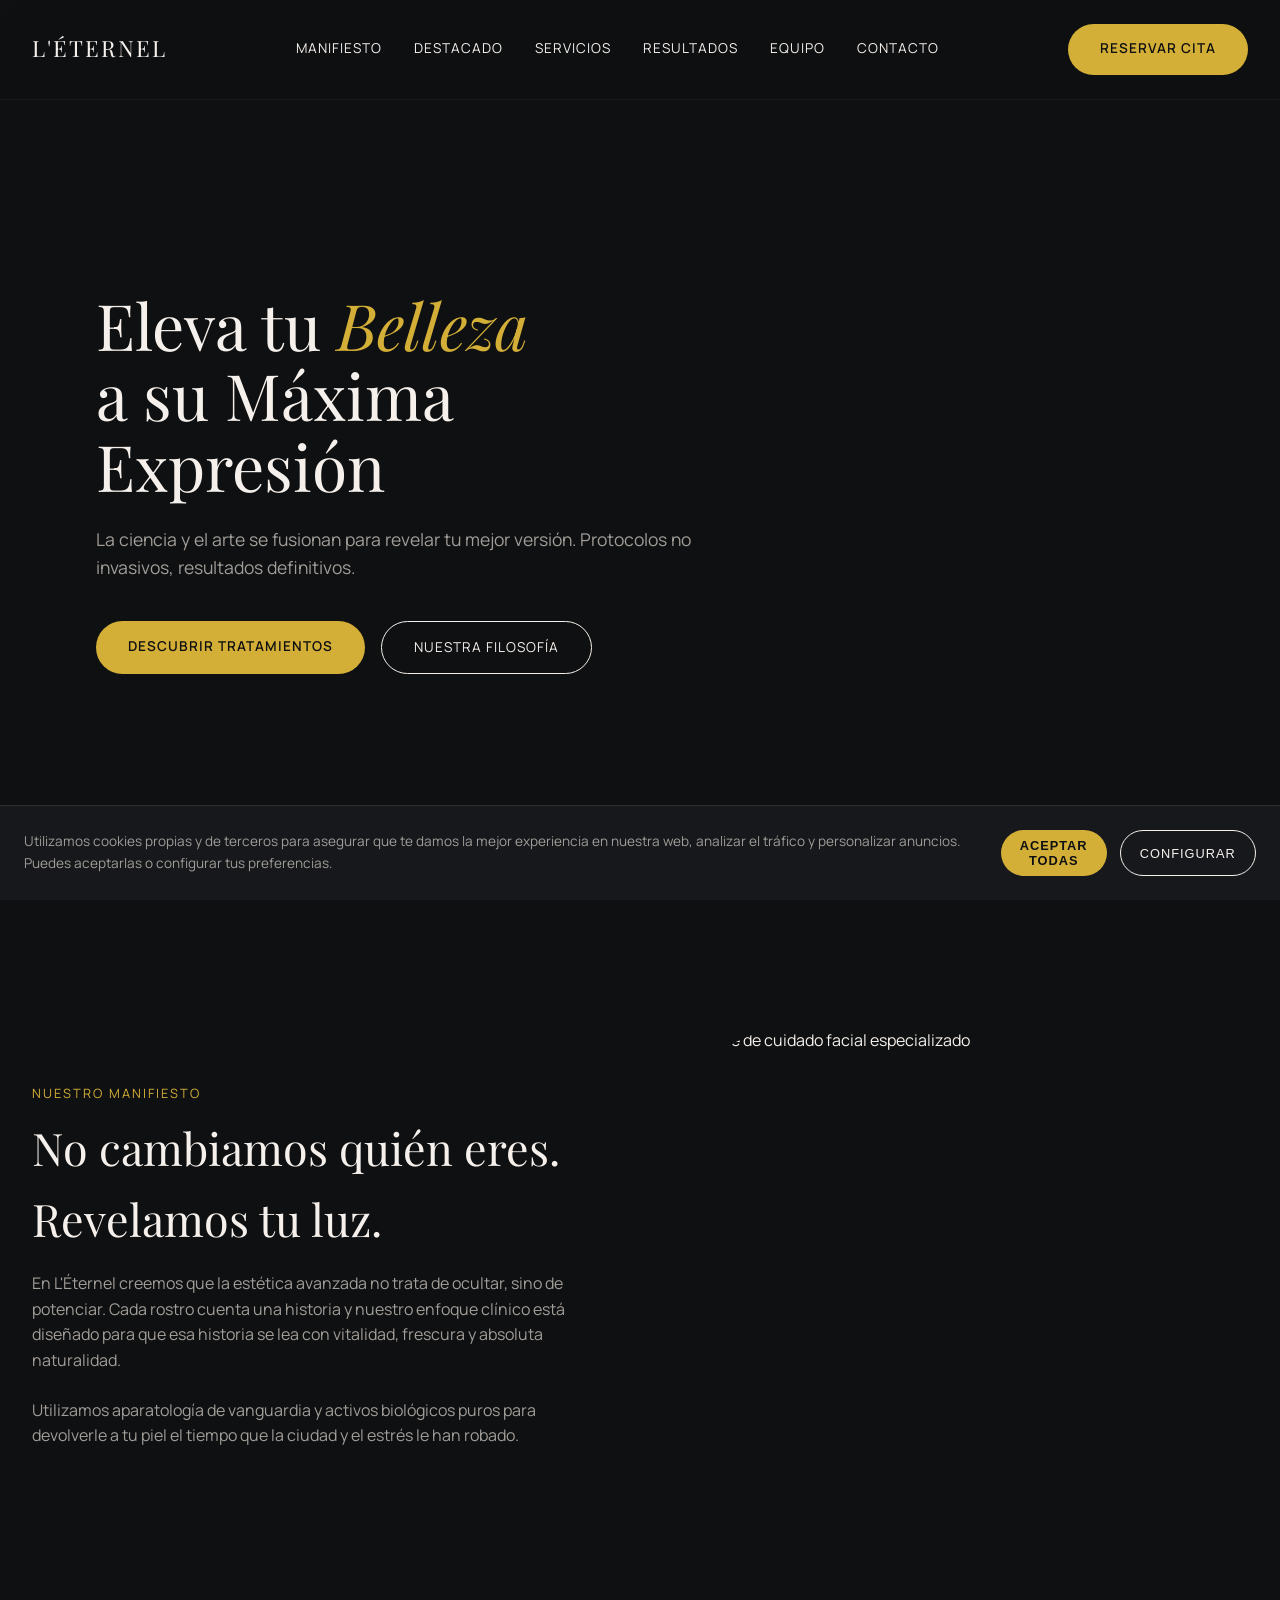
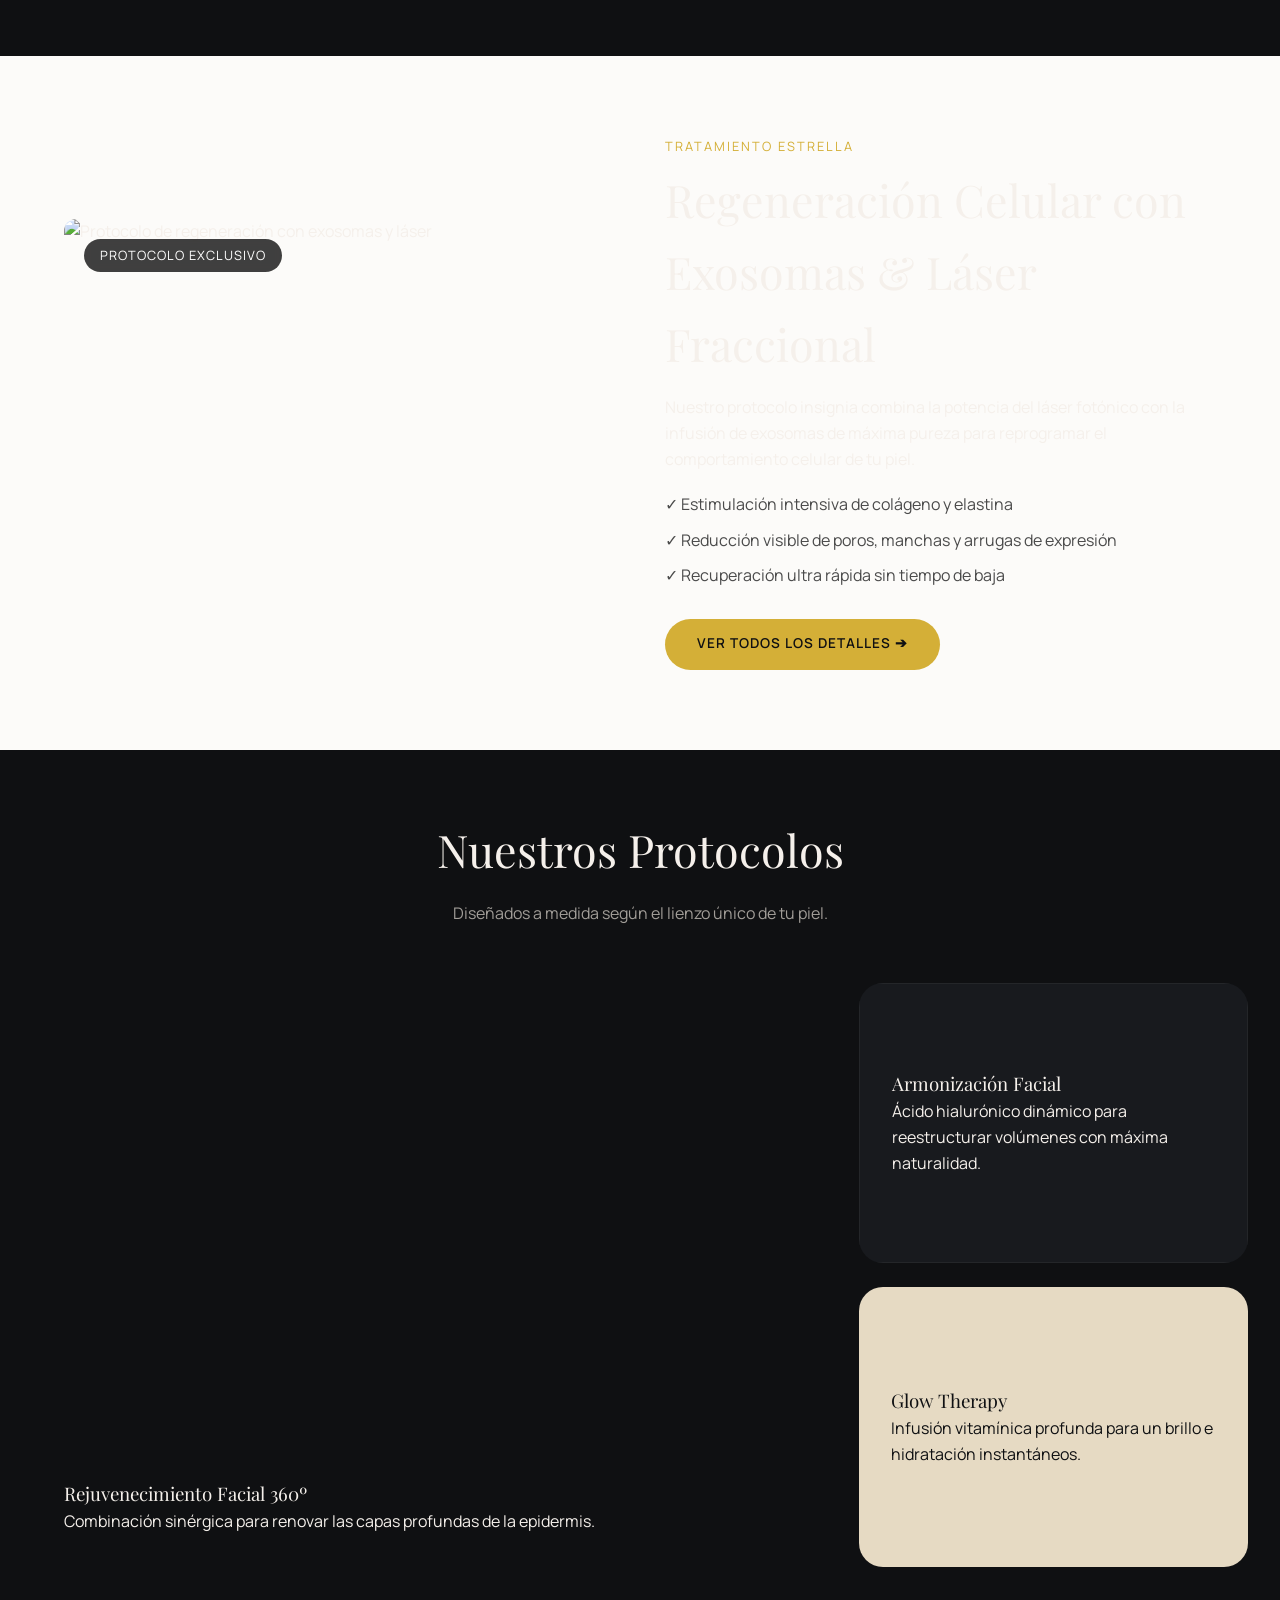
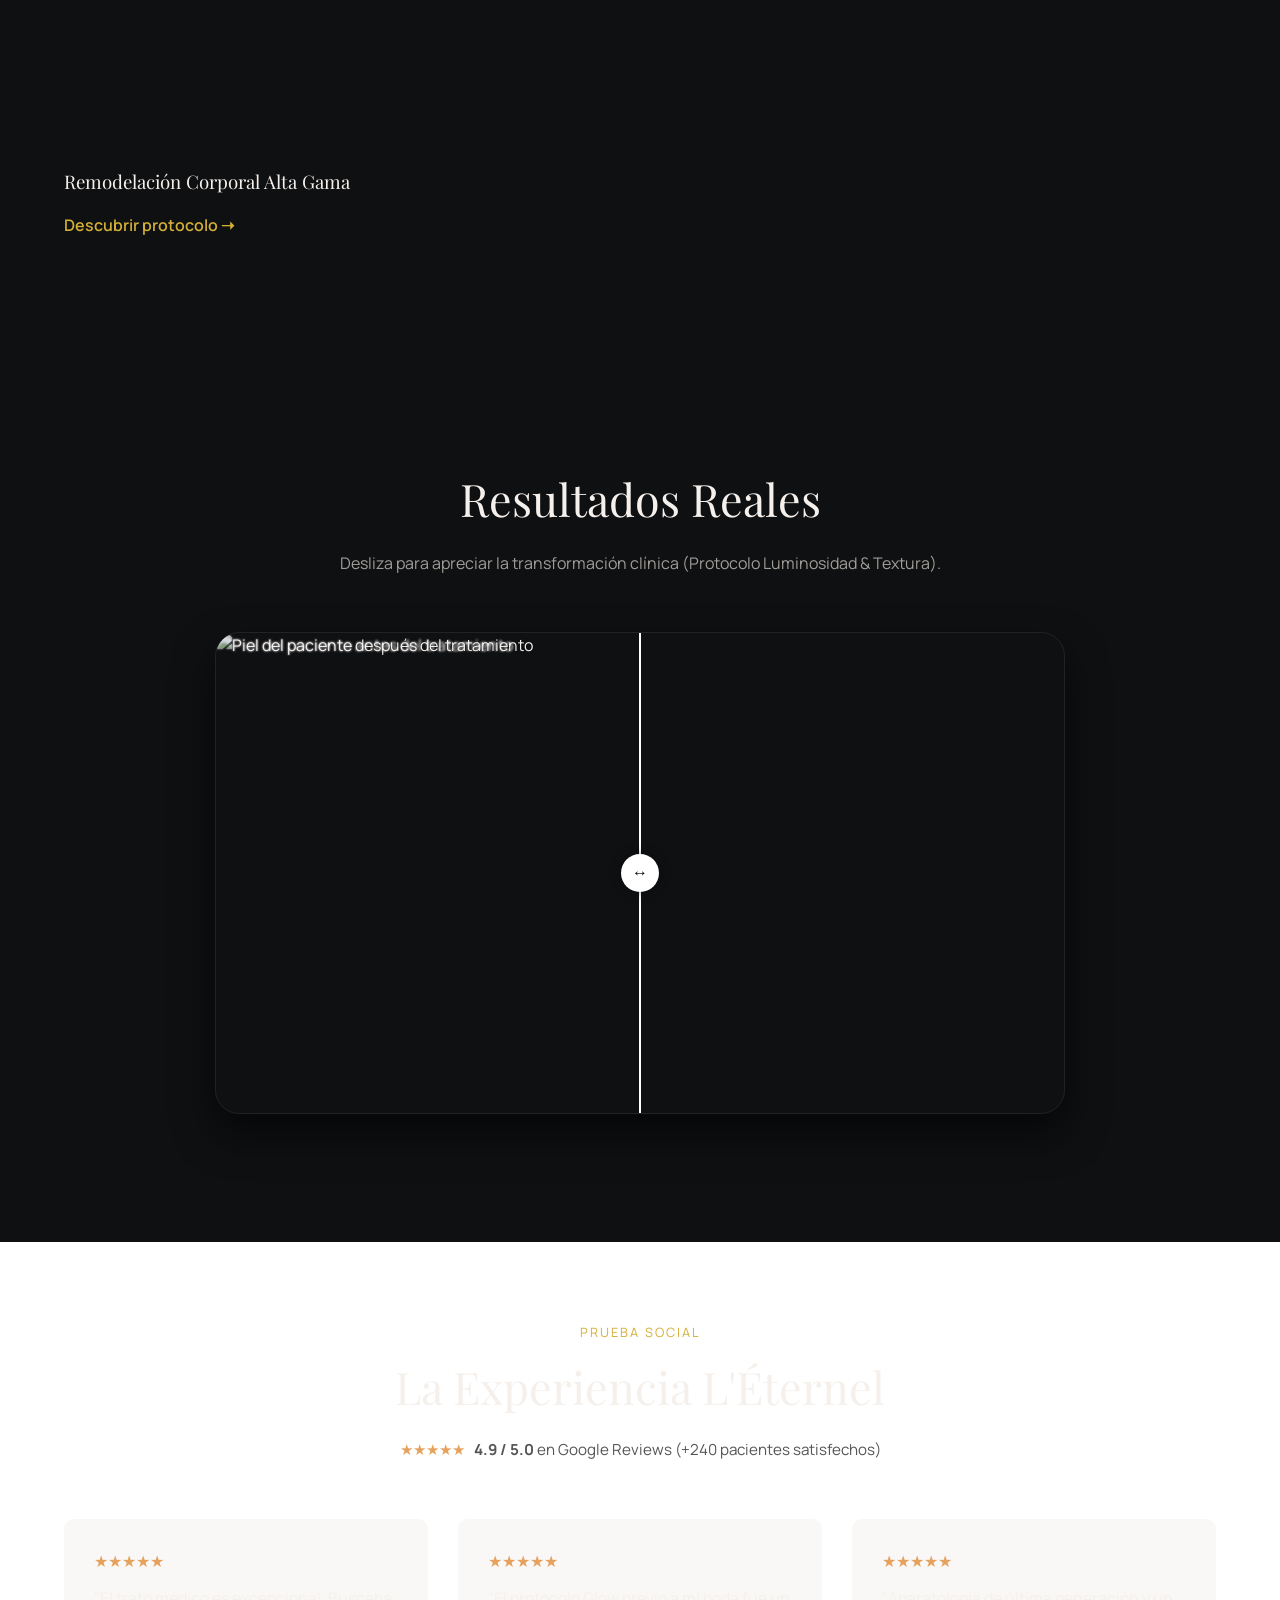
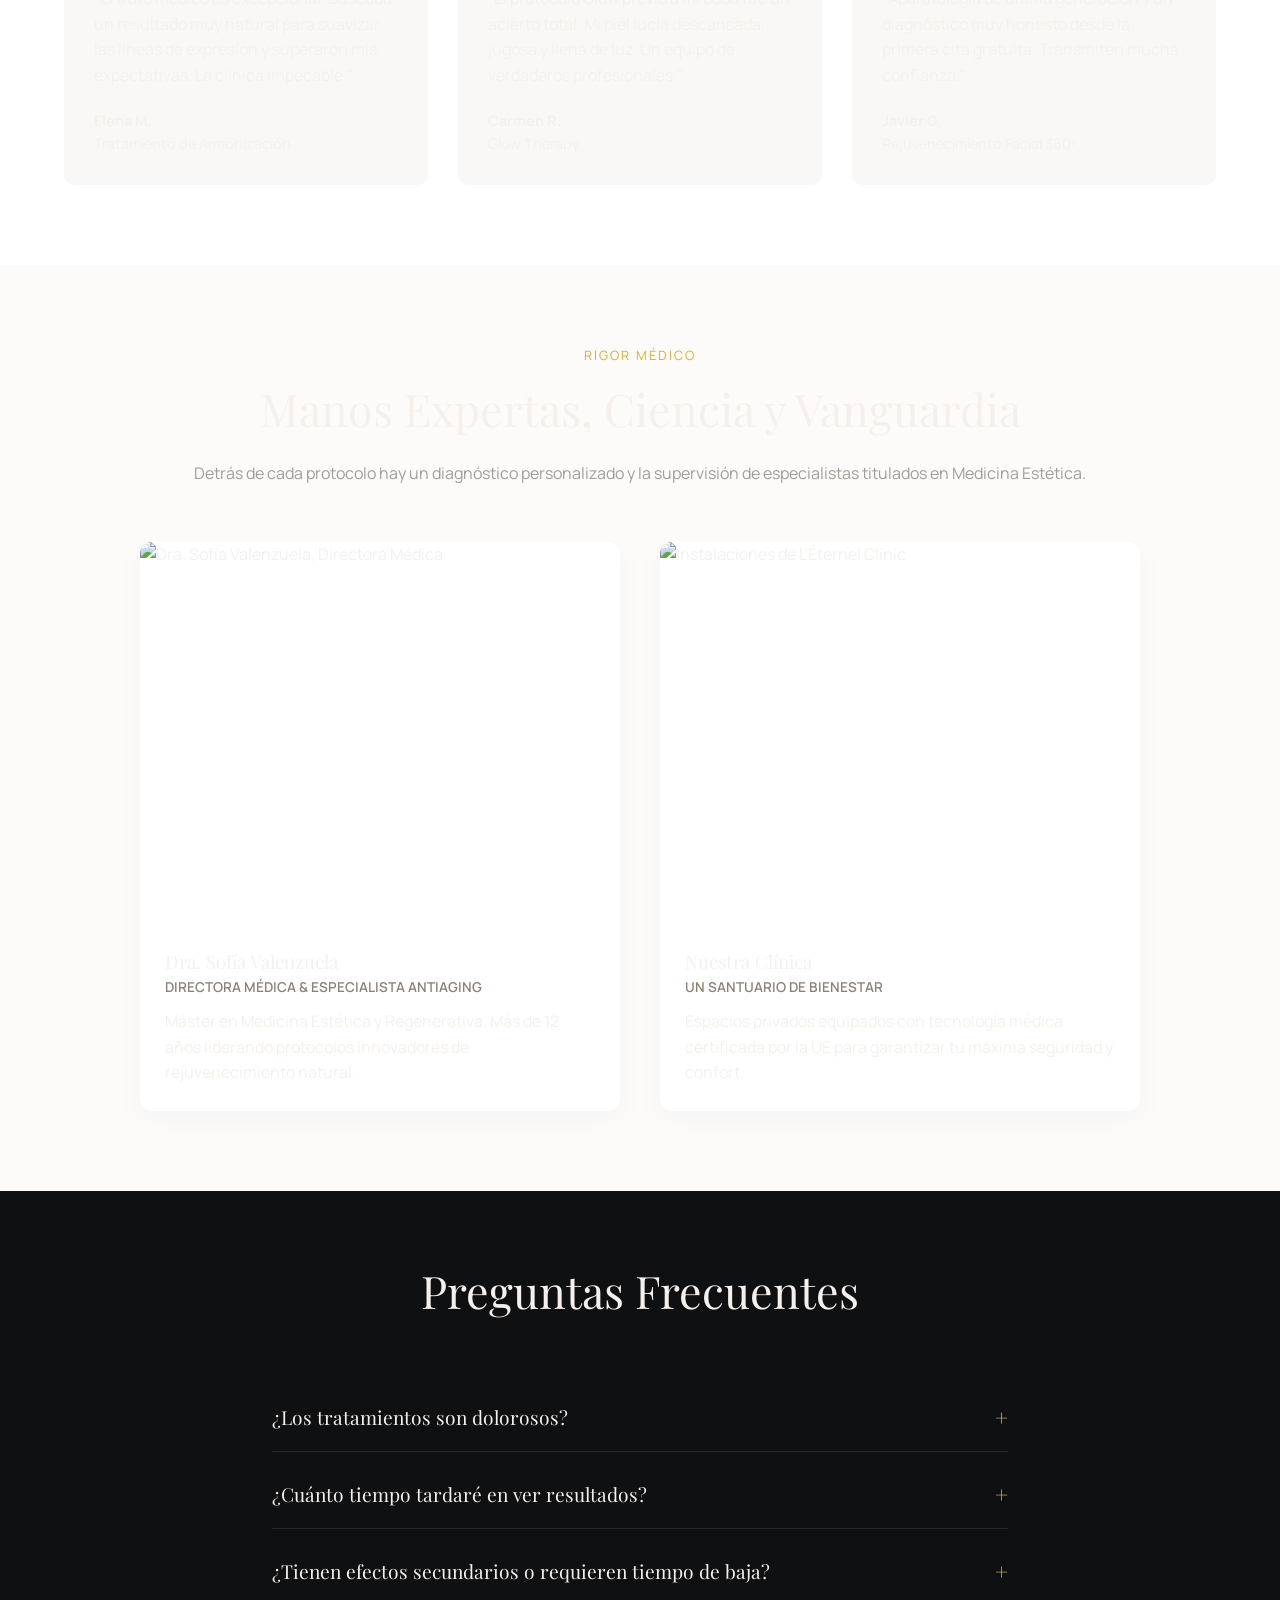
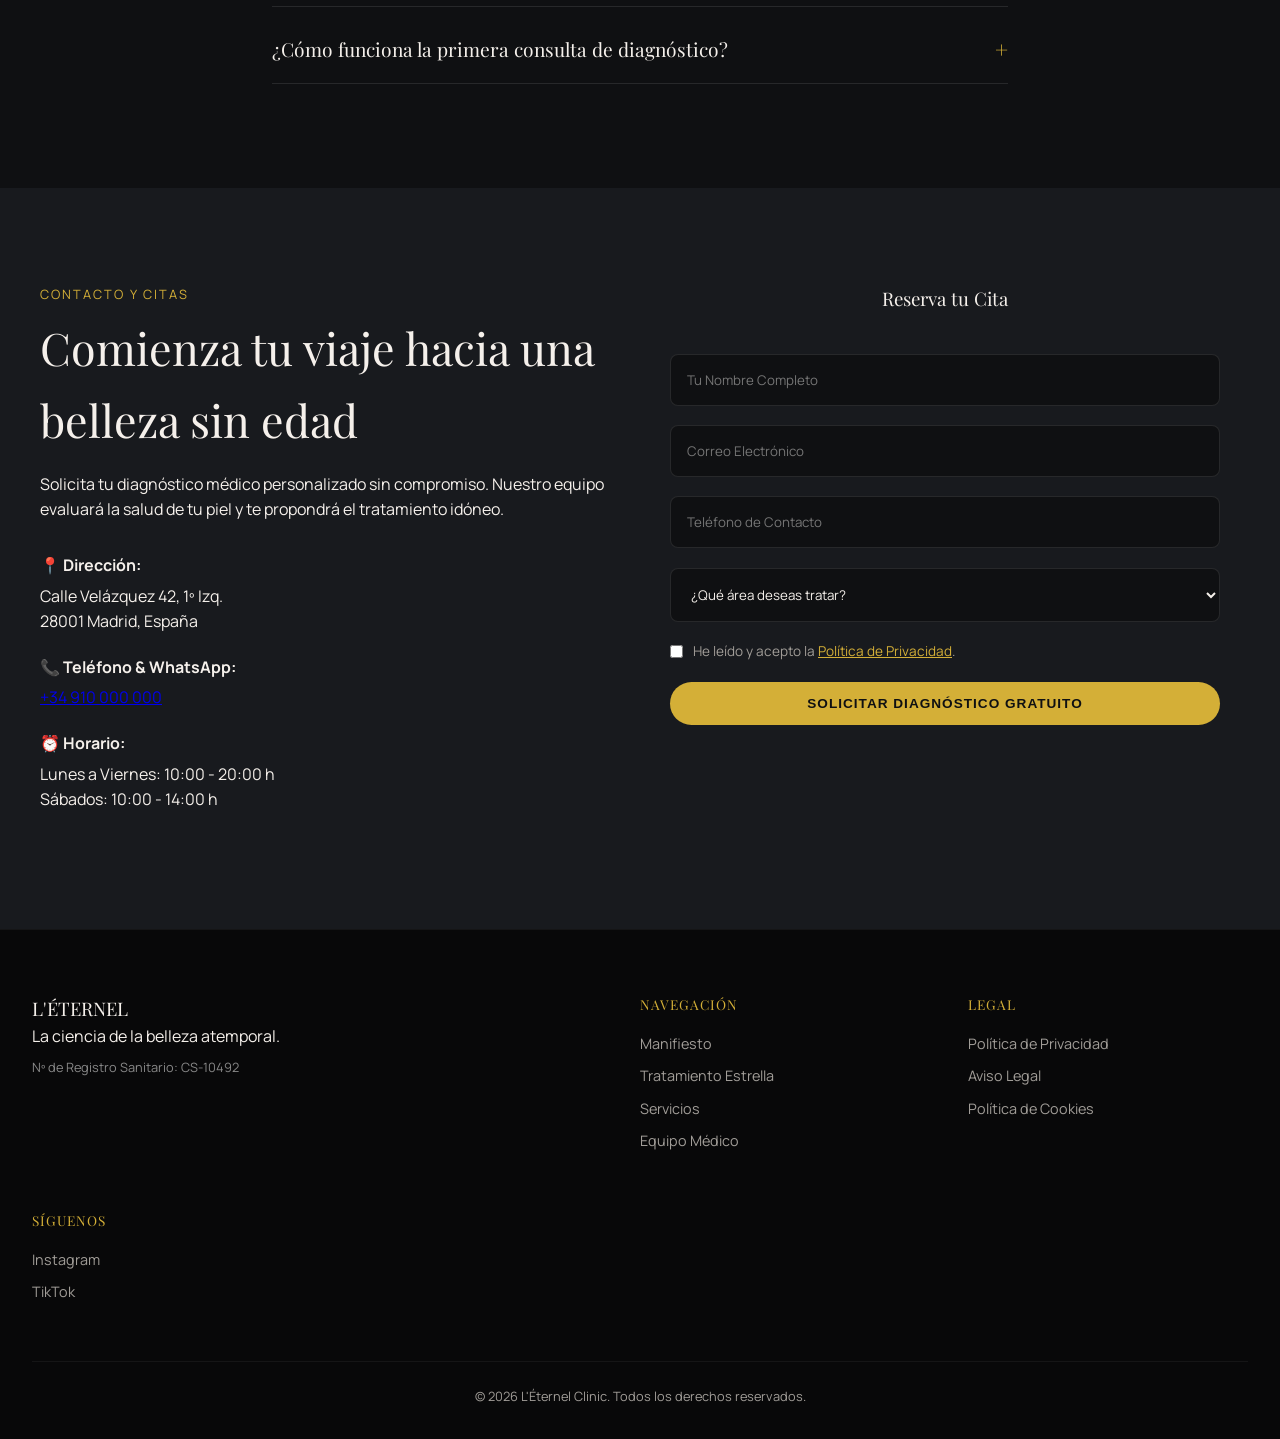
==== index.html @ 0277da75 "Add files via upload" ====
<!DOCTYPE html>
<html lang="es">
<head>
    <meta charset="UTF-8">
    <meta name="viewport" content="width=device-width, initial-scale=1.0">
    <title>L'Éternel Clinic | Estética Avanzada y Medicina Antiaging</title>
    
    <!-- SEO & Metadatos -->
    <meta name="description" content="L'Éternel Clinic es tu centro de estética avanzada y medicina antiaging. Tratamientos faciales y corporales no invasivos con tecnología de vanguardia y resultados naturales.">
    <meta name="robots" content="index, follow">
    <link rel="canonical" href="https://leternelclinic.com/">

    <!-- Open Graph / Redes Sociales -->
    <meta property="og:type" content="website">
    <meta property="og:title" content="L'Éternel Clinic | Estética Avanzada y Medicina Antiaging">
    <meta property="og:description" content="Elevamos tu belleza a su máxima expresión mediante la ciencia y el arte. Protocolos personalizados no invasivos.">
    <meta property="og:image" content="https://images.unsplash.com/photo-1616394584738-fc6e612e71b9?auto=format&fit=crop&w=1200&q=80">
    <meta property="og:url" content="https://leternelclinic.com/">

    <!-- Tipografía y Estilos -->
    <link rel="preconnect" href="https://fonts.googleapis.com">
    <link rel="preconnect" href="https://fonts.gstatic.com" crossorigin>
    <link href="https://fonts.googleapis.com/css2?family=Manrope:wght@300;400;600&family=Playfair+Display:ital,wght@0,400;0,600;1,400&display=swap" rel="stylesheet">
    <link rel="stylesheet" href="styles.css">
</head>
<body>

    <!-- Navegación Glassmorphism -->
    <nav class="navbar" id="navbar" aria-label="Navegación principal">
        <div class="nav-container">
            <a href="index.html" class="logo">L'ÉTERNEL</a>
            <div class="nav-links">
                <a href="#filosofia">Manifiesto</a>
                <a href="#tratamiento-estrella">Destacado</a>
                <a href="#servicios">Servicios</a>
                <a href="#resultados">Resultados</a>
                <a href="#equipo">Equipo</a>
                <a href="#contacto">Contacto</a>
            </div>
            <a href="#contacto" class="btn-primary nav-cta">Reservar Cita</a>
            <button class="hamburger" id="hamburger" aria-label="Abrir menú de navegación" aria-expanded="false">
                <span></span><span></span>
            </button>
        </div>
    </nav>

    <!-- Hero Section -->
    <header class="hero">
        <div class="hero-bg">
            <img src="https://images.unsplash.com/photo-1616394584738-fc6e612e71b9?auto=format&fit=crop&w=1920&q=80" 
                 alt="Tratamiento de piel radiante en L'Éternel Clinic" 
                 width="1920" height="1080"
                 loading="eager">
            <div class="hero-overlay"></div>
        </div>
        <div class="hero-content reveal slide-up">
            <h1>Eleva tu <em>Belleza</em><br>a su Máxima Expresión</h1>
            <p>La ciencia y el arte se fusionan para revelar tu mejor versión. Protocolos no invasivos, resultados definitivos.</p>
            <div class="hero-actions">
                <a href="#contacto" class="btn-primary">Descubrir Tratamientos</a>
                <a href="#filosofia" class="btn-secondary">Nuestra Filosofía</a>
            </div>
        </div>
    </header>

    <!-- Filosofía / Manifiesto Editorial -->
    <section id="filosofia" class="manifesto">
        <div class="manifesto-grid">
            <div class="manifesto-text reveal fade-in">
                <span class="eyebrow">Nuestro Manifiesto</span>
                <h2>No cambiamos quién eres.<br>Revelamos tu luz.</h2>
                <p>En L'Éternel creemos que la estética avanzada no trata de ocultar, sino de potenciar. Cada rostro cuenta una historia y nuestro enfoque clínico está diseñado para que esa historia se lea con vitalidad, frescura y absoluta naturalidad.</p>
                <p>Utilizamos aparatología de vanguardia y activos biológicos puros para devolverle a tu piel el tiempo que la ciudad y el estrés le han robado.</p>
            </div>
            <div class="manifesto-img reveal slide-up">
                <img src="https://images.unsplash.com/photo-1515377905703-c4788e51af15?auto=format&fit=crop&w=800&q=80" 
                     alt="Detalle de cuidado facial especializado" 
                     width="800" height="1000"
                     loading="lazy">
            </div>
        </div>
    </section>

    <!-- NUEVA SECCIÓN: Tratamiento Estrella Destacado -->
    <section id="tratamiento-estrella" class="featured-treatment">
        <div class="featured-container reveal fade-in">
            <div class="featured-image">
                <img src="https://images.unsplash.com/photo-1570172619644-dfd03ed5d881?auto=format&fit=crop&w=1000&q=80" 
                     alt="Protocolo de regeneración con exosomas y láser" 
                     width="1000" height="667" 
                     loading="lazy">
                <span class="badge-featured">Protocolo Exclusivo</span>
            </div>
            <div class="featured-details">
                <span class="eyebrow">Tratamiento Estrella</span>
                <h2>Regeneración Celular con Exosomas & Láser Fraccional</h2>
                <p>Nuestro protocolo insignia combina la potencia del láser fotónico con la infusión de exosomas de máxima pureza para reprogramar el comportamiento celular de tu piel.</p>
                <ul class="featured-benefits">
                    <li>✓ Estimulación intensiva de colágeno y elastina</li>
                    <li>✓ Reducción visible de poros, manchas y arrugas de expresión</li>
                    <li>✓ Recuperación ultra rápida sin tiempo de baja</li>
                </ul>
                <a href="service.html" class="btn-primary">Ver todos los detalles ➔</a>
            </div>
        </div>
    </section>

    <!-- Servicios: Bento Grid -->
    <section id="servicios" class="services">
        <div class="section-header reveal fade-in">
            <h2>Nuestros Protocolos</h2>
            <p>Diseñados a medida según el lienzo único de tu piel.</p>
        </div>
        <div class="bento-grid">
            <div class="bento-item large reveal fade-in" style="background-image: url('https://images.unsplash.com/photo-1512290900673-70020f918f1a?auto=format&fit=crop&w=800&q=80');">
                <div class="bento-content">
                    <h3>Rejuvenecimiento Facial 360º</h3>
                    <p>Combinación sinérgica para renovar las capas profundas de la epidermis.</p>
                </div>
            </div>
            <div class="bento-item reveal fade-in delay-1">
                <div class="bento-content dark-card">
                    <h3>Armonización Facial</h3>
                    <p>Ácido hialurónico dinámico para reestructurar volúmenes con máxima naturalidad.</p>
                </div>
            </div>
            <div class="bento-item reveal fade-in delay-2">
                <div class="bento-content nude-card">
                    <h3>Glow Therapy</h3>
                    <p>Infusión vitamínica profunda para un brillo e hidratación instantáneos.</p>
                </div>
            </div>
            <div class="bento-item wide reveal fade-in">
                <div class="bento-content image-card" style="background-image: url('https://images.unsplash.com/photo-1629909613654-28e377c37b09?auto=format&fit=crop&w=1200&q=80');">
                    <h3>Remodelación Corporal Alta Gama</h3>
                    <a href="service.html" class="link-arrow">Descubrir protocolo ➝</a>
                </div>
            </div>
        </div>
    </section>

    <!-- Galería Antes y Después (Interactive JS) -->
    <section id="resultados" class="results">
        <div class="section-header reveal fade-in">
            <h2>Resultados Reales</h2>
            <p>Desliza para apreciar la transformación clínica (Protocolo Luminosidad & Textura).</p>
        </div>
        <div class="compare-wrapper reveal slide-up">
            <div class="compare-container" id="compare-container">
                <!-- Imagen Después (Fondo) -->
                <img src="https://images.unsplash.com/photo-1522337660859-02fbefca4702?auto=format&fit=crop&w=1000&q=80" 
                     alt="Piel del paciente después del tratamiento" 
                     class="img-after" 
                     width="1000" height="667" 
                     loading="lazy">
                <!-- Imagen Antes (Superpuesta con clip-path) -->
                <img src="https://images.unsplash.com/photo-1522337360788-8b13dee7a37e?auto=format&fit=crop&w=1000&q=80" 
                     alt="Piel del paciente antes del tratamiento" 
                     class="img-before" 
                     style="filter: grayscale(80%) blur(1px);" 
                     width="1000" height="667" 
                     loading="lazy">
                <!-- Control deslizante accesible -->
                <input type="range" min="0" max="100" value="50" class="slider" id="compare-slider" aria-label="Deslizador para comparar el estado antes y después del tratamiento">
                <div class="slider-line" aria-hidden="true">
                    <div class="slider-button">↔</div>
                </div>
            </div>
        </div>
    </section>

    <!-- NUEVA SECCIÓN: Testimonios y Prueba Social -->
    <section id="testimonios" class="testimonials">
        <div class="section-header reveal fade-in">
            <span class="eyebrow">Prueba Social</span>
            <h2>La Experiencia L'Éternel</h2>
            <div class="google-rating">
                <span class="stars">★★★★★</span>
                <span><strong>4.9 / 5.0</strong> en Google Reviews (+240 pacientes satisfechos)</span>
            </div>
        </div>
        <div class="testimonials-grid reveal slide-up">
            <div class="testimonial-card">
                <div class="quote-stars">★★★★★</div>
                <p>"El trato médico es excepcional. Buscaba un resultado muy natural para suavizar las líneas de expresión y superaron mis expectativas. La clínica impecable."</p>
                <div class="author-info">
                    <strong>Elena M.</strong>
                    <span>Tratamiento de Armonización</span>
                </div>
            </div>
            <div class="testimonial-card">
                <div class="quote-stars">★★★★★</div>
                <p>"El protocolo Glow previo a mi boda fue un acierto total. Mi piel lucía descansada, jugosa y llena de luz. Un equipo de verdaderos profesionales."</p>
                <div class="author-info">
                    <strong>Carmen R.</strong>
                    <span>Glow Therapy</span>
                </div>
            </div>
            <div class="testimonial-card">
                <div class="quote-stars">★★★★★</div>
                <p>"Aparatología de última generación y un diagnóstico muy honesto desde la primera cita gratuita. Transmiten mucha confianza."</p>
                <div class="author-info">
                    <strong>Javier G.</strong>
                    <span>Rejuvenecimiento Facial 360º</span>
                </div>
            </div>
        </div>
    </section>

    <!-- NUEVA SECCIÓN: Equipo Médico e Instalaciones -->
    <section id="equipo" class="team-section">
        <div class="section-header reveal fade-in">
            <span class="eyebrow">Rigor Médico</span>
            <h2>Manos Expertas, Ciencia y Vanguardia</h2>
            <p>Detrás de cada protocolo hay un diagnóstico personalizado y la supervisión de especialistas titulados en Medicina Estética.</p>
        </div>
        <div class="team-grid reveal slide-up">
            <div class="team-card">
                <div class="team-img">
                    <img src="https://images.unsplash.com/photo-1559839734-2b71ea197ec2?auto=format&fit=crop&w=600&q=80" 
                         alt="Dra. Sofía Valenzuela, Directora Médica" 
                         width="600" height="750" 
                         loading="lazy">
                </div>
                <div class="team-info">
                    <h3>Dra. Sofía Valenzuela</h3>
                    <span class="role">Directora Médica & Especialista Antiaging</span>
                    <p>Máster en Medicina Estética y Regenerativa. Más de 12 años liderando protocolos innovadores de rejuvenecimiento natural.</p>
                </div>
            </div>
            <div class="team-card">
                <div class="team-img">
                    <img src="https://images.unsplash.com/photo-1629909615184-74f495363b67?auto=format&fit=crop&w=600&q=80" 
                         alt="Instalaciones de L'Éternel Clinic" 
                         width="600" height="750" 
                         loading="lazy">
                </div>
                <div class="team-info">
                    <h3>Nuestra Clínica</h3>
                    <span class="role">Un Santuario de Bienestar</span>
                    <p>Espacios privados equipados con tecnología médica certificada por la UE para garantizar tu máxima seguridad y confort.</p>
                </div>
            </div>
        </div>
    </section>

    <!-- FAQ Acordeón -->
    <section id="faq" class="faq-section">
        <div class="section-header reveal fade-in">
            <h2>Preguntas Frecuentes</h2>
        </div>
        <div class="faq-container reveal slide-up">
            <div class="faq-item">
                <button class="faq-question" aria-expanded="false">¿Los tratamientos son dolorosos?</button>
                <div class="faq-answer"><p>No. Utilizamos anestesia tópica de alta penetración y tecnología de enfriamiento epidérmico para asegurar una experiencia completamente confortable.</p></div>
            </div>
            <div class="faq-item">
                <button class="faq-question" aria-expanded="false">¿Cuánto tiempo tardaré en ver resultados?</button>
                <div class="faq-answer"><p>Depende del protocolo. Las terapias de hidratación ("Glow") muestran resultados inmediatos. Los tratamientos estimuladores de colágeno alcanzan su pico entre la semana 3 y 4.</p></div>
            </div>
            <div class="faq-item">
                <button class="faq-question" aria-expanded="false">¿Tienen efectos secundarios o requieren tiempo de baja?</button>
                <div class="faq-answer"><p>Nuestros procedimientos son mínimamente invasivos. Puedes experimentar un leve enrojecimiento pasajero que desaparece en pocas horas, permitiéndote retomar tu rutina diaria inmediatamente.</p></div>
            </div>
            <div class="faq-item">
                <button class="faq-question" aria-expanded="false">¿Cómo funciona la primera consulta de diagnóstico?</button>
                <div class="faq-answer"><p>Realizamos un diagnóstico dermoestético digital completo sin coste para evaluar el estado profundo de tu piel y diseñar un plan personalizado ajustado a tus necesidades.</p></div>
            </div>
        </div>
    </section>

    <!-- Formulario de Contacto y Ubicación -->
    <section id="contacto" class="contact">
        <div class="contact-grid reveal fade-in">
            <div class="contact-info">
                <span class="eyebrow">Contacto y Citas</span>
                <h2>Comienza tu viaje hacia una belleza sin edad</h2>
                <p>Solicita tu diagnóstico médico personalizado sin compromiso. Nuestro equipo evaluará la salud de tu piel y te propondrá el tratamiento idóneo.</p>
                
                <div class="info-details">
                    <div class="info-item">
                        <strong>📍 Dirección:</strong>
                        <p>Calle Velázquez 42, 1º Izq.<br>28001 Madrid, España</p>
                    </div>
                    <div class="info-item">
                        <strong>📞 Teléfono & WhatsApp:</strong>
                        <p><a href="tel:+34910000000">+34 910 000 000</a></p>
                    </div>
                    <div class="info-item">
                        <strong>⏰ Horario:</strong>
                        <p>Lunes a Viernes: 10:00 - 20:00 h<br>Sábados: 10:00 - 14:00 h</p>
                    </div>
                </div>
            </div>

            <div class="contact-box">
                <h3>Reserva tu Cita</h3>
                <form action="#" method="POST" class="contact-form">
                    <div class="form-group">
                        <label for="name" class="visually-hidden">Nombre completo</label>
                        <input type="text" id="name" name="name" placeholder="Tu Nombre Completo" required autocomplete="name">
                    </div>
                    <div class="form-group">
                        <label for="email" class="visually-hidden">Correo electrónico</label>
                        <input type="email" id="email" name="email" placeholder="Correo Electrónico" required autocomplete="email">
                    </div>
                    <div class="form-group">
                        <label for="phone" class="visually-hidden">Teléfono</label>
                        <input type="tel" id="phone" name="phone" placeholder="Teléfono de Contacto" autocomplete="tel">
                    </div>
                    <div class="form-group">
                        <label for="service" class="visually-hidden">Tratamiento de interés</label>
                        <select id="service" name="service" required>
                            <option value="" disabled selected>¿Qué área deseas tratar?</option>
                            <option value="estrella">Tratamiento Estrella (Exosomas + Láser)</option>
                            <option value="facial">Rejuvenecimiento Facial 360º</option>
                            <option value="armonizacion">Armonización Facial</option>
                            <option value="glow">Glow Therapy</option>
                            <option value="corporal">Remodelación Corporal</option>
                        </select>
                    </div>
                    <div class="form-group checkbox-group">
                        <input type="checkbox" id="rgpd" name="rgpd" required>
                        <label for="rgpd">He leído y acepto la <a href="privacy.html" target="_blank" rel="noopener">Política de Privacidad</a>.</label>
                    </div>
                    <button type="submit" class="btn-primary full-width">Solicitar Diagnóstico Gratuito</button>
                </form>
            </div>
        </div>
    </section>

    <!-- Footer Legal -->
    <footer class="footer">
        <div class="footer-grid">
            <div class="footer-brand">
                <h3>L'ÉTERNEL</h3>
                <p>La ciencia de la belleza atemporal.</p>
                <p class="sanitary-code">Nº de Registro Sanitario: CS-10492</p>
            </div>
            <div class="footer-links">
                <h4>Navegación</h4>
                <a href="#filosofia">Manifiesto</a>
                <a href="#tratamiento-estrella">Tratamiento Estrella</a>
                <a href="#servicios">Servicios</a>
                <a href="#equipo">Equipo Médico</a>
            </div>
            <div class="footer-links">
                <h4>Legal</h4>
                <a href="privacy.html">Política de Privacidad</a>
                <a href="privacy.html">Aviso Legal</a>
                <a href="privacy.html">Política de Cookies</a>
            </div>
            <div class="footer-social">
                <h4>Síguenos</h4>
                <a href="https://instagram.com" target="_blank" rel="noopener" aria-label="Síguenos en Instagram">Instagram</a>
                <a href="https://tiktok.com" target="_blank" rel="noopener" aria-label="Síguenos en TikTok">TikTok</a>
            </div>
        </div>
        <div class="footer-bottom">
            <p>&copy; 2026 L'Éternel Clinic. Todos los derechos reservados.</p>
        </div>
    </footer>

    <!-- Banner de Cookies Accesible -->
    <div class="cookie-banner" id="cookie-banner" role="dialog" aria-live="polite" aria-label="Aviso de cookies">
        <div class="cookie-content">
            <p>Utilizamos cookies propias y de terceros para asegurar que te damos la mejor experiencia en nuestra web, analizar el tráfico y personalizar anuncios. Puedes aceptarlas o configurar tus preferencias.</p>
            <div class="cookie-buttons">
                <button id="accept-cookies" class="btn-primary small">Aceptar Todas</button>
                <button id="config-cookies" class="btn-secondary small">Configurar</button>
            </div>
        </div>
    </div>

    <script src="script.js"></script>
</body>
</html>
---- styles.css ----
/* =========================================
   1. RESET GLOBAL Y BLINDAJE DE IMÁGENES
========================================= */
:root {
    --bg-dark: #0f1012;
    --bg-card: #181a1e;
    --text-main: #f5f0eb;
    --text-muted: #a19d98;
    --accent-gold: #d4af37;
    --accent-gold-hover: #e8c351;
    --nude: #e6dac3;
    
    --font-heading: 'Playfair Display', Georgia, serif;
    --font-body: 'Manrope', sans-serif;
    
    --transition: all 0.4s cubic-bezier(0.25, 1, 0.5, 1);
    --radius-lg: 24px;
    --radius-sm: 8px;
}

*, *::before, *::after {
    margin: 0;
    padding: 0;
    box-sizing: border-box;
}

/* Evita que cualquier imagen desborde su contenedor */
img {
    max-width: 100%;
    height: auto;
    display: block;
    object-fit: cover;
}

html {
    scroll-behavior: smooth;
    background-color: var(--bg-dark);
}

body {
    background-color: var(--bg-dark);
    color: var(--text-main);
    font-family: var(--font-body);
    line-height: 1.6;
    overflow-x: hidden;
    width: 100%;
}

/* =========================================
   2. TIPOGRAFÍA Y BOTONES
========================================= */
h1, h2, h3, h4 {
    font-family: var(--font-heading);
    font-weight: 400;
}

h1 { font-size: clamp(2.5rem, 5vw, 5rem); line-height: 1.1; }
h2 { font-size: clamp(2rem, 3.5vw, 3rem); margin-bottom: 1rem; }
em { font-style: italic; color: var(--accent-gold); }

/* Animaciones Reveal */
.reveal {
    opacity: 0;
    transition: var(--transition);
    transition-duration: 0.8s;
}
.reveal.active {
    opacity: 1;
    transform: translateY(0) !important;
}
.slide-up { transform: translateY(40px); }
.fade-in { transform: translateY(0); }
.delay-1 { transition-delay: 0.2s; }
.delay-2 { transition-delay: 0.4s; }

/* Botones */
.btn-primary, .btn-secondary {
    display: inline-block;
    padding: 0.9rem 2rem;
    border-radius: 50px;
    font-size: 0.85rem;
    text-transform: uppercase;
    letter-spacing: 1px;
    text-decoration: none;
    transition: var(--transition);
    cursor: pointer;
    border: none;
    text-align: center;
}
.btn-primary {
    background-color: var(--accent-gold);
    color: var(--bg-dark);
    font-weight: 600;
}
.btn-primary:hover {
    background-color: var(--accent-gold-hover);
    transform: translateY(-3px);
    box-shadow: 0 10px 20px rgba(212, 175, 55, 0.25);
}
.btn-secondary {
    background-color: transparent;
    color: var(--text-main);
    border: 1px solid var(--text-main);
}
.btn-secondary:hover {
    background-color: var(--text-main);
    color: var(--bg-dark);
}

/* =========================================
   3. NAVEGACIÓN
========================================= */
.navbar {
    position: fixed;
    top: 0; 
    left: 0;
    width: 100%;
    z-index: 1000;
    padding: 1.5rem 0;
    transition: var(--transition);
    background: rgba(15, 16, 18, 0.85);
    backdrop-filter: blur(12px);
    -webkit-backdrop-filter: blur(12px);
    border-bottom: 1px solid rgba(255,255,255,0.05);
}
.nav-container {
    max-width: 1300px;
    margin: 0 auto;
    padding: 0 2rem;
    display: flex;
    justify-content: space-between;
    align-items: center;
}
.logo {
    font-family: var(--font-heading);
    font-size: 1.4rem;
    color: var(--text-main);
    text-decoration: none;
    letter-spacing: 2px;
}
.nav-links { display: flex; gap: 2rem; align-items: center; }
.nav-links a {
    color: var(--text-main);
    text-decoration: none;
    font-size: 0.85rem;
    text-transform: uppercase;
    letter-spacing: 1px;
    transition: var(--transition);
}
.nav-links a:hover { color: var(--accent-gold); }

.hamburger {
    display: none;
    background: none; 
    border: none;
    cursor: pointer;
    width: 30px; 
    height: 20px;
    position: relative;
    z-index: 1001;
}
.hamburger span {
    display: block; width: 100%; height: 2px;
    background: var(--text-main);
    position: absolute; left: 0;
    transition: var(--transition);
}
.hamburger span:nth-child(1) { top: 0; }
.hamburger span:nth-child(2) { bottom: 0; }

/* =========================================
   4. HERO SECTION
========================================= */
.hero {
    min-height: 100vh;
    display: flex; 
    align-items: center;
    position: relative;
    padding: 8rem 2rem 4rem;
    overflow: hidden;
}
.hero-bg {
    position: absolute;
    top: 0; left: 0; 
    width: 100%; height: 100%;
    z-index: 1;
}
.hero-bg img {
    width: 100%; height: 100%;
    object-fit: cover;
}
.hero-overlay {
    position: absolute; 
    top: 0; left: 0; 
    width: 100%; height: 100%;
    background: linear-gradient(90deg, rgba(15,16,18,0.95) 30%, rgba(15,16,18,0.4) 100%);
    z-index: 2;
}
.hero-content {
    position: relative;
    z-index: 3;
    max-width: 650px;
    margin-left: clamp(1rem, 5vw, 4rem);
}
.hero-content p {
    font-size: 1.1rem;
    color: var(--text-muted);
    margin: 1.5rem 0 2.5rem;
}
.hero-actions { display: flex; gap: 1rem; flex-wrap: wrap; }

/* =========================================
   5. MANIFIESTO
========================================= */
.manifesto { 
    padding: 8rem 2rem; 
    max-width: 1300px; 
    margin: 0 auto; 
}
.manifesto-grid {
    display: grid; 
    grid-template-columns: 1fr 1fr; 
    gap: 4rem; 
    align-items: center;
}
.eyebrow {
    color: var(--accent-gold);
    text-transform: uppercase; 
    letter-spacing: 2px; 
    font-size: 0.8rem;
    display: block;
    margin-bottom: 0.5rem;
}
.manifesto-text p {
    color: var(--text-muted); 
    margin-bottom: 1.5rem; 
    font-size: 1rem;
}
.manifesto-img {
    width: 100%;
    height: 100%;
    max-height: 500px;
    border-radius: var(--radius-lg);
    border-top-left-radius: 120px;
    overflow: hidden;
}
.manifesto-img img {
    width: 100%;
    height: 100%;
    object-fit: cover;
}

/* =========================================
   6. BENTO GRID (SERVICIOS)
========================================= */
.services { 
    padding: 4rem 2rem 8rem; 
    max-width: 1300px; 
    margin: 0 auto; 
}
.section-header { text-align: center; margin-bottom: 3.5rem; }
.section-header p { color: var(--text-muted); }

.bento-grid {
    display: grid;
    grid-template-columns: repeat(3, 1fr);
    grid-auto-rows: 280px;
    gap: 1.5rem;
}
.bento-item {
    border-radius: var(--radius-lg);
    overflow: hidden;
    position: relative;
    background-size: cover;
    background-position: center;
    background-repeat: no-repeat;
    transition: var(--transition);
}
.bento-item:hover { transform: translateY(-4px); }
.bento-item.large { grid-column: span 2; grid-row: span 2; }
.bento-item.wide { grid-column: span 2; }

.bento-content {
    width: 100%;
    height: 100%; 
    padding: 2rem;
    display: flex; 
    flex-direction: column; 
    justify-content: flex-end;
    background: linear-gradient(to top, rgba(15,16,18,0.95) 10%, rgba(15,16,18,0.2) 100%);
}
.dark-card { 
    background: var(--bg-card); 
    justify-content: center; 
    border: 1px solid rgba(255,255,255,0.05);
}
.nude-card { 
    background: var(--nude); 
    color: var(--bg-dark); 
    justify-content: center; 
}
.nude-card h3, .nude-card p { color: var(--bg-dark); }
.link-arrow {
    color: var(--accent-gold);
    text-decoration: none;
    margin-top: 1rem;
    font-weight: 600;
}

/* =========================================
   7. RESULTADOS (SLIDER ANTES / DESPUÉS)
========================================= */
.results { padding: 4rem 2rem 8rem; }
.compare-wrapper {
    max-width: 850px; 
    margin: 0 auto;
    border-radius: var(--radius-lg); 
    overflow: hidden;
    box-shadow: 0 20px 40px rgba(0,0,0,0.6);
    border: 1px solid rgba(255,255,255,0.08);
}
.compare-container {
    position: relative; 
    width: 100%;
    height: 480px; /* Altura fija para estabilizar el contenedor */
    --pos: 50%;
}
.compare-container img {
    position: absolute; 
    top: 0; left: 0;
    width: 100%; 
    height: 100%; 
    object-fit: cover;
    pointer-events: none;
}
.img-before {
    clip-path: polygon(0 0, var(--pos) 0, var(--pos) 100%, 0 100%);
    z-index: 2;
}
.img-after {
    z-index: 1;
}
.slider {
    position: absolute; 
    top: 0; left: 0; 
    width: 100%; height: 100%;
    opacity: 0; 
    cursor: ew-resize; 
    z-index: 10;
}
.slider-line {
    position: absolute; 
    top: 0; bottom: 0;
    left: var(--pos); 
    transform: translateX(-50%);
    width: 2px; 
    background: #ffffff; 
    pointer-events: none; 
    z-index: 5;
}
.slider-button {
    position: absolute; 
    top: 50%; left: 50%; 
    transform: translate(-50%, -50%);
    width: 38px; height: 38px; 
    border-radius: 50%; 
    background: #ffffff;
    color: var(--bg-dark); 
    display: flex; 
    align-items: center; 
    justify-content: center;
    font-size: 1rem; 
    font-weight: bold;
    box-shadow: 0 0 12px rgba(0,0,0,0.4);
}

/* =========================================
   8. FAQ & CONTACTO
========================================= */
.faq-section { padding: 4rem 2rem 6rem; max-width: 800px; margin: 0 auto; }
.faq-item {
    border-bottom: 1px solid rgba(255,255,255,0.1);
    margin-bottom: 0.5rem;
}
.faq-question {
    width: 100%; background: none; border: none; color: var(--text-main);
    font-family: var(--font-heading); font-size: 1.2rem; text-align: left;
    padding: 1.2rem 0; cursor: pointer; display: flex; justify-content: space-between;
    align-items: center;
}
.faq-question::after {
    content: '+'; color: var(--accent-gold); font-size: 1.4rem; transition: var(--transition);
}
.faq-question.active::after { transform: rotate(45deg); }
.faq-answer {
    max-height: 0; overflow: hidden; transition: max-height 0.4s ease;
}
.faq-answer p { padding-bottom: 1.2rem; color: var(--text-muted); font-size: 0.95rem; }

.contact { padding: 6rem 2rem; background: var(--bg-card); display: flex; justify-content: center; }
.contact-box { max-width: 550px; width: 100%; text-align: center; }
.contact-form { margin-top: 2.5rem; text-align: left; }
.form-group { margin-bottom: 1.2rem; }
.form-group input, .form-group select {
    width: 100%; padding: 1rem; background: var(--bg-dark);
    border: 1px solid rgba(255,255,255,0.1); border-radius: var(--radius-sm);
    color: var(--text-main); font-family: var(--font-body); outline: none;
}
.form-group input:focus, .form-group select:focus { border-color: var(--accent-gold); }
.checkbox-group { display: flex; gap: 10px; align-items: center; }
.checkbox-group input { width: auto; }
.checkbox-group label, .checkbox-group a { color: var(--text-muted); font-size: 0.85rem; }
.checkbox-group a { color: var(--accent-gold); }
.full-width { width: 100%; }

/* =========================================
   9. FOOTER & COOKIES
========================================= */
.footer { padding: 4rem 2rem 2rem; background: #080809; border-top: 1px solid rgba(255,255,255,0.05); }
.footer-grid { max-width: 1300px; margin: 0 auto; display: grid; grid-template-columns: 2fr 1fr 1fr; gap: 3rem; }
.footer h4 { color: var(--accent-gold); margin-bottom: 1rem; font-size: 0.85rem; text-transform: uppercase; letter-spacing: 1px; }
.footer a { display: block; color: var(--text-muted); text-decoration: none; margin-bottom: 0.6rem; font-size: 0.9rem; }
.footer a:hover { color: var(--text-main); }
.footer-bottom { text-align: center; margin-top: 3rem; padding-top: 1.5rem; border-top: 1px solid rgba(255,255,255,0.05); color: var(--text-muted); font-size: 0.8rem; }

.cookie-banner {
    position: fixed; bottom: -100%; left: 0; width: 100%;
    background: rgba(24, 26, 30, 0.95); backdrop-filter: blur(10px);
    border-top: 1px solid rgba(255,255,255,0.1);
    z-index: 2000; padding: 1.5rem; transition: bottom 0.5s ease;
}
.cookie-banner.show { bottom: 0; }
.cookie-content { max-width: 1300px; margin: 0 auto; display: flex; justify-content: space-between; align-items: center; gap: 1.5rem; }
.cookie-content p { font-size: 0.85rem; color: var(--text-muted); }
.cookie-buttons { display: flex; gap: 0.8rem; }
.small { padding: 0.5rem 1.2rem; font-size: 0.8rem; }

/* =========================================
   10. RESPONSIVE
========================================= */
@media (max-width: 900px) {
    .manifesto-grid { grid-template-columns: 1fr; gap: 2rem; }
    .bento-grid { grid-template-columns: 1fr; grid-auto-rows: 250px; }
    .bento-item.large, .bento-item.wide { grid-column: span 1; grid-row: span 1; }
    .compare-container { height: 320px; }
    .footer-grid { grid-template-columns: 1fr; gap: 2rem; }
    .cookie-content { flex-direction: column; text-align: center; }
    
    .nav-links {
        position: fixed; top: 0; right: -100%; width: 100%; height: 100vh;
        background: var(--bg-dark); flex-direction: column; justify-content: center;
        transition: var(--transition);
    }
    .nav-links.active { right: 0; }
    .hamburger { display: block; }
}

/* Utilidad de accesibilidad para labels ocultos visualmente */
.visually-hidden {
    position: absolute;
    width: 1px;
    height: 1px;
    padding: 0;
    margin: -1px;
    overflow: hidden;
    clip: rect(0, 0, 0, 0);
    border: 0;
}

/* Tratamiento Estrella */
.featured-treatment {
    padding: 80px 5%;
    background-color: #fcfbf9;
}
.featured-container {
    max-width: 1200px;
    margin: 0 auto;
    display: grid;
    grid-template-columns: 1fr 1fr;
    gap: 50px;
    align-items: center;
}
.featured-image {
    position: relative;
    border-radius: 12px;
    overflow: hidden;
}
.featured-image img {
    width: 100%;
    height: auto;
    display: block;
    object-fit: cover;
}
.badge-featured {
    position: absolute;
    top: 20px;
    left: 20px;
    background: rgba(0, 0, 0, 0.75);
    color: #fff;
    padding: 6px 16px;
    font-size: 0.8rem;
    letter-spacing: 1px;
    text-transform: uppercase;
    border-radius: 20px;
    backdrop-filter: blur(5px);
}
.featured-benefits {
    list-style: none;
    padding: 0;
    margin: 20px 0 30px;
}
.featured-benefits li {
    margin-bottom: 10px;
    color: #4a4a4a;
}

/* Testimonios */
.testimonials {
    padding: 80px 5%;
    background: #fff;
}
.google-rating {
    margin-top: 10px;
    font-size: 0.95rem;
    color: #555;
}
.google-rating .stars {
    color: #e6a15c;
    margin-right: 6px;
}
.testimonials-grid {
    max-width: 1200px;
    margin: 40px auto 0;
    display: grid;
    grid-template-columns: repeat(auto-fit, minmax(300px, 1fr));
    gap: 30px;
}
.testimonial-card {
    background: #f9f8f6;
    padding: 30px;
    border-radius: 10px;
    display: flex;
    flex-direction: column;
    justify-content: space-between;
}
.quote-stars {
    color: #e6a15c;
    margin-bottom: 12px;
}
.author-info {
    margin-top: 20px;
    display: flex;
    flex-direction: column;
    font-size: 0.9rem;
}

/* Equipo Médico */
.team-section {
    padding: 80px 5%;
    background-color: #fcfbf9;
}
.team-grid {
    max-width: 1000px;
    margin: 40px auto 0;
    display: grid;
    grid-template-columns: repeat(auto-fit, minmax(320px, 1fr));
    gap: 40px;
}
.team-card {
    background: #fff;
    border-radius: 12px;
    overflow: hidden;
    box-shadow: 0 10px 30px rgba(0,0,0,0.03);
}
.team-img img {
    width: 100%;
    height: 380px;
    object-fit: cover;
}
.team-info {
    padding: 25px;
}
.team-info .role {
    display: block;
    color: #8c8275;
    font-size: 0.85rem;
    font-weight: 600;
    margin-bottom: 10px;
    text-transform: uppercase;
}

/* Rediseño Contacto & Layout */
.contact-grid {
    max-width: 1200px;
    margin: 0 auto;
    display: grid;
    grid-template-columns: 1fr 1fr;
    gap: 60px;
    align-items: start;
}
.info-details {
    margin-top: 30px;
}
.info-item {
    margin-bottom: 20px;
}
.info-item strong {
    display: block;
    margin-bottom: 5px;
}
.sanitary-code {
    font-size: 0.8rem;
    color: #888;
    margin-top: 8px;
}

/* Responsivo */
@media (max-width: 768px) {
    .featured-container,
    .contact-grid {
        grid-template-columns: 1fr;
        gap: 30px;
    }
}
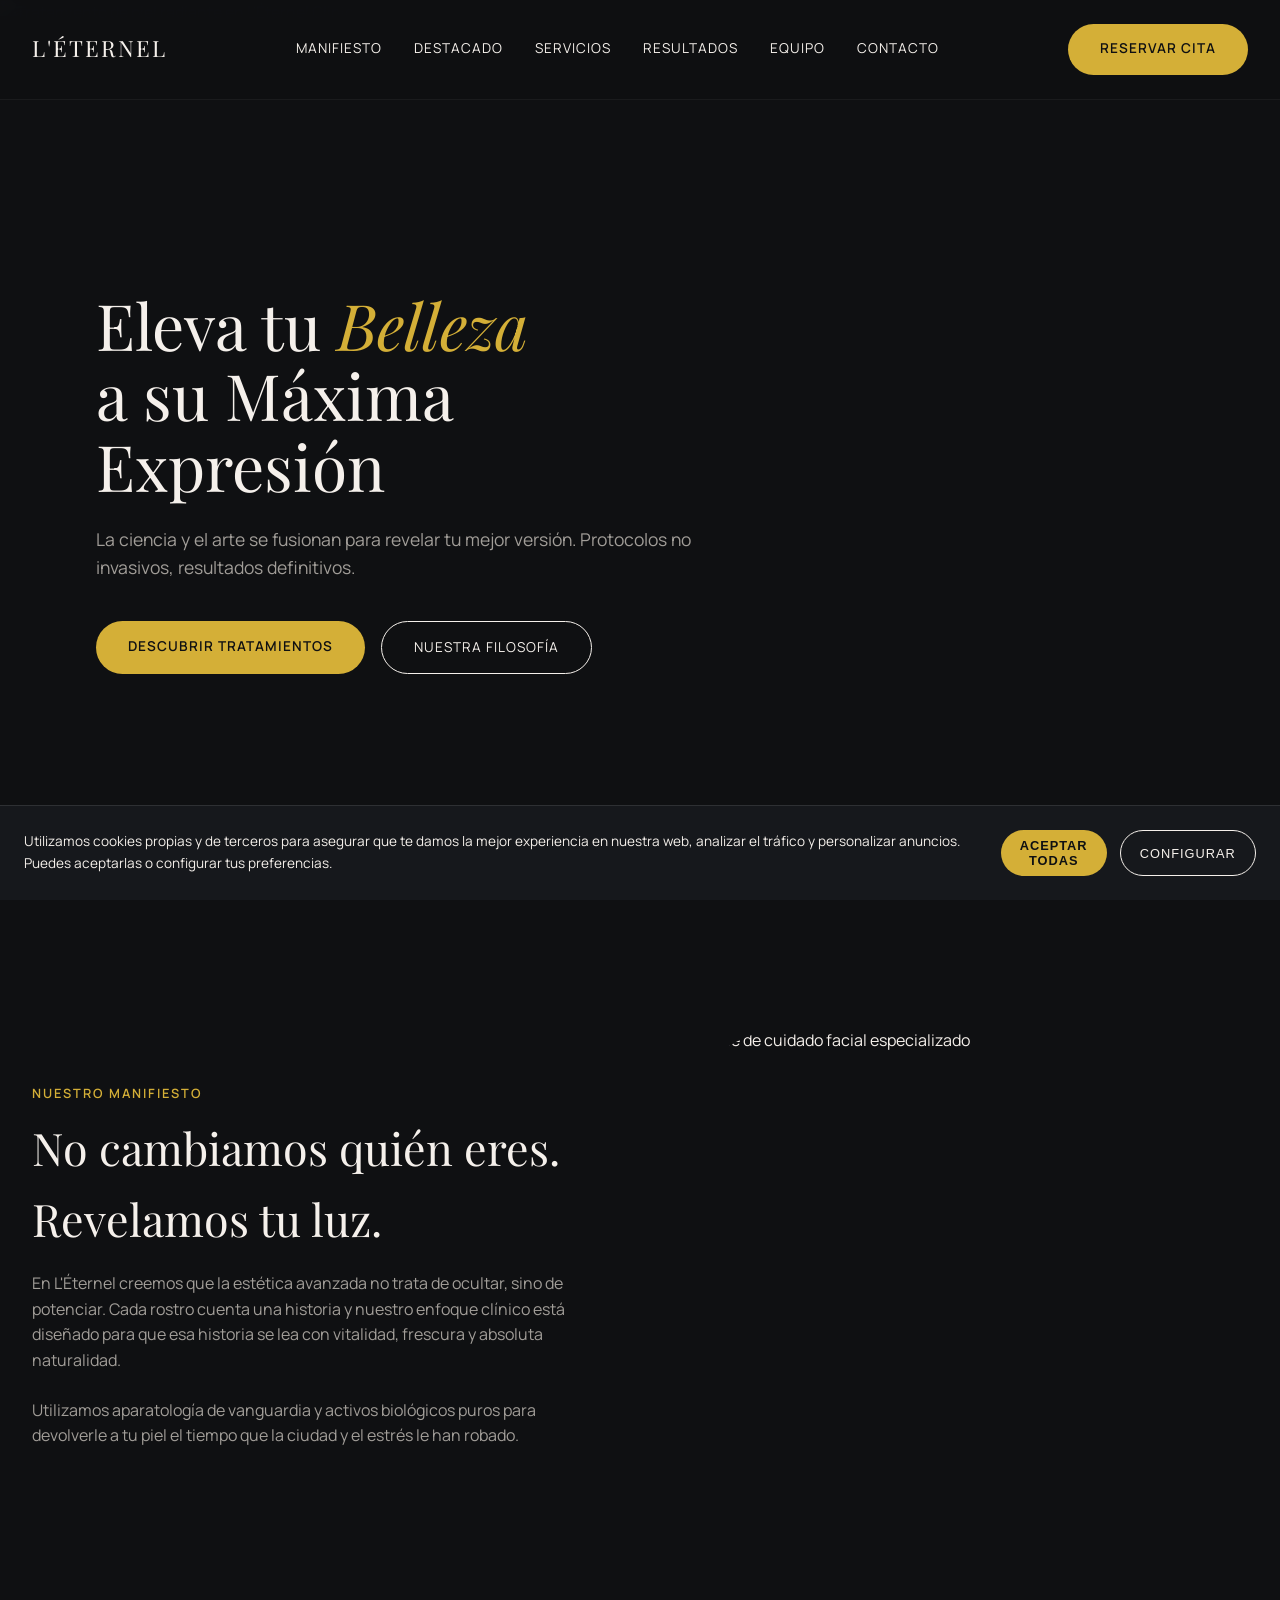
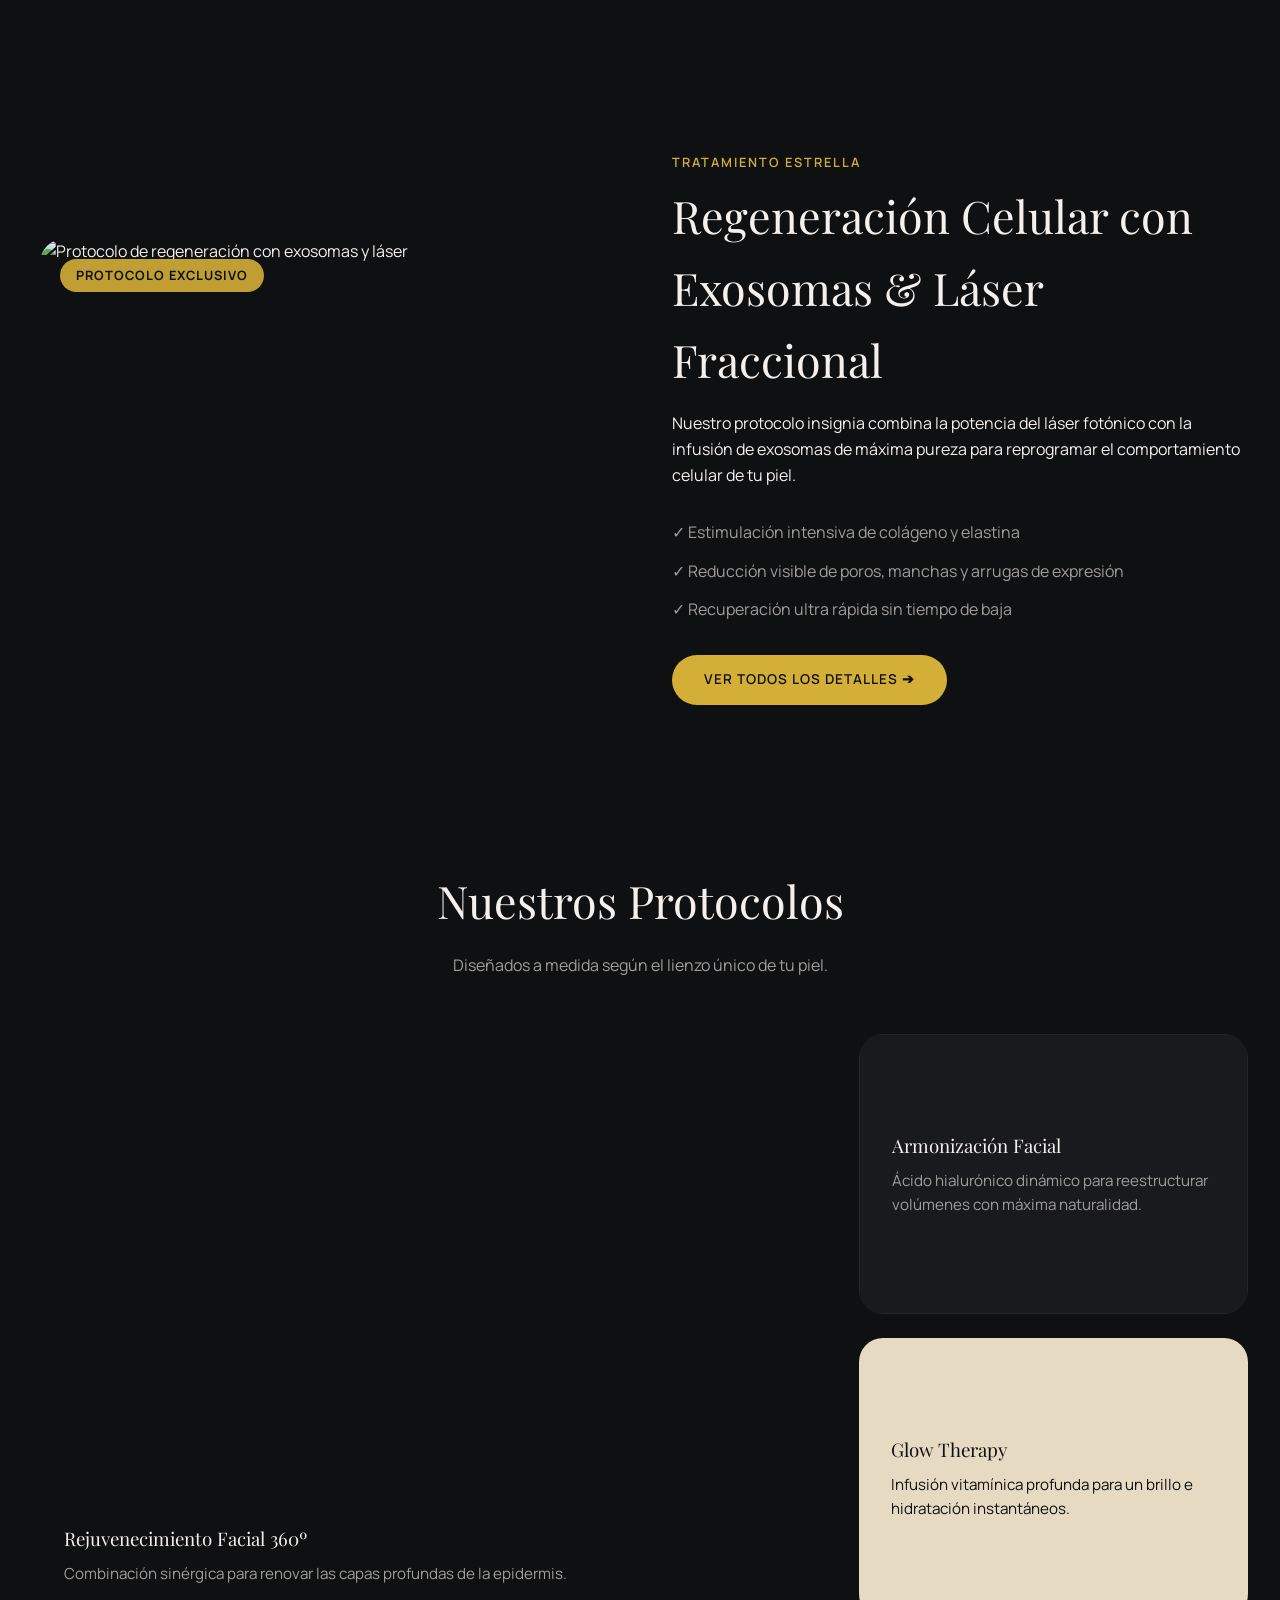
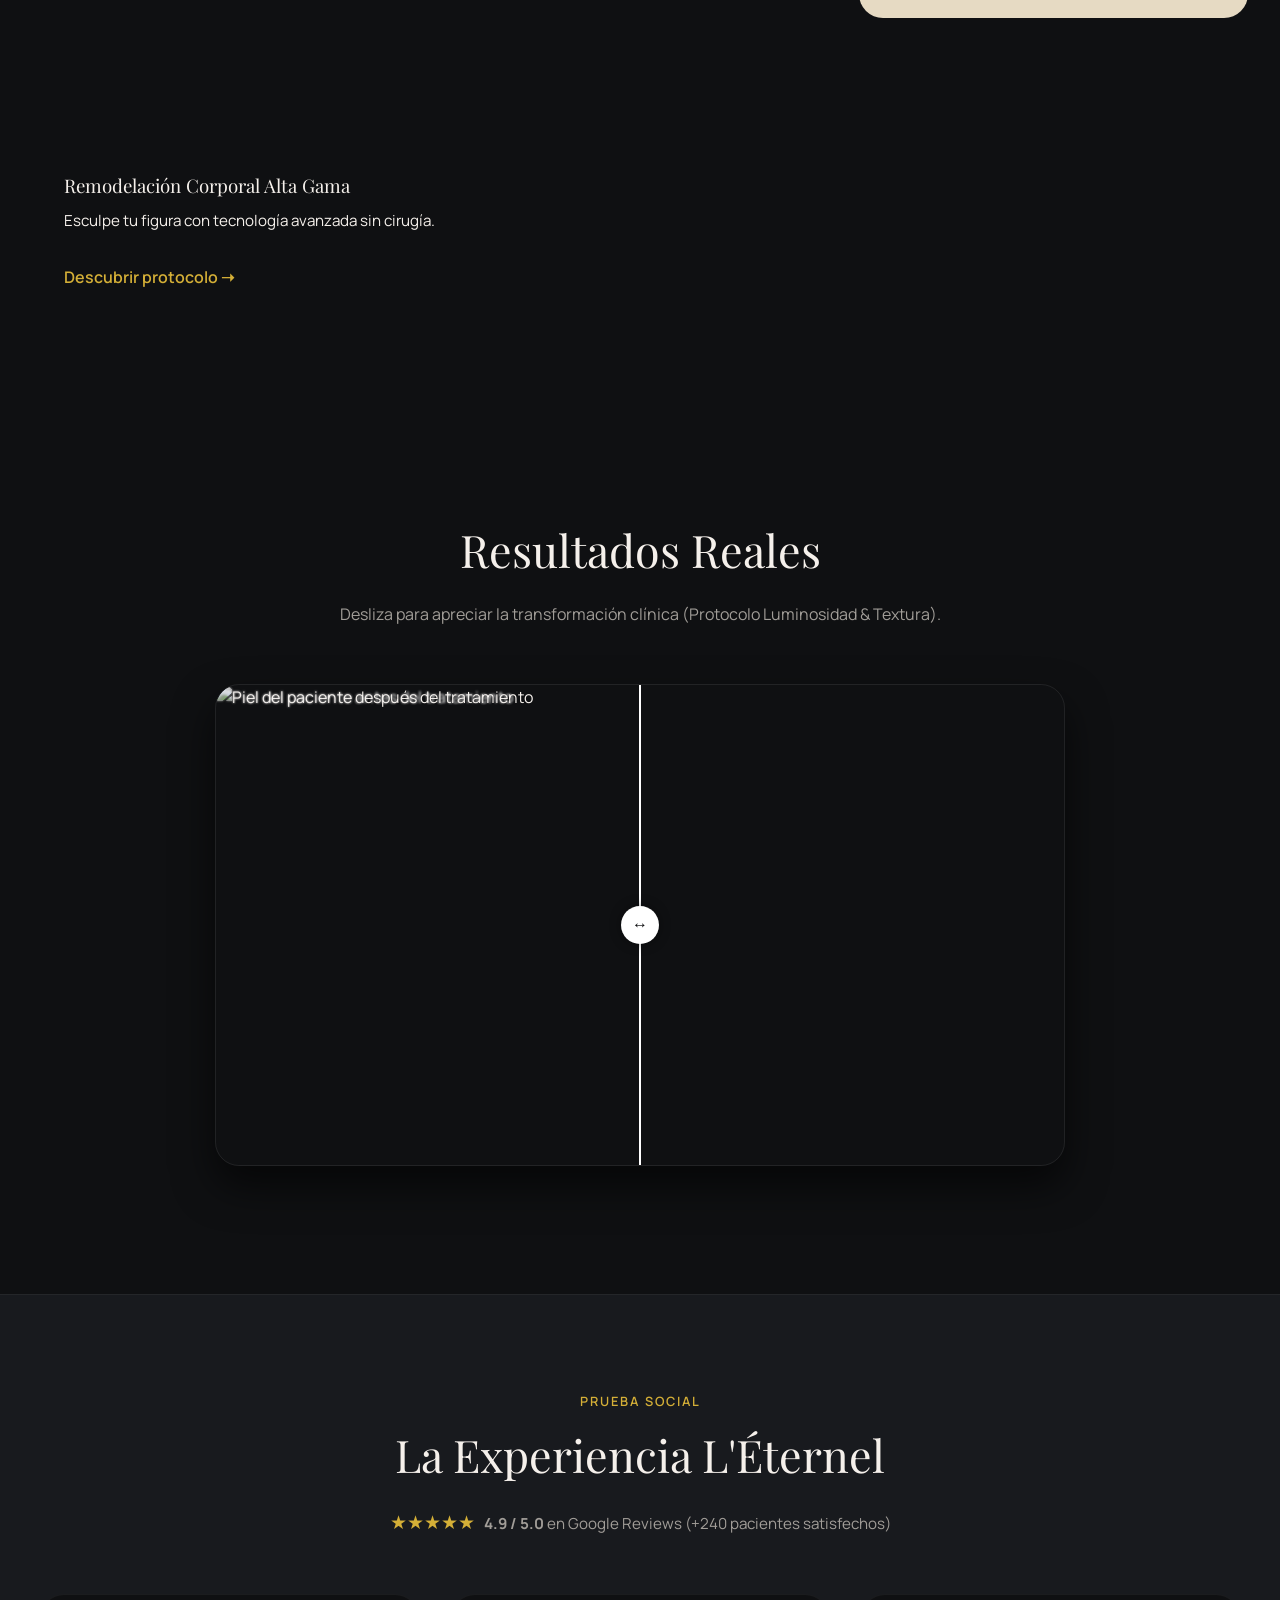
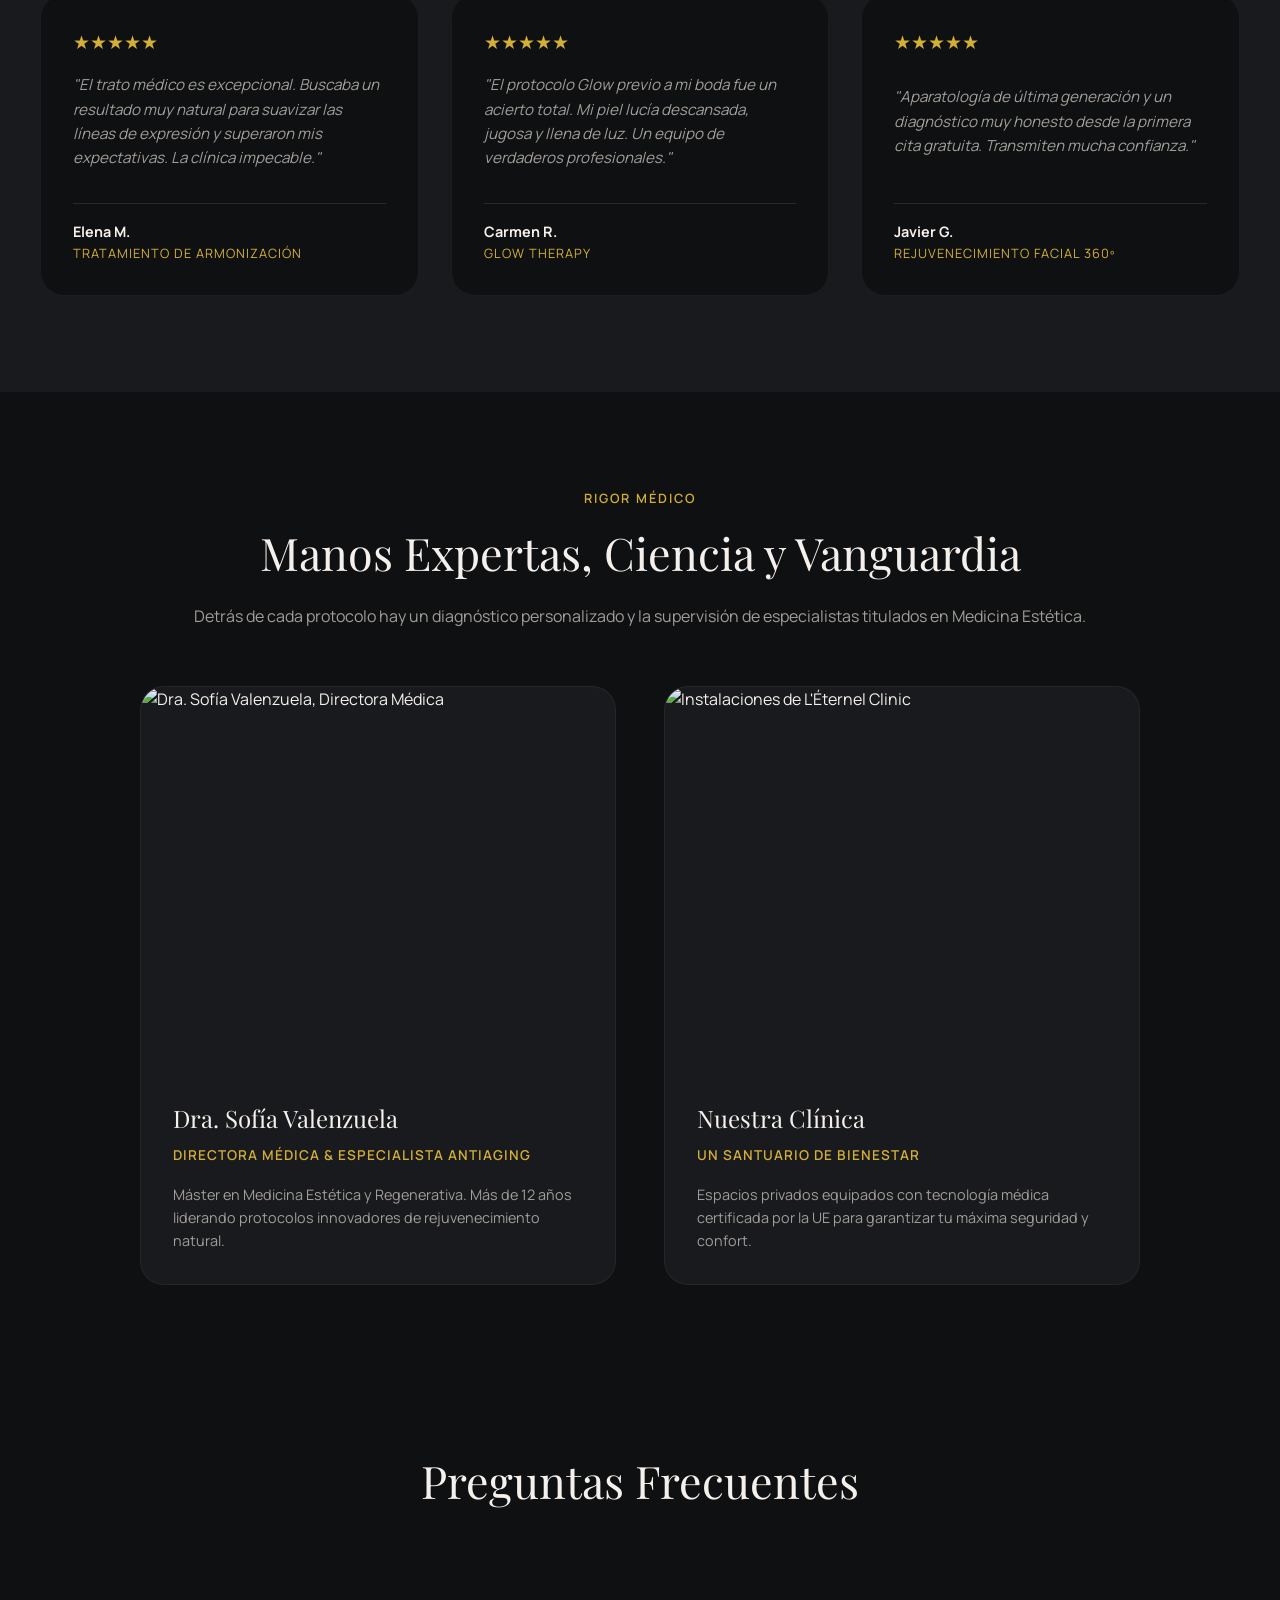
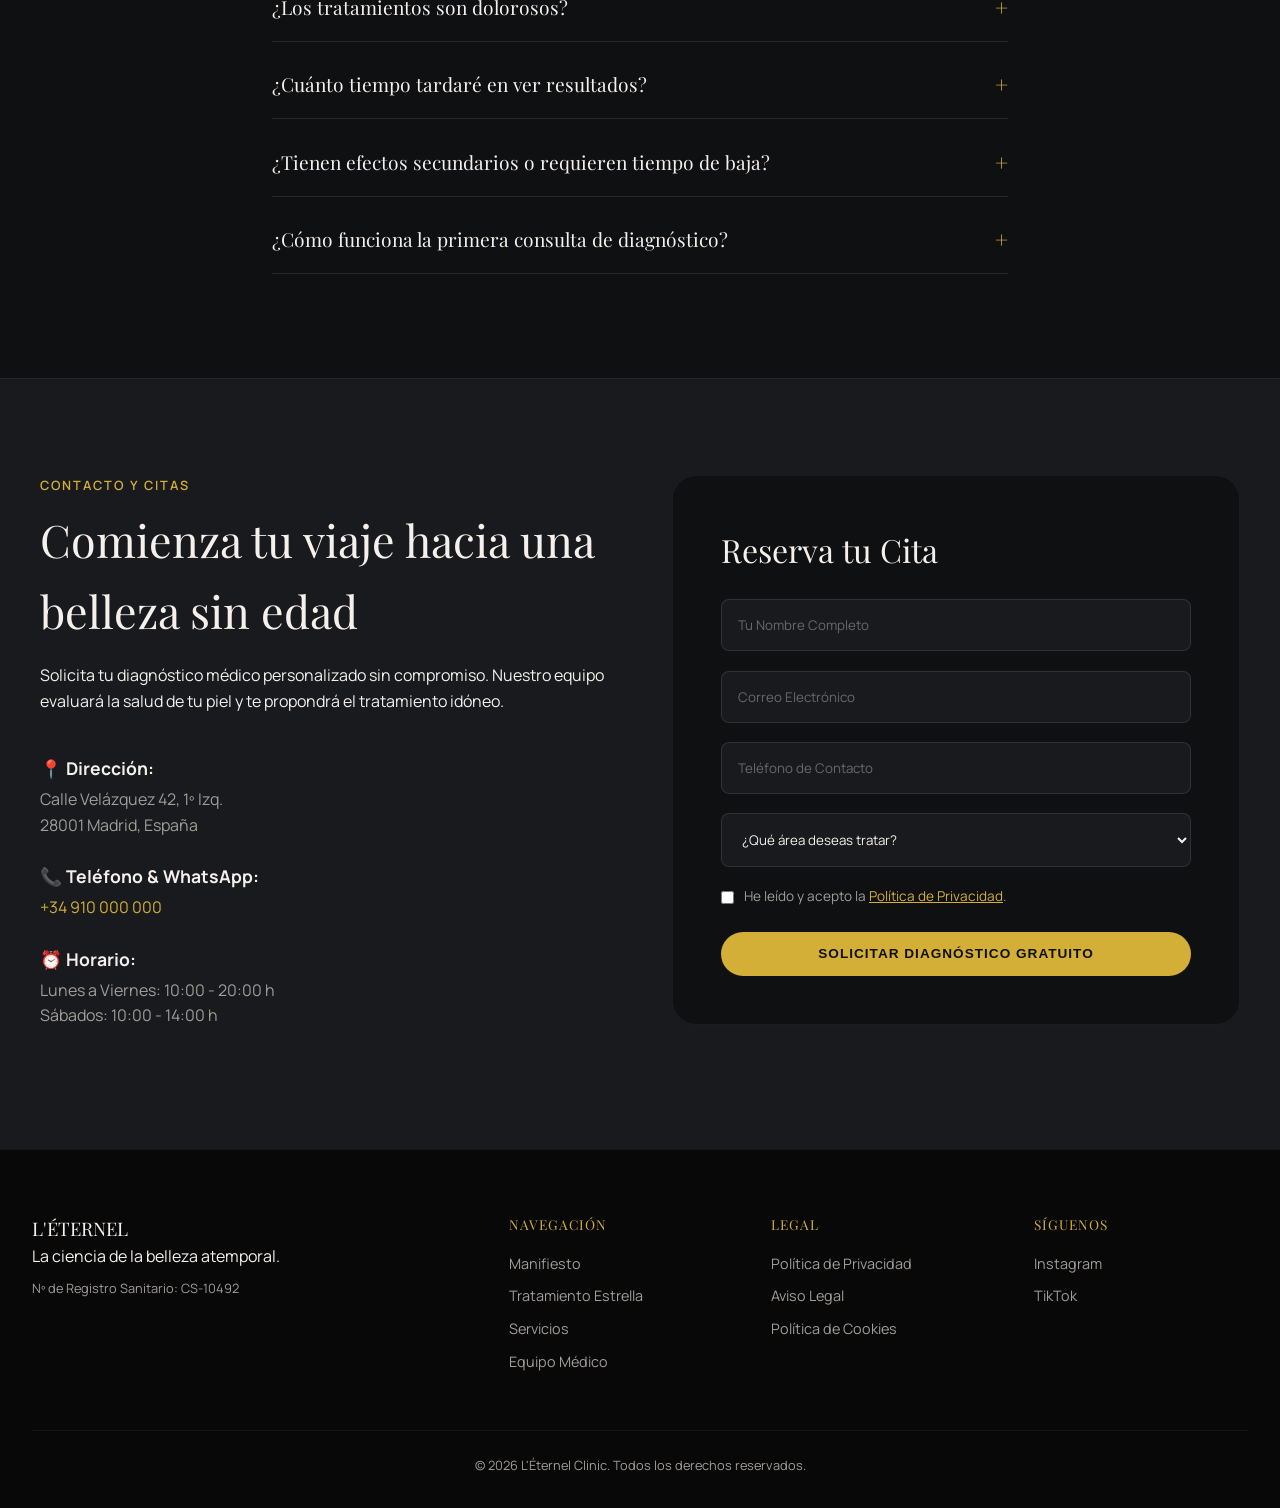
==== commit 31d905e5: "Add files via upload" ====
--- a/index.html
+++ b/index.html
@@ -81,7 +81,7 @@
         </div>
     </section>
 
-    <!-- NUEVA SECCIÓN: Tratamiento Estrella Destacado -->
+    <!-- Tratamiento Estrella Destacado -->
     <section id="tratamiento-estrella" class="featured-treatment">
         <div class="featured-container reveal fade-in">
             <div class="featured-image">
@@ -130,9 +130,10 @@
                     <p>Infusión vitamínica profunda para un brillo e hidratación instantáneos.</p>
                 </div>
             </div>
-            <div class="bento-item wide reveal fade-in">
-                <div class="bento-content image-card" style="background-image: url('https://images.unsplash.com/photo-1629909613654-28e377c37b09?auto=format&fit=crop&w=1200&q=80');">
+            <div class="bento-item wide reveal fade-in" style="background-image: url('https://images.unsplash.com/photo-1629909613654-28e377c37b09?auto=format&fit=crop&w=1200&q=80');">
+                <div class="bento-content image-card">
                     <h3>Remodelación Corporal Alta Gama</h3>
+                    <p style="color: var(--text-main); margin-bottom: 1rem;">Esculpe tu figura con tecnología avanzada sin cirugía.</p>
                     <a href="service.html" class="link-arrow">Descubrir protocolo ➝</a>
                 </div>
             </div>
@@ -169,7 +170,7 @@
         </div>
     </section>
 
-    <!-- NUEVA SECCIÓN: Testimonios y Prueba Social -->
+    <!-- Testimonios y Prueba Social -->
     <section id="testimonios" class="testimonials">
         <div class="section-header reveal fade-in">
             <span class="eyebrow">Prueba Social</span>
@@ -207,7 +208,7 @@
         </div>
     </section>
 
-    <!-- NUEVA SECCIÓN: Equipo Médico e Instalaciones -->
+    <!-- Equipo Médico e Instalaciones -->
     <section id="equipo" class="team-section">
         <div class="section-header reveal fade-in">
             <span class="eyebrow">Rigor Médico</span>
--- a/styles.css
+++ b/styles.css
@@ -46,12 +46,19 @@
     width: 100%;
 }
 
+/* Accesibilidad: Oculta visualmente los labels de formularios sin perderlos para lectores de pantalla */
+.visually-hidden {
+    position: absolute; width: 1px; height: 1px; padding: 0; margin: -1px;
+    overflow: hidden; clip: rect(0, 0, 0, 0); border: 0;
+}
+
 /* =========================================
    2. TIPOGRAFÍA Y BOTONES
 ========================================= */
 h1, h2, h3, h4 {
     font-family: var(--font-heading);
     font-weight: 400;
+    color: var(--text-main); /* Asegura contraste en encabezados globales */
 }
 
 h1 { font-size: clamp(2.5rem, 5vw, 5rem); line-height: 1.1; }
@@ -89,7 +96,7 @@
 }
 .btn-primary {
     background-color: var(--accent-gold);
-    color: var(--bg-dark);
+    color: var(--bg-dark); /* Texto oscuro sobre oro para legibilidad */
     font-weight: 600;
 }
 .btn-primary:hover {
@@ -204,7 +211,7 @@
 }
 .hero-content p {
     font-size: 1.1rem;
-    color: var(--text-muted);
+    color: var(--text-muted); /* Gris claro sobre fondo oscuro, buen contraste */
     margin: 1.5rem 0 2.5rem;
 }
 .hero-actions { display: flex; gap: 1rem; flex-wrap: wrap; }
@@ -230,6 +237,7 @@
     font-size: 0.8rem;
     display: block;
     margin-bottom: 0.5rem;
+    font-weight: 600;
 }
 .manifesto-text p {
     color: var(--text-muted); 
@@ -251,7 +259,51 @@
 }
 
 /* =========================================
-   6. BENTO GRID (SERVICIOS)
+   6. TRATAMIENTO ESTRELLA
+========================================= */
+.featured-treatment {
+    padding: 6rem 2rem;
+    background-color: var(--bg-dark);
+}
+.featured-container {
+    max-width: 1200px;
+    margin: 0 auto;
+    display: grid;
+    grid-template-columns: 1fr 1fr;
+    gap: 4rem;
+    align-items: center;
+}
+.featured-image {
+    position: relative;
+    border-radius: var(--radius-lg);
+    overflow: hidden;
+}
+.badge-featured {
+    position: absolute;
+    top: 20px;
+    left: 20px;
+    background: rgba(212, 175, 55, 0.9);
+    color: var(--bg-dark);
+    font-weight: bold;
+    padding: 6px 16px;
+    font-size: 0.8rem;
+    letter-spacing: 1px;
+    text-transform: uppercase;
+    border-radius: 20px;
+    backdrop-filter: blur(5px);
+}
+.featured-benefits {
+    list-style: none;
+    padding: 0;
+    margin: 2rem 0;
+}
+.featured-benefits li {
+    margin-bottom: 0.8rem;
+    color: var(--text-muted);
+}
+
+/* =========================================
+   7. BENTO GRID (SERVICIOS)
 ========================================= */
 .services { 
     padding: 4rem 2rem 8rem; 
@@ -289,26 +341,46 @@
     justify-content: flex-end;
     background: linear-gradient(to top, rgba(15,16,18,0.95) 10%, rgba(15,16,18,0.2) 100%);
 }
+
+/* Asegurar que los textos sobre imágenes de los servicios sean blancos/claros */
+.bento-content h3 { color: var(--text-main); margin-bottom: 0.5rem; }
+.bento-content p { color: var(--text-muted); font-size: 0.95rem; }
+
 .dark-card { 
     background: var(--bg-card); 
     justify-content: center; 
     border: 1px solid rgba(255,255,255,0.05);
 }
+
+/* CORRECCIÓN: Contraste en Nude Card */
 .nude-card { 
     background: var(--nude); 
     color: var(--bg-dark); 
     justify-content: center; 
 }
-.nude-card h3, .nude-card p { color: var(--bg-dark); }
+.nude-card h3, 
+.nude-card p,
+.nude-card .eyebrow,
+.nude-card .link-arrow { 
+    color: var(--bg-dark); /* Fuerza el oscuro sobre el beige claro */
+}
+.nude-card .link-arrow:hover {
+    opacity: 0.7; /* Da feedback visual al hacer hover */
+}
+
 .link-arrow {
     color: var(--accent-gold);
     text-decoration: none;
     margin-top: 1rem;
     font-weight: 600;
-}
-
-/* =========================================
-   7. RESULTADOS (SLIDER ANTES / DESPUÉS)
+    transition: var(--transition);
+}
+.link-arrow:hover {
+    color: var(--accent-gold-hover);
+}
+
+/* =========================================
+   8. RESULTADOS (SLIDER ANTES / DESPUÉS)
 ========================================= */
 .results { padding: 4rem 2rem 8rem; }
 .compare-wrapper {
@@ -322,7 +394,7 @@
 .compare-container {
     position: relative; 
     width: 100%;
-    height: 480px; /* Altura fija para estabilizar el contenedor */
+    height: 480px; 
     --pos: 50%;
 }
 .compare-container img {
@@ -375,52 +447,177 @@
 }
 
 /* =========================================
-   8. FAQ & CONTACTO
+   9. TESTIMONIOS Y EQUIPO MÉDICO
+========================================= */
+/* Testimonios */
+.testimonials {
+    padding: 6rem 2rem;
+    background: var(--bg-card);
+    border-top: 1px solid rgba(255,255,255,0.05);
+}
+.google-rating {
+    margin-top: 10px;
+    font-size: 0.95rem;
+    color: var(--text-muted);
+}
+.google-rating .stars {
+    color: var(--accent-gold);
+    margin-right: 6px;
+    font-size: 1.2rem;
+}
+.testimonials-grid {
+    max-width: 1200px;
+    margin: 3rem auto 0;
+    display: grid;
+    grid-template-columns: repeat(auto-fit, minmax(300px, 1fr));
+    gap: 2rem;
+}
+.testimonial-card {
+    background: var(--bg-dark);
+    padding: 2rem;
+    border-radius: var(--radius-lg);
+    border: 1px solid rgba(255,255,255,0.05);
+    display: flex;
+    flex-direction: column;
+    justify-content: space-between;
+}
+.quote-stars {
+    color: var(--accent-gold);
+    margin-bottom: 1rem;
+    font-size: 1.2rem;
+}
+.testimonial-card p {
+    color: var(--text-muted);
+    font-size: 0.95rem;
+    font-style: italic;
+}
+.author-info {
+    margin-top: 2rem;
+    display: flex;
+    flex-direction: column;
+    font-size: 0.9rem;
+    border-top: 1px solid rgba(255,255,255,0.1);
+    padding-top: 1rem;
+}
+.author-info strong { color: var(--text-main); }
+.author-info span { color: var(--accent-gold); font-size: 0.8rem; text-transform: uppercase; letter-spacing: 1px; }
+
+/* Equipo Médico */
+.team-section {
+    padding: 6rem 2rem;
+    background-color: var(--bg-dark);
+}
+.team-grid {
+    max-width: 1000px;
+    margin: 3rem auto 0;
+    display: grid;
+    grid-template-columns: repeat(auto-fit, minmax(320px, 1fr));
+    gap: 3rem;
+}
+.team-card {
+    background: var(--bg-card);
+    border-radius: var(--radius-lg);
+    overflow: hidden;
+    border: 1px solid rgba(255,255,255,0.05);
+    transition: var(--transition);
+}
+.team-card:hover {
+    transform: translateY(-5px);
+    border-color: rgba(212, 175, 55, 0.3);
+}
+.team-img img {
+    width: 100%;
+    height: 380px;
+    object-fit: cover;
+}
+.team-info { padding: 2rem; }
+.team-info h3 { font-size: 1.5rem; margin-bottom: 0.5rem; }
+.team-info .role {
+    display: block;
+    color: var(--accent-gold);
+    font-size: 0.85rem;
+    font-weight: 600;
+    margin-bottom: 1rem;
+    text-transform: uppercase;
+    letter-spacing: 1px;
+}
+.team-info p { color: var(--text-muted); font-size: 0.9rem; }
+
+/* =========================================
+   10. FAQ & CONTACTO
 ========================================= */
 .faq-section { padding: 4rem 2rem 6rem; max-width: 800px; margin: 0 auto; }
-.faq-item {
-    border-bottom: 1px solid rgba(255,255,255,0.1);
-    margin-bottom: 0.5rem;
-}
+.faq-item { border-bottom: 1px solid rgba(255,255,255,0.1); margin-bottom: 0.5rem; }
 .faq-question {
     width: 100%; background: none; border: none; color: var(--text-main);
     font-family: var(--font-heading); font-size: 1.2rem; text-align: left;
-    padding: 1.2rem 0; cursor: pointer; display: flex; justify-content: space-between;
-    align-items: center;
-}
-.faq-question::after {
-    content: '+'; color: var(--accent-gold); font-size: 1.4rem; transition: var(--transition);
-}
+    padding: 1.2rem 0; cursor: pointer; display: flex; justify-content: space-between; align-items: center;
+}
+.faq-question::after { content: '+'; color: var(--accent-gold); font-size: 1.4rem; transition: var(--transition); }
 .faq-question.active::after { transform: rotate(45deg); }
-.faq-answer {
-    max-height: 0; overflow: hidden; transition: max-height 0.4s ease;
-}
+.faq-answer { max-height: 0; overflow: hidden; transition: max-height 0.4s ease; }
 .faq-answer p { padding-bottom: 1.2rem; color: var(--text-muted); font-size: 0.95rem; }
 
-.contact { padding: 6rem 2rem; background: var(--bg-card); display: flex; justify-content: center; }
-.contact-box { max-width: 550px; width: 100%; text-align: center; }
-.contact-form { margin-top: 2.5rem; text-align: left; }
+/* Contacto Rediseñado */
+.contact { 
+    padding: 6rem 2rem; 
+    background: var(--bg-card); 
+    border-top: 1px solid rgba(255,255,255,0.05);
+}
+.contact-grid {
+    max-width: 1200px;
+    margin: 0 auto;
+    display: grid;
+    grid-template-columns: 1fr 1fr;
+    gap: 4rem;
+    align-items: start;
+}
+.info-details { margin-top: 2.5rem; }
+.info-item { margin-bottom: 1.5rem; }
+.info-item strong { display: block; color: var(--text-main); margin-bottom: 0.3rem; font-size: 1.1rem; }
+.info-item p { color: var(--text-muted); }
+.info-item a { color: var(--accent-gold); text-decoration: none; transition: var(--transition); }
+.info-item a:hover { color: var(--text-main); }
+
+.contact-box { 
+    width: 100%; 
+    text-align: left; 
+    background: var(--bg-dark); 
+    padding: 3rem; 
+    border-radius: var(--radius-lg); 
+    border: 1px solid rgba(255,255,255,0.05); 
+}
+.contact-box h3 { font-size: 2rem; margin-bottom: 1.5rem; color: var(--text-main); }
+.contact-form { margin-top: 1.5rem; }
 .form-group { margin-bottom: 1.2rem; }
+
 .form-group input, .form-group select {
-    width: 100%; padding: 1rem; background: var(--bg-dark);
+    width: 100%; padding: 1rem; background: var(--bg-card);
     border: 1px solid rgba(255,255,255,0.1); border-radius: var(--radius-sm);
-    color: var(--text-main); font-family: var(--font-body); outline: none;
-}
+    color: var(--text-main); font-family: var(--font-body); outline: none; transition: var(--transition);
+}
+
+/* Color para el texto predictivo/placeholder de los inputs */
+.form-group input::placeholder, .form-group select::placeholder {
+    color: rgba(161, 157, 152, 0.6); /* --text-muted con opacidad */
+}
+
 .form-group input:focus, .form-group select:focus { border-color: var(--accent-gold); }
-.checkbox-group { display: flex; gap: 10px; align-items: center; }
+.checkbox-group { display: flex; gap: 10px; align-items: center; margin-bottom: 1.5rem; }
 .checkbox-group input { width: auto; }
 .checkbox-group label, .checkbox-group a { color: var(--text-muted); font-size: 0.85rem; }
 .checkbox-group a { color: var(--accent-gold); }
 .full-width { width: 100%; }
 
 /* =========================================
-   9. FOOTER & COOKIES
+   11. FOOTER & COOKIES
 ========================================= */
 .footer { padding: 4rem 2rem 2rem; background: #080809; border-top: 1px solid rgba(255,255,255,0.05); }
-.footer-grid { max-width: 1300px; margin: 0 auto; display: grid; grid-template-columns: 2fr 1fr 1fr; gap: 3rem; }
+.footer-grid { max-width: 1300px; margin: 0 auto; display: grid; grid-template-columns: 2fr 1fr 1fr 1fr; gap: 3rem; }
 .footer h4 { color: var(--accent-gold); margin-bottom: 1rem; font-size: 0.85rem; text-transform: uppercase; letter-spacing: 1px; }
-.footer a { display: block; color: var(--text-muted); text-decoration: none; margin-bottom: 0.6rem; font-size: 0.9rem; }
+.footer a { display: block; color: var(--text-muted); text-decoration: none; margin-bottom: 0.6rem; font-size: 0.9rem; transition: var(--transition);}
 .footer a:hover { color: var(--text-main); }
+.sanitary-code { font-size: 0.8rem; color: var(--text-muted); margin-top: 8px; }
 .footer-bottom { text-align: center; margin-top: 3rem; padding-top: 1.5rem; border-top: 1px solid rgba(255,255,255,0.05); color: var(--text-muted); font-size: 0.8rem; }
 
 .cookie-banner {
@@ -431,19 +628,26 @@
 }
 .cookie-banner.show { bottom: 0; }
 .cookie-content { max-width: 1300px; margin: 0 auto; display: flex; justify-content: space-between; align-items: center; gap: 1.5rem; }
-.cookie-content p { font-size: 0.85rem; color: var(--text-muted); }
+.cookie-content p { font-size: 0.85rem; color: var(--text-main); /* Cambiado de text-muted a text-main para máxima legibilidad */ }
 .cookie-buttons { display: flex; gap: 0.8rem; }
 .small { padding: 0.5rem 1.2rem; font-size: 0.8rem; }
 
 /* =========================================
-   10. RESPONSIVE
+   12. RESPONSIVE
 ========================================= */
 @media (max-width: 900px) {
     .manifesto-grid { grid-template-columns: 1fr; gap: 2rem; }
+    
+    .featured-container, 
+    .contact-grid { grid-template-columns: 1fr; gap: 3rem; }
+    
     .bento-grid { grid-template-columns: 1fr; grid-auto-rows: 250px; }
     .bento-item.large, .bento-item.wide { grid-column: span 1; grid-row: span 1; }
+    
     .compare-container { height: 320px; }
-    .footer-grid { grid-template-columns: 1fr; gap: 2rem; }
+    
+    .footer-grid { grid-template-columns: 1fr; gap: 2rem; text-align: center; }
+    
     .cookie-content { flex-direction: column; text-align: center; }
     
     .nav-links {
@@ -453,172 +657,4 @@
     }
     .nav-links.active { right: 0; }
     .hamburger { display: block; }
-}
-
-/* Utilidad de accesibilidad para labels ocultos visualmente */
-.visually-hidden {
-    position: absolute;
-    width: 1px;
-    height: 1px;
-    padding: 0;
-    margin: -1px;
-    overflow: hidden;
-    clip: rect(0, 0, 0, 0);
-    border: 0;
-}
-
-/* Tratamiento Estrella */
-.featured-treatment {
-    padding: 80px 5%;
-    background-color: #fcfbf9;
-}
-.featured-container {
-    max-width: 1200px;
-    margin: 0 auto;
-    display: grid;
-    grid-template-columns: 1fr 1fr;
-    gap: 50px;
-    align-items: center;
-}
-.featured-image {
-    position: relative;
-    border-radius: 12px;
-    overflow: hidden;
-}
-.featured-image img {
-    width: 100%;
-    height: auto;
-    display: block;
-    object-fit: cover;
-}
-.badge-featured {
-    position: absolute;
-    top: 20px;
-    left: 20px;
-    background: rgba(0, 0, 0, 0.75);
-    color: #fff;
-    padding: 6px 16px;
-    font-size: 0.8rem;
-    letter-spacing: 1px;
-    text-transform: uppercase;
-    border-radius: 20px;
-    backdrop-filter: blur(5px);
-}
-.featured-benefits {
-    list-style: none;
-    padding: 0;
-    margin: 20px 0 30px;
-}
-.featured-benefits li {
-    margin-bottom: 10px;
-    color: #4a4a4a;
-}
-
-/* Testimonios */
-.testimonials {
-    padding: 80px 5%;
-    background: #fff;
-}
-.google-rating {
-    margin-top: 10px;
-    font-size: 0.95rem;
-    color: #555;
-}
-.google-rating .stars {
-    color: #e6a15c;
-    margin-right: 6px;
-}
-.testimonials-grid {
-    max-width: 1200px;
-    margin: 40px auto 0;
-    display: grid;
-    grid-template-columns: repeat(auto-fit, minmax(300px, 1fr));
-    gap: 30px;
-}
-.testimonial-card {
-    background: #f9f8f6;
-    padding: 30px;
-    border-radius: 10px;
-    display: flex;
-    flex-direction: column;
-    justify-content: space-between;
-}
-.quote-stars {
-    color: #e6a15c;
-    margin-bottom: 12px;
-}
-.author-info {
-    margin-top: 20px;
-    display: flex;
-    flex-direction: column;
-    font-size: 0.9rem;
-}
-
-/* Equipo Médico */
-.team-section {
-    padding: 80px 5%;
-    background-color: #fcfbf9;
-}
-.team-grid {
-    max-width: 1000px;
-    margin: 40px auto 0;
-    display: grid;
-    grid-template-columns: repeat(auto-fit, minmax(320px, 1fr));
-    gap: 40px;
-}
-.team-card {
-    background: #fff;
-    border-radius: 12px;
-    overflow: hidden;
-    box-shadow: 0 10px 30px rgba(0,0,0,0.03);
-}
-.team-img img {
-    width: 100%;
-    height: 380px;
-    object-fit: cover;
-}
-.team-info {
-    padding: 25px;
-}
-.team-info .role {
-    display: block;
-    color: #8c8275;
-    font-size: 0.85rem;
-    font-weight: 600;
-    margin-bottom: 10px;
-    text-transform: uppercase;
-}
-
-/* Rediseño Contacto & Layout */
-.contact-grid {
-    max-width: 1200px;
-    margin: 0 auto;
-    display: grid;
-    grid-template-columns: 1fr 1fr;
-    gap: 60px;
-    align-items: start;
-}
-.info-details {
-    margin-top: 30px;
-}
-.info-item {
-    margin-bottom: 20px;
-}
-.info-item strong {
-    display: block;
-    margin-bottom: 5px;
-}
-.sanitary-code {
-    font-size: 0.8rem;
-    color: #888;
-    margin-top: 8px;
-}
-
-/* Responsivo */
-@media (max-width: 768px) {
-    .featured-container,
-    .contact-grid {
-        grid-template-columns: 1fr;
-        gap: 30px;
-    }
 }
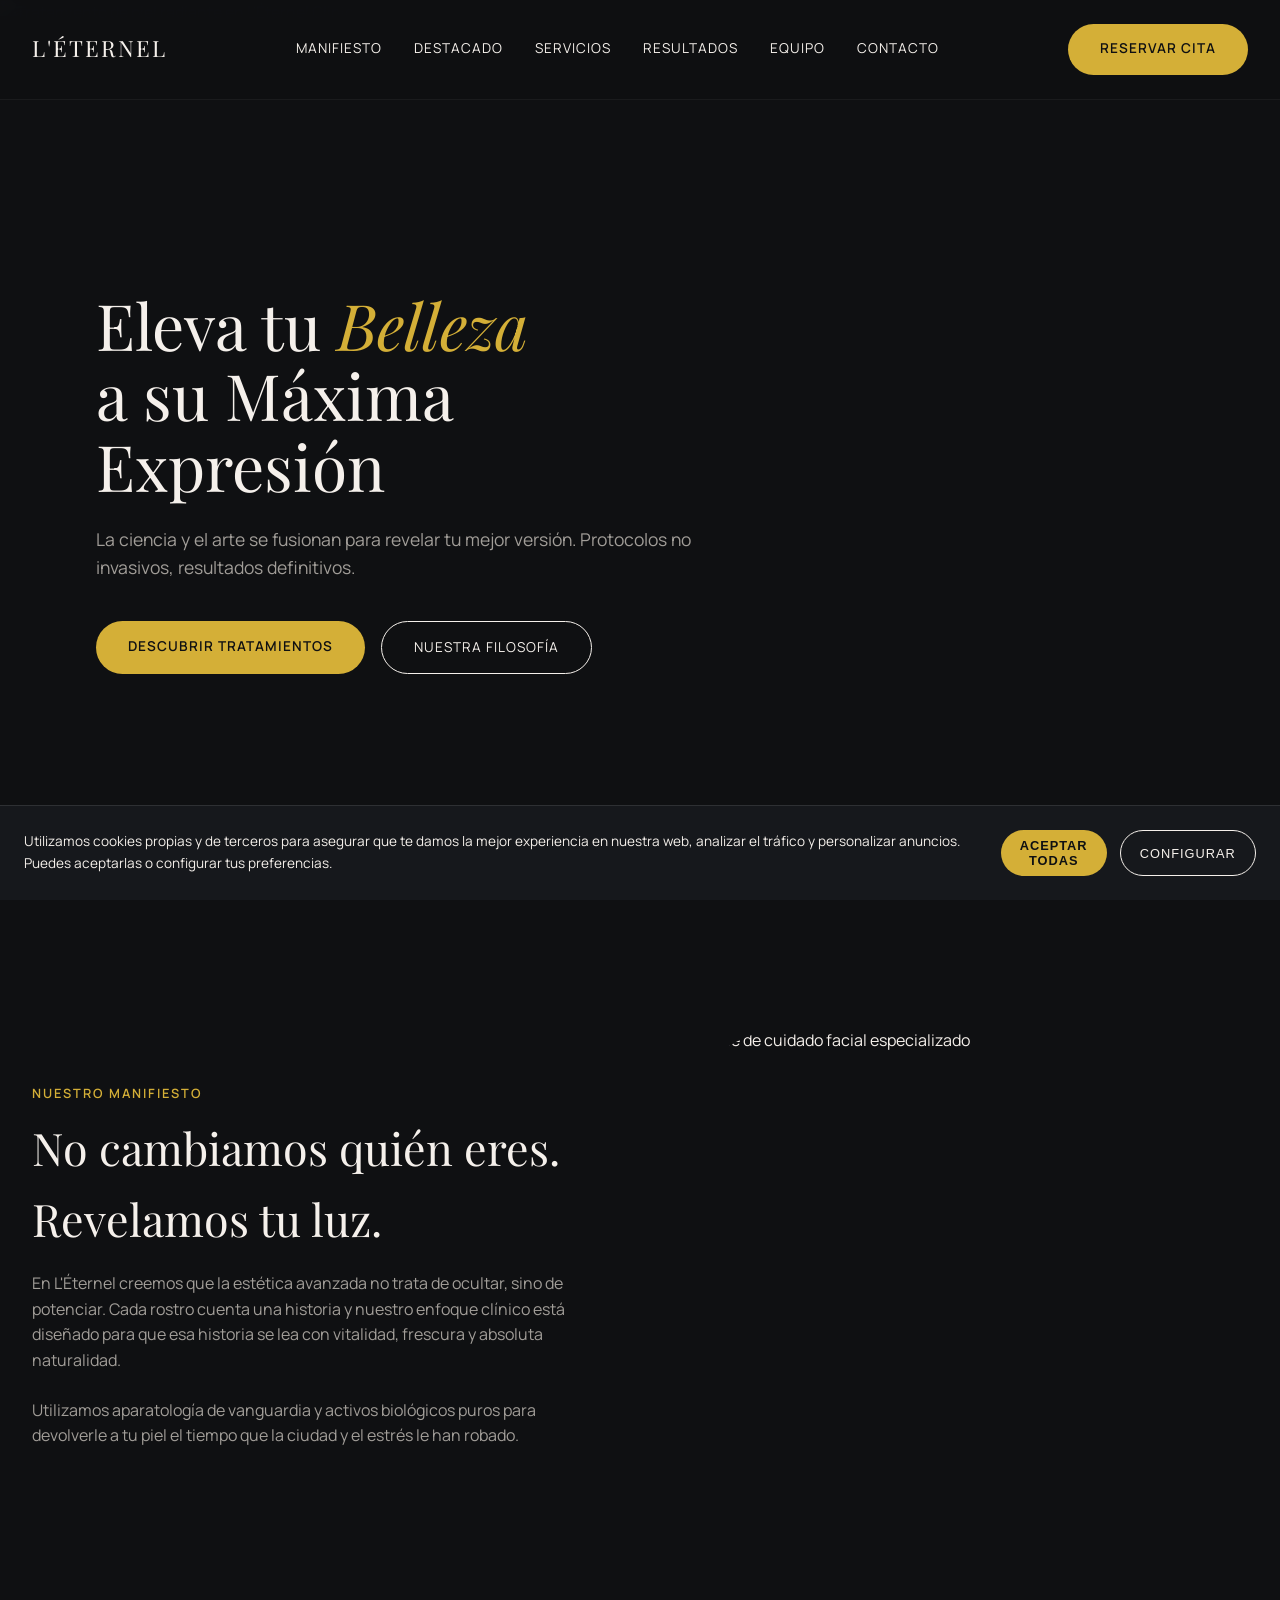
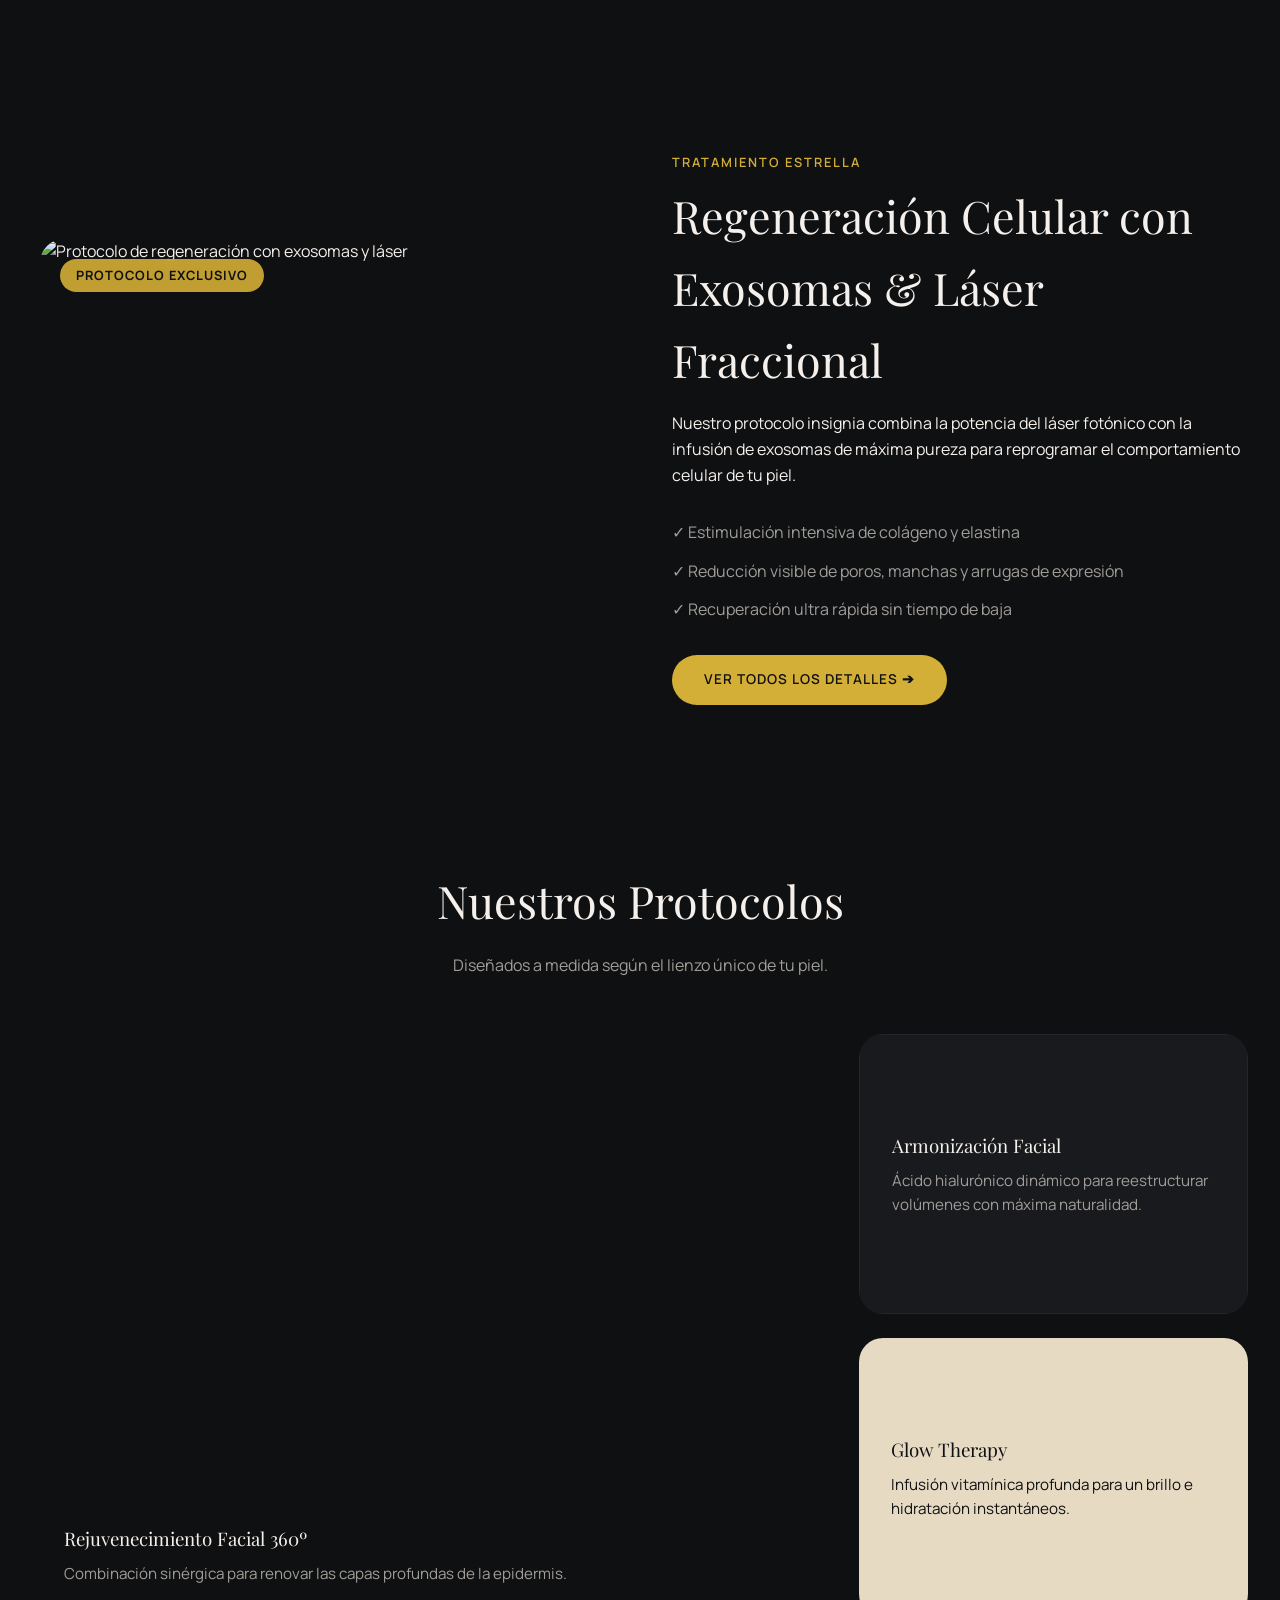
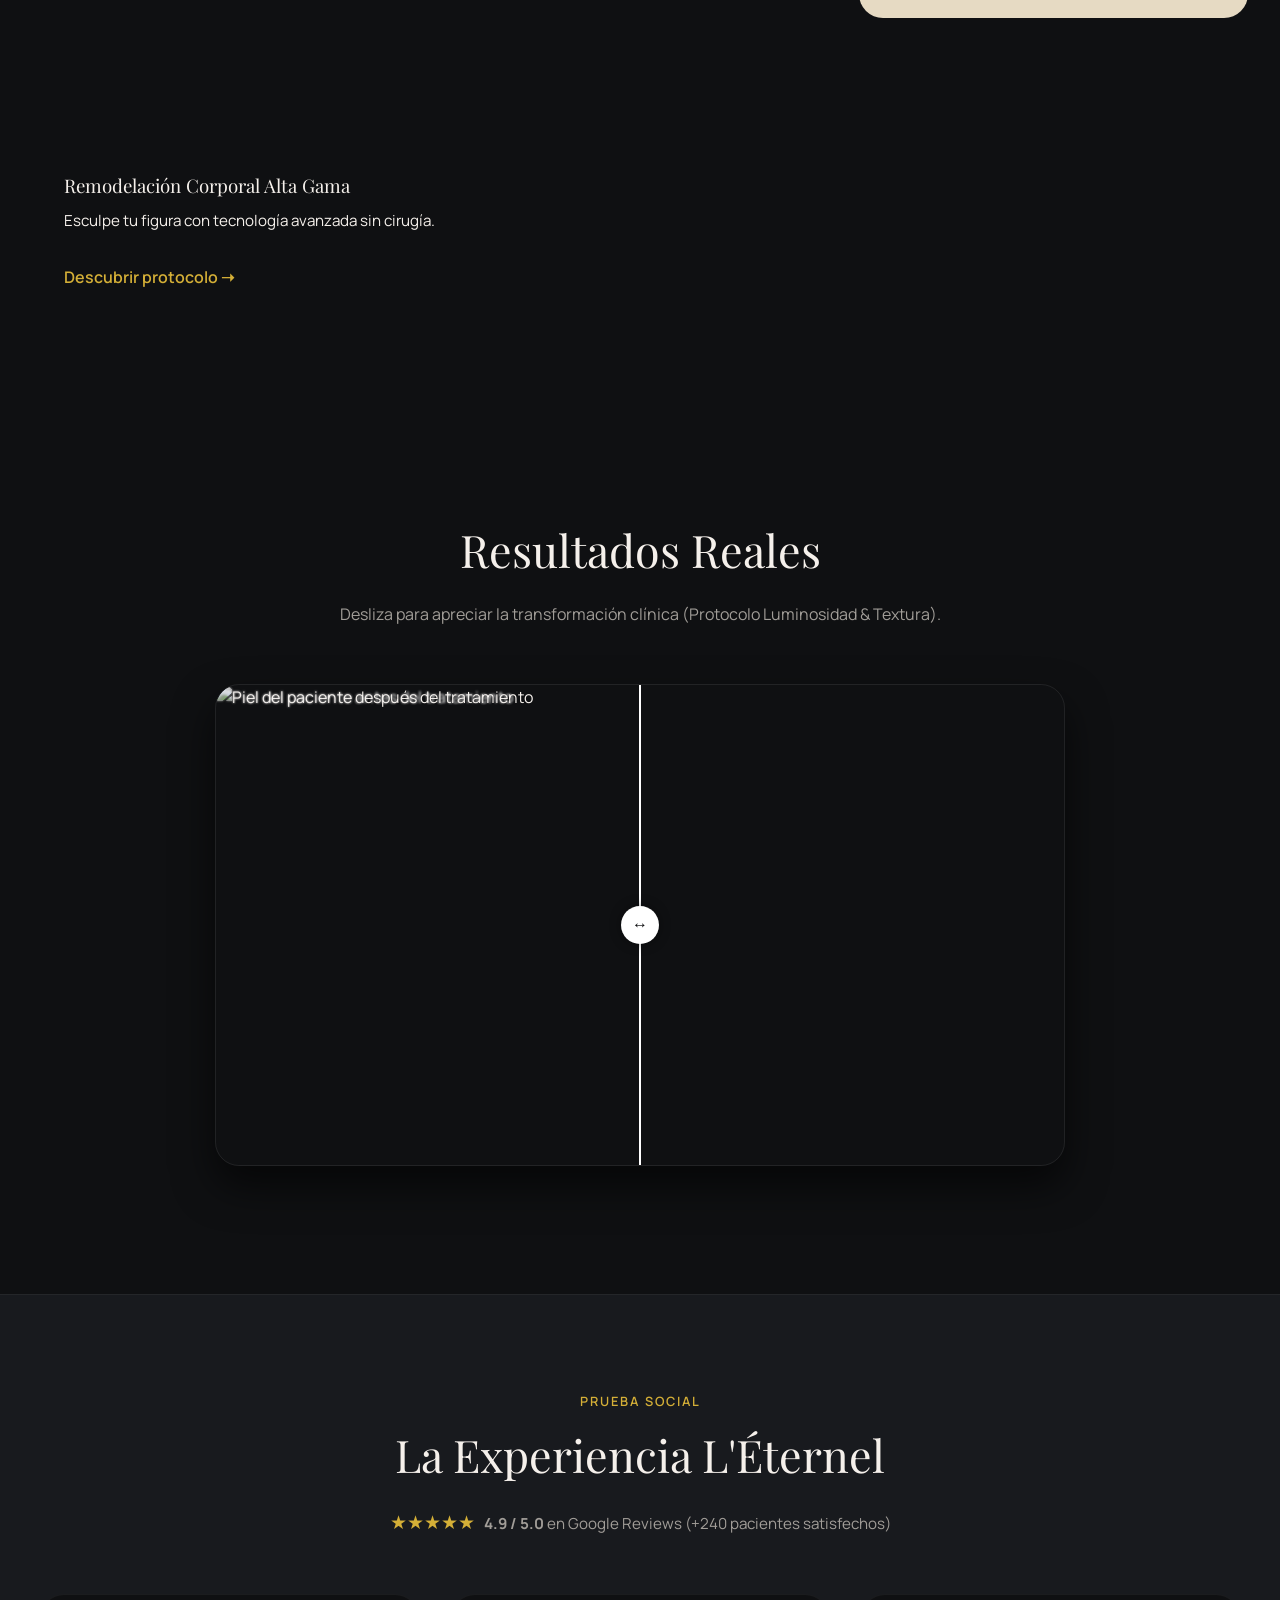
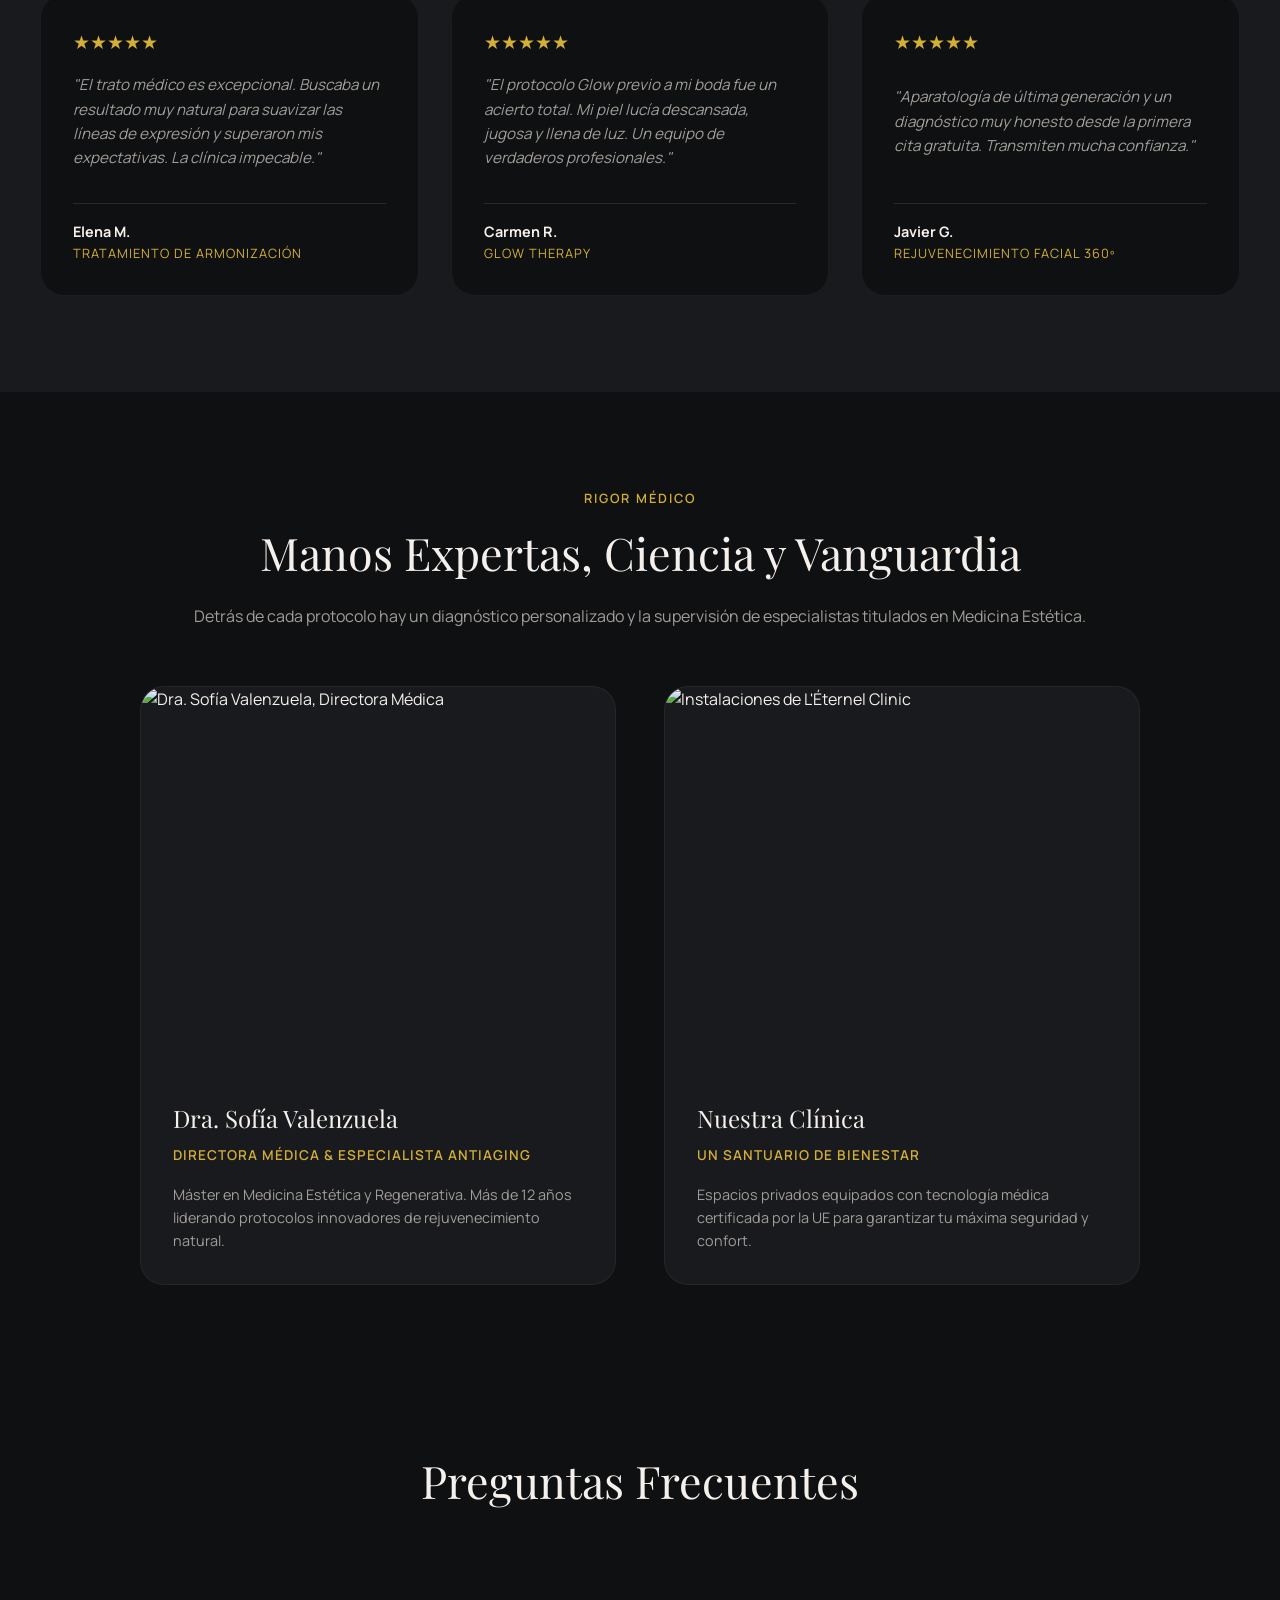
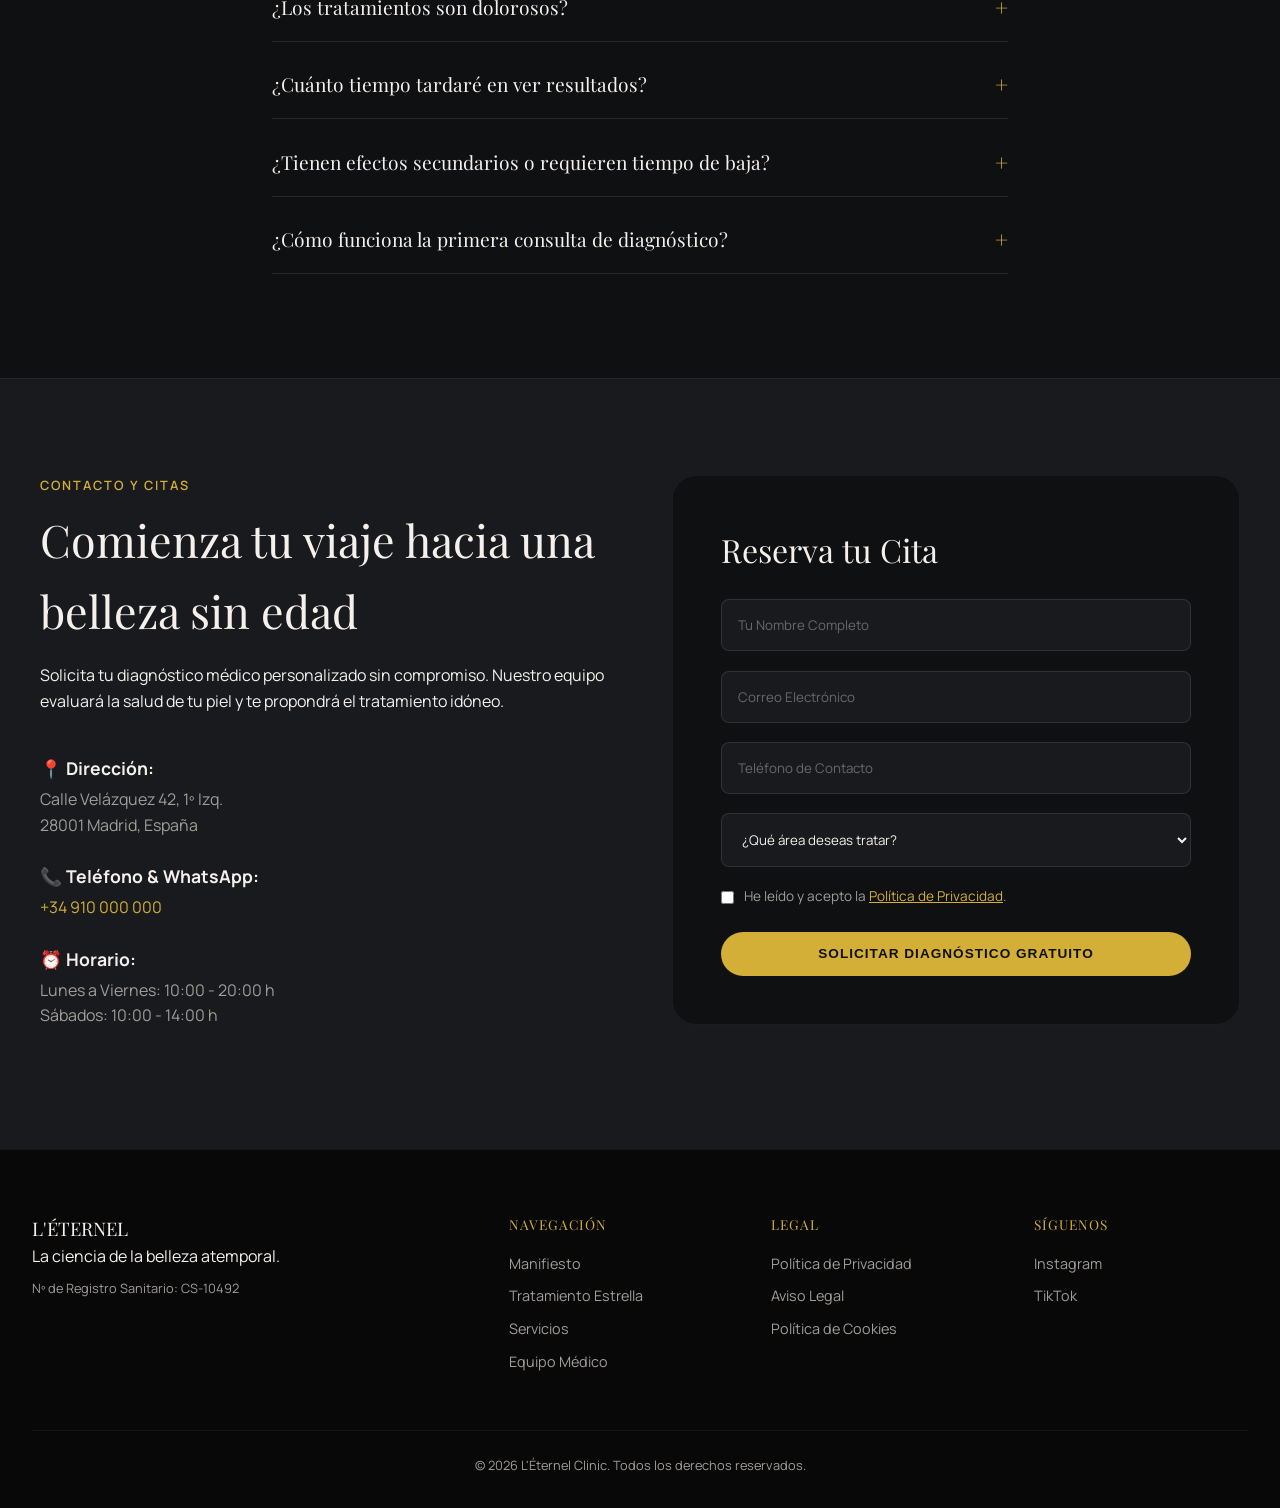
==== commit d616ef47: "Add files via upload" ====
--- a/index.html
+++ b/index.html
@@ -296,7 +296,7 @@
 
             <div class="contact-box">
                 <h3>Reserva tu Cita</h3>
-                <form action="#" method="POST" class="contact-form">
+                <form id="contact-form" action="#" method="POST" class="contact-form">
                     <div class="form-group">
                         <label for="name" class="visually-hidden">Nombre completo</label>
                         <input type="text" id="name" name="name" placeholder="Tu Nombre Completo" required autocomplete="name">
@@ -325,6 +325,8 @@
                         <label for="rgpd">He leído y acepto la <a href="privacy.html" target="_blank" rel="noopener">Política de Privacidad</a>.</label>
                     </div>
                     <button type="submit" class="btn-primary full-width">Solicitar Diagnóstico Gratuito</button>
+                    <!-- Mensaje de éxito oculto -->
+                    <p id="form-success-msg" style="display: none; color: var(--accent-gold); margin-top: 15px; font-weight: 600; text-align: center;">¡Gracias! Hemos recibido tu solicitud. Nos pondremos en contacto pronto.</p>
                 </form>
             </div>
         </div>
--- a/styles.css
+++ b/styles.css
@@ -1,3 +1,17 @@
+/* Añade esto a la regla html (arriba del todo en tu CSS) */
+html {
+    scroll-behavior: smooth;
+    background-color: var(--bg-dark);
+    scroll-padding-top: 80px; /* Compensa la altura del navbar fijo en los enlaces ancla */
+}
+
+/* Modifica el estado focus (en la Sección 10. FAQ & CONTACTO) */
+.form-group input:focus, .form-group select:focus { 
+    border-color: var(--accent-gold); 
+    outline: 2px solid rgba(212, 175, 55, 0.5); /* Mejor visibilidad y accesibilidad */
+    outline-offset: 2px;
+}
+
 /* =========================================
    1. RESET GLOBAL Y BLINDAJE DE IMÁGENES
 ========================================= */
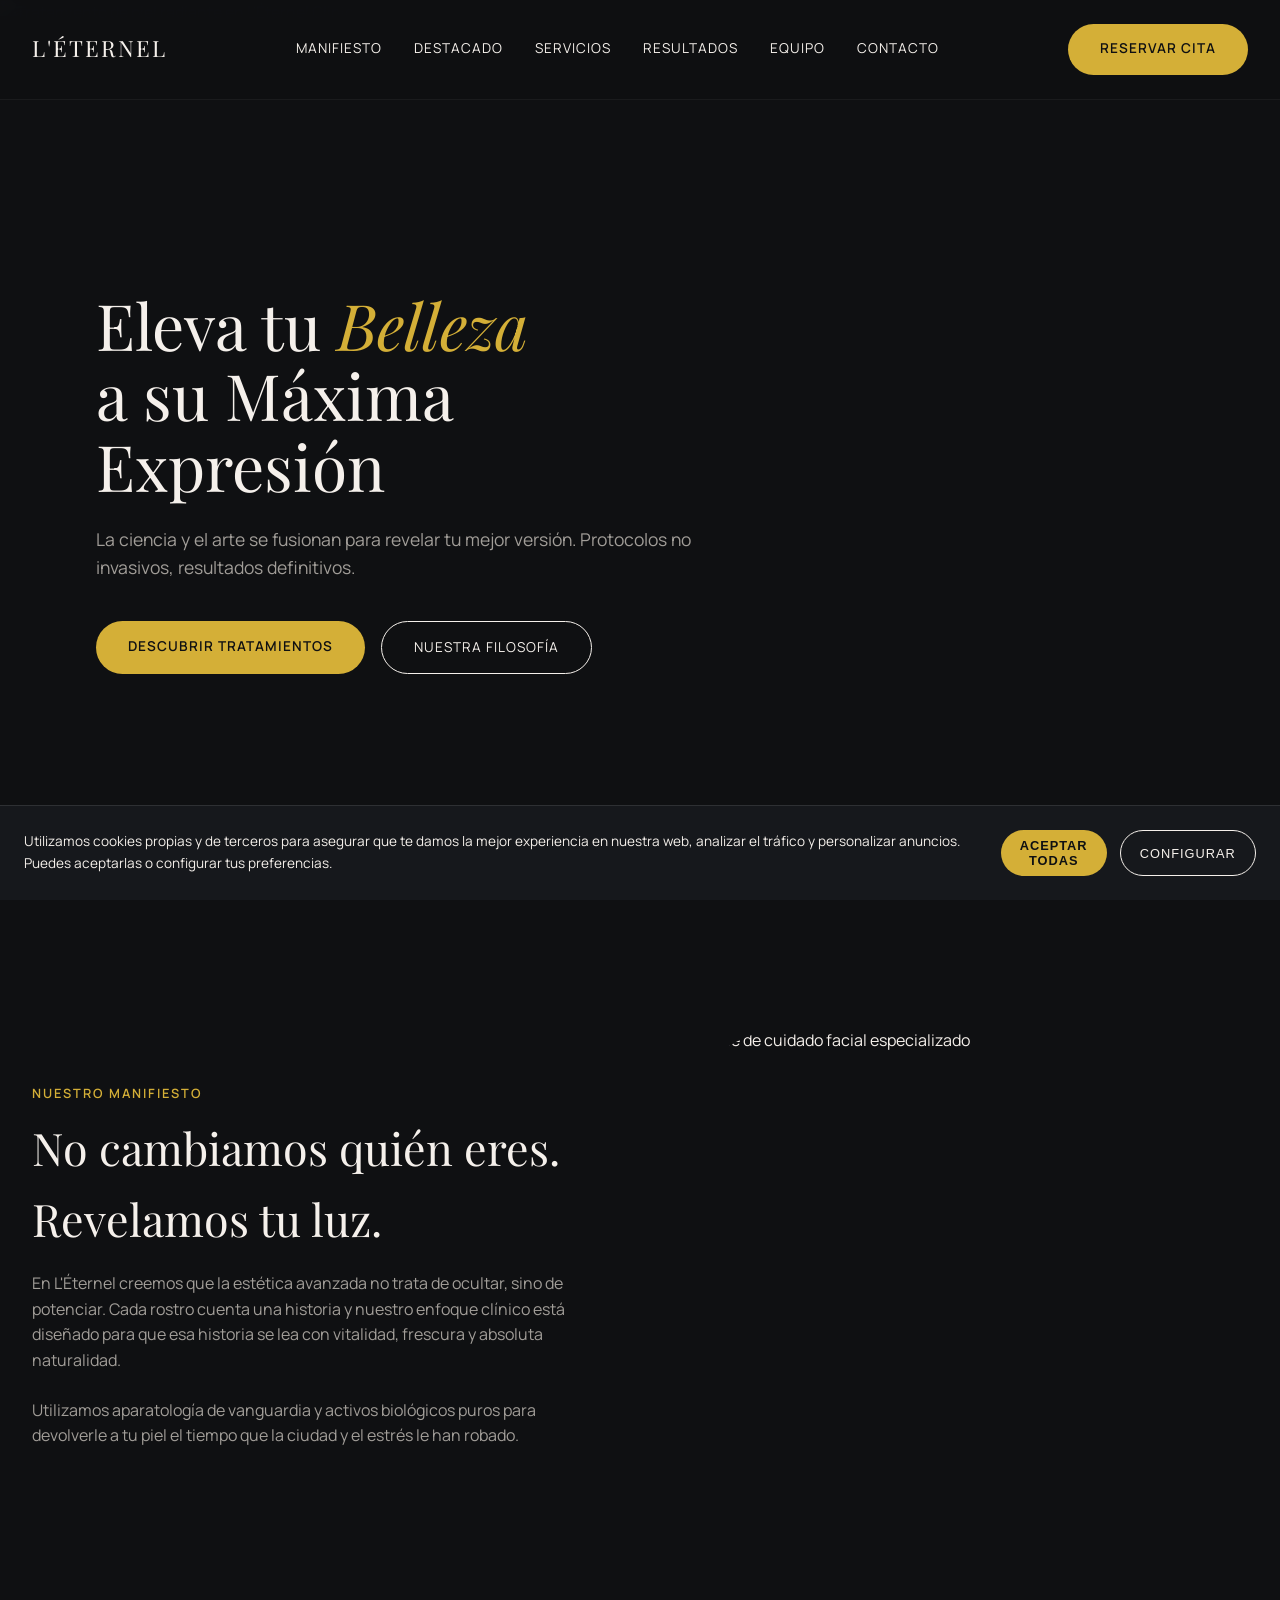
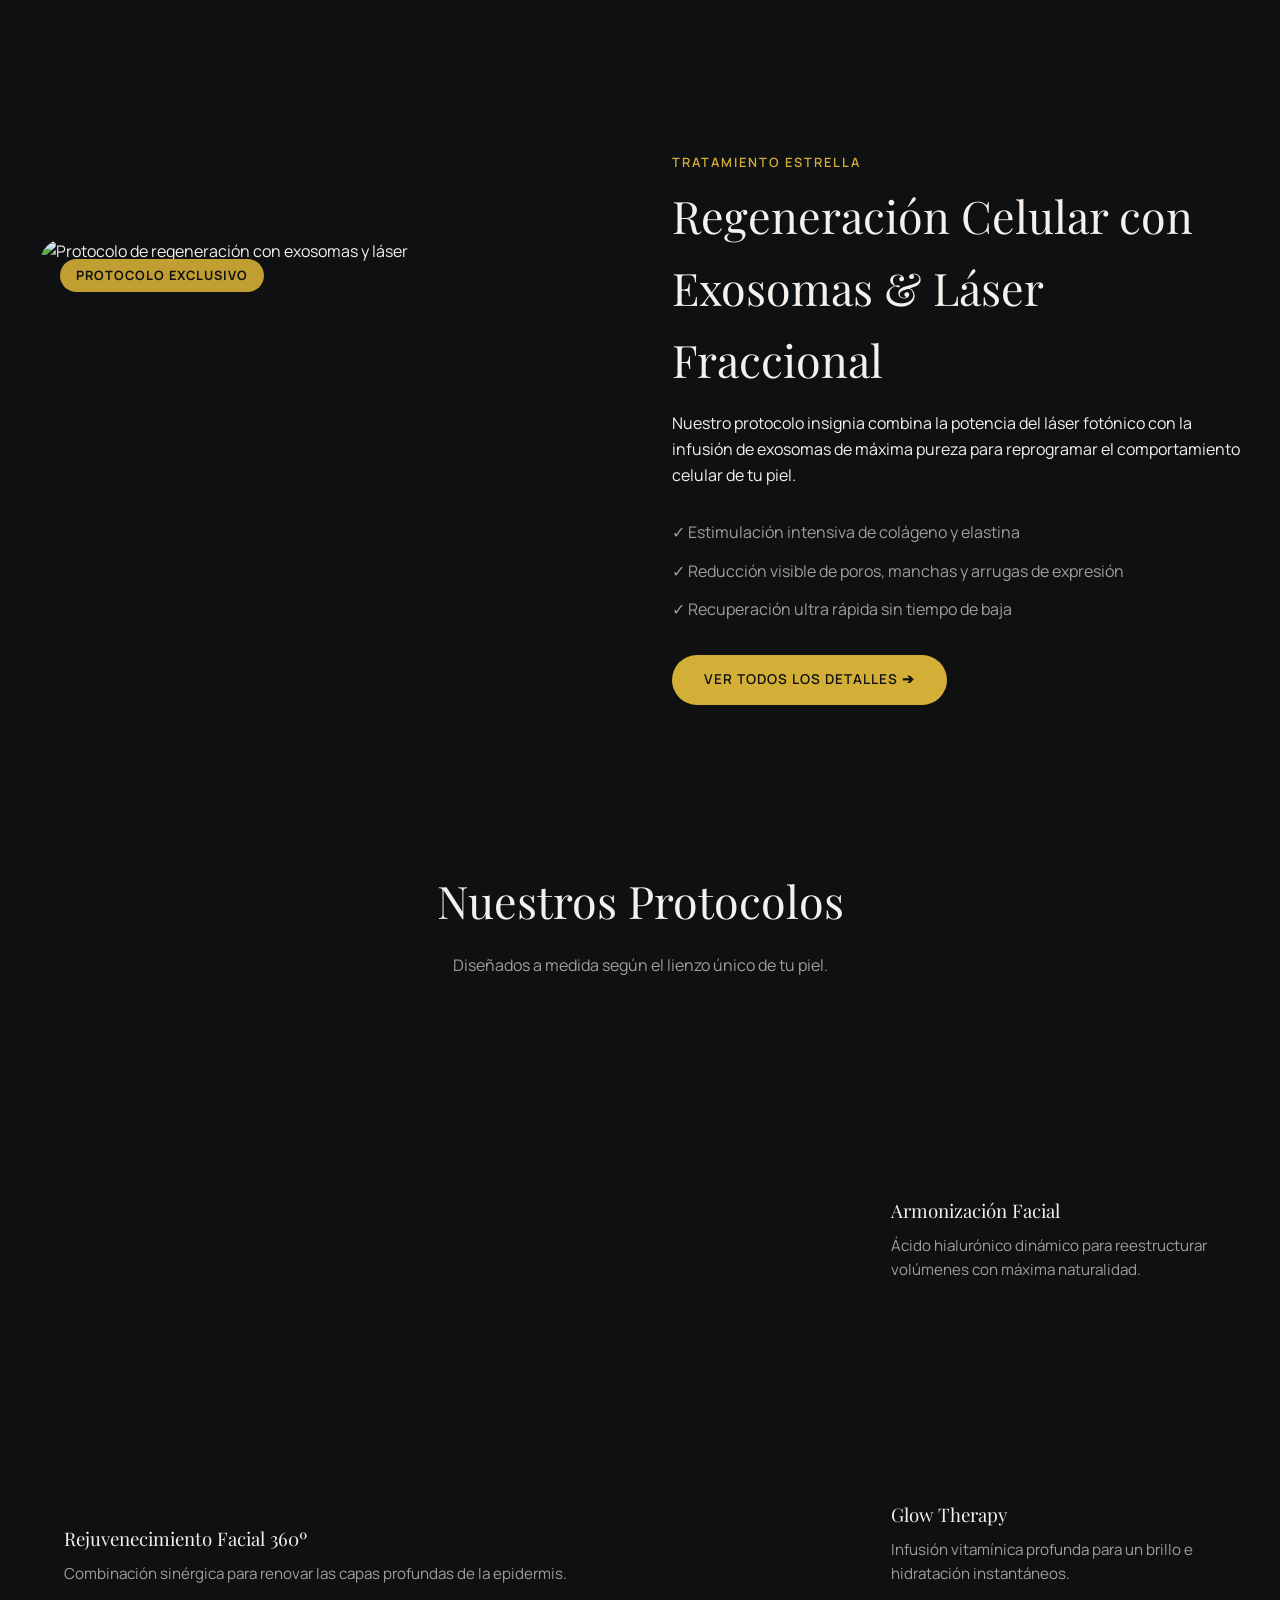
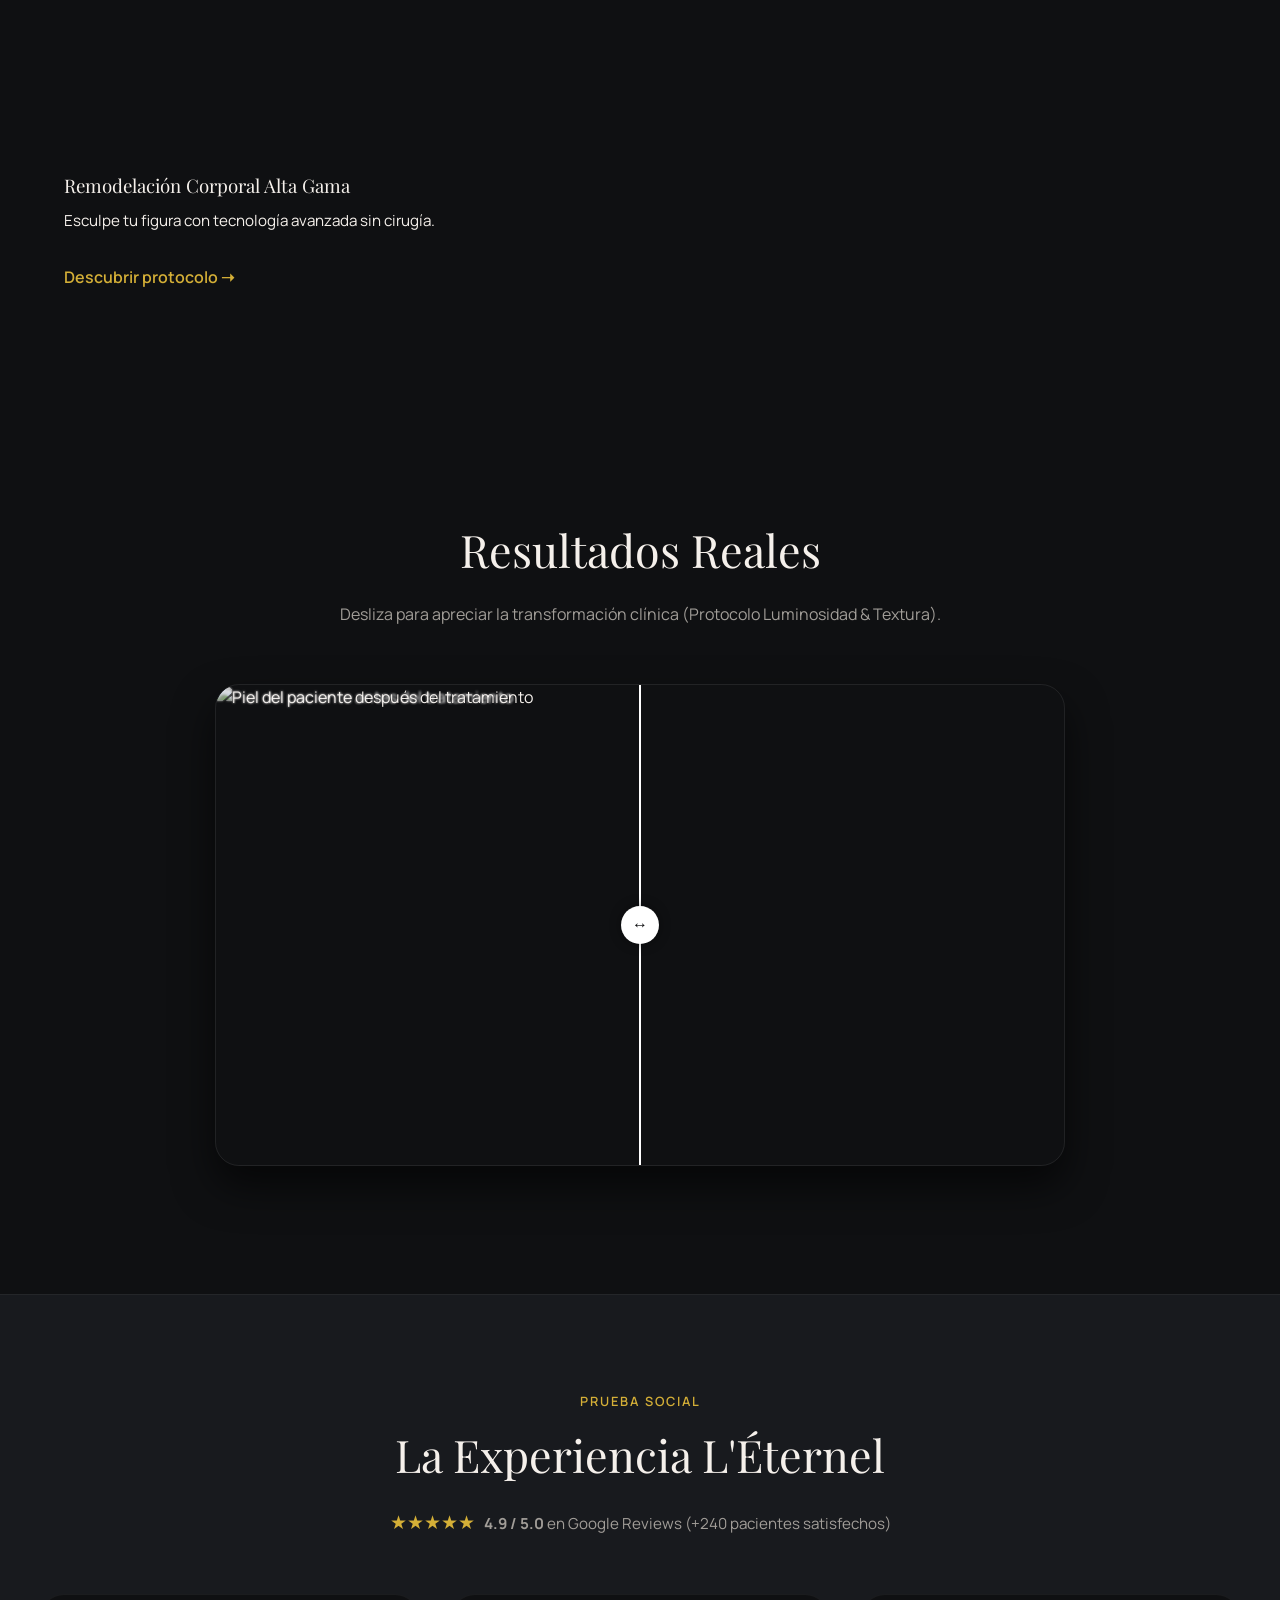
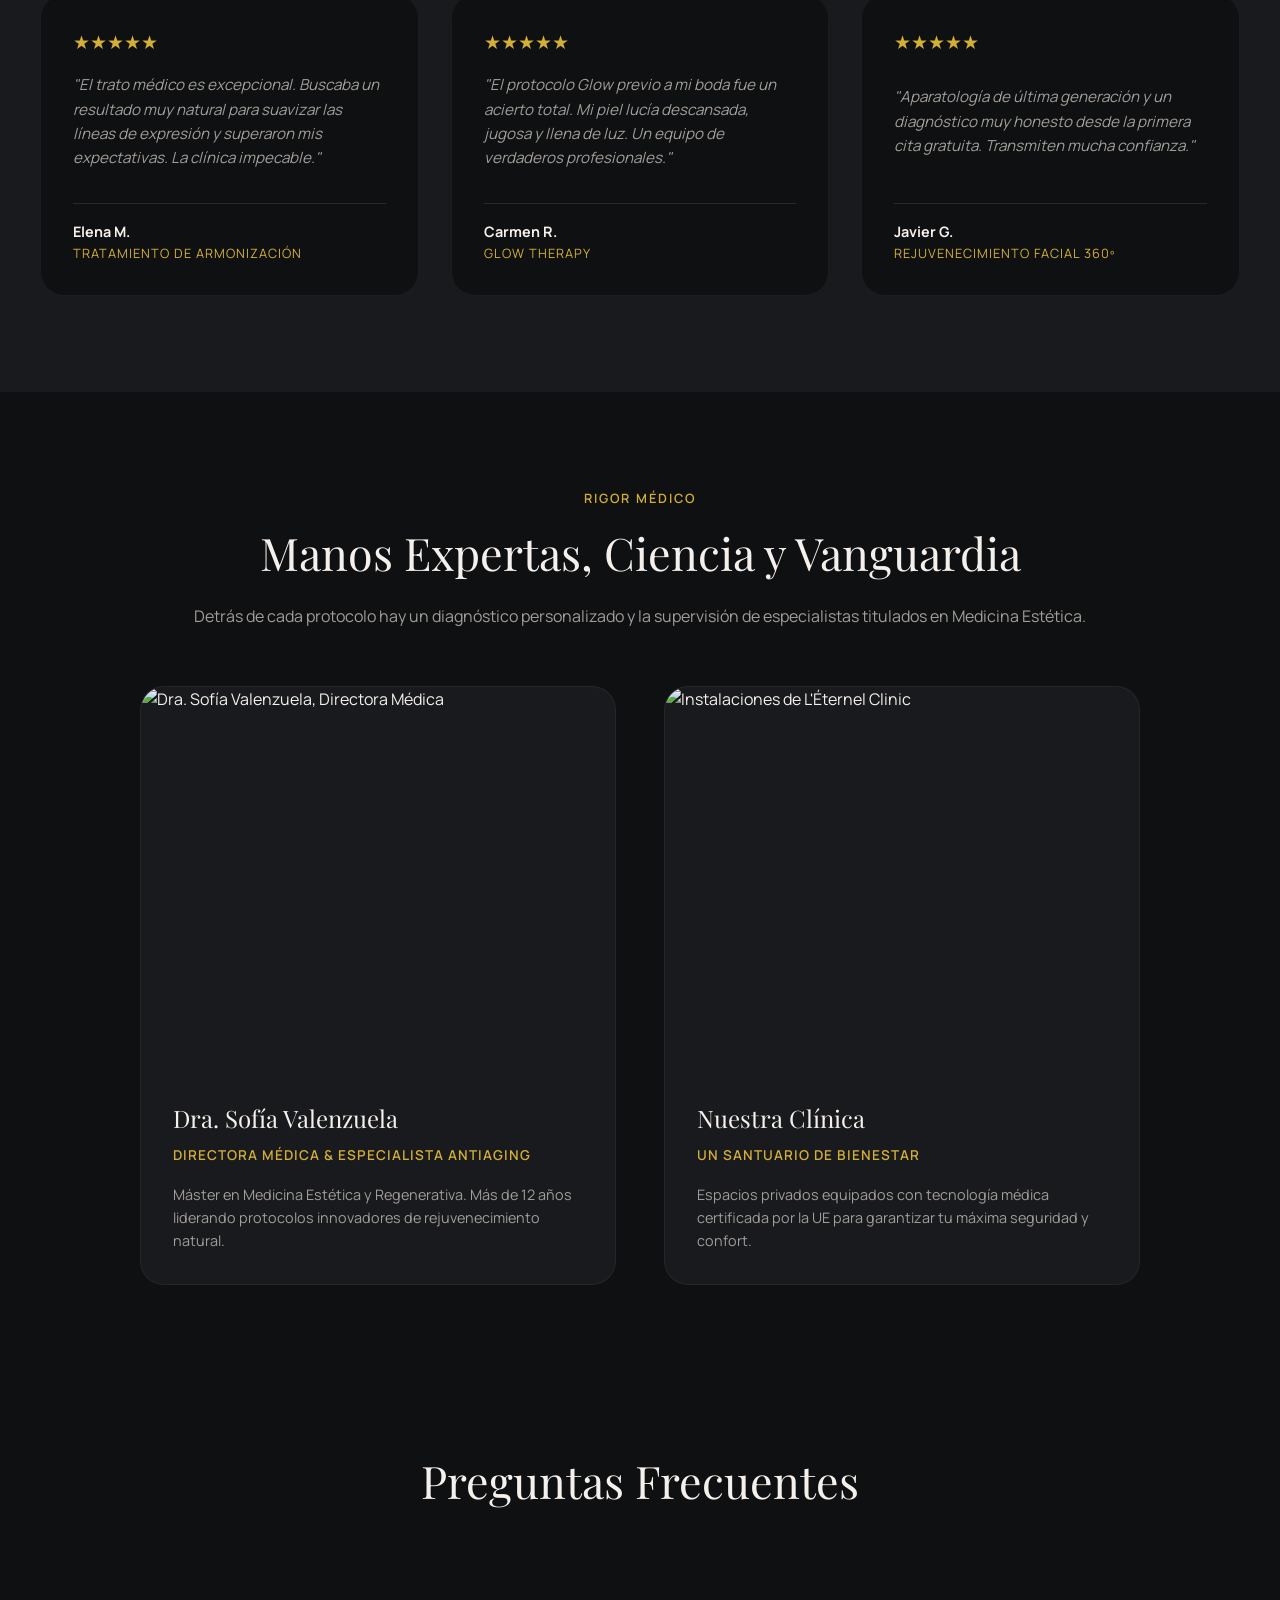
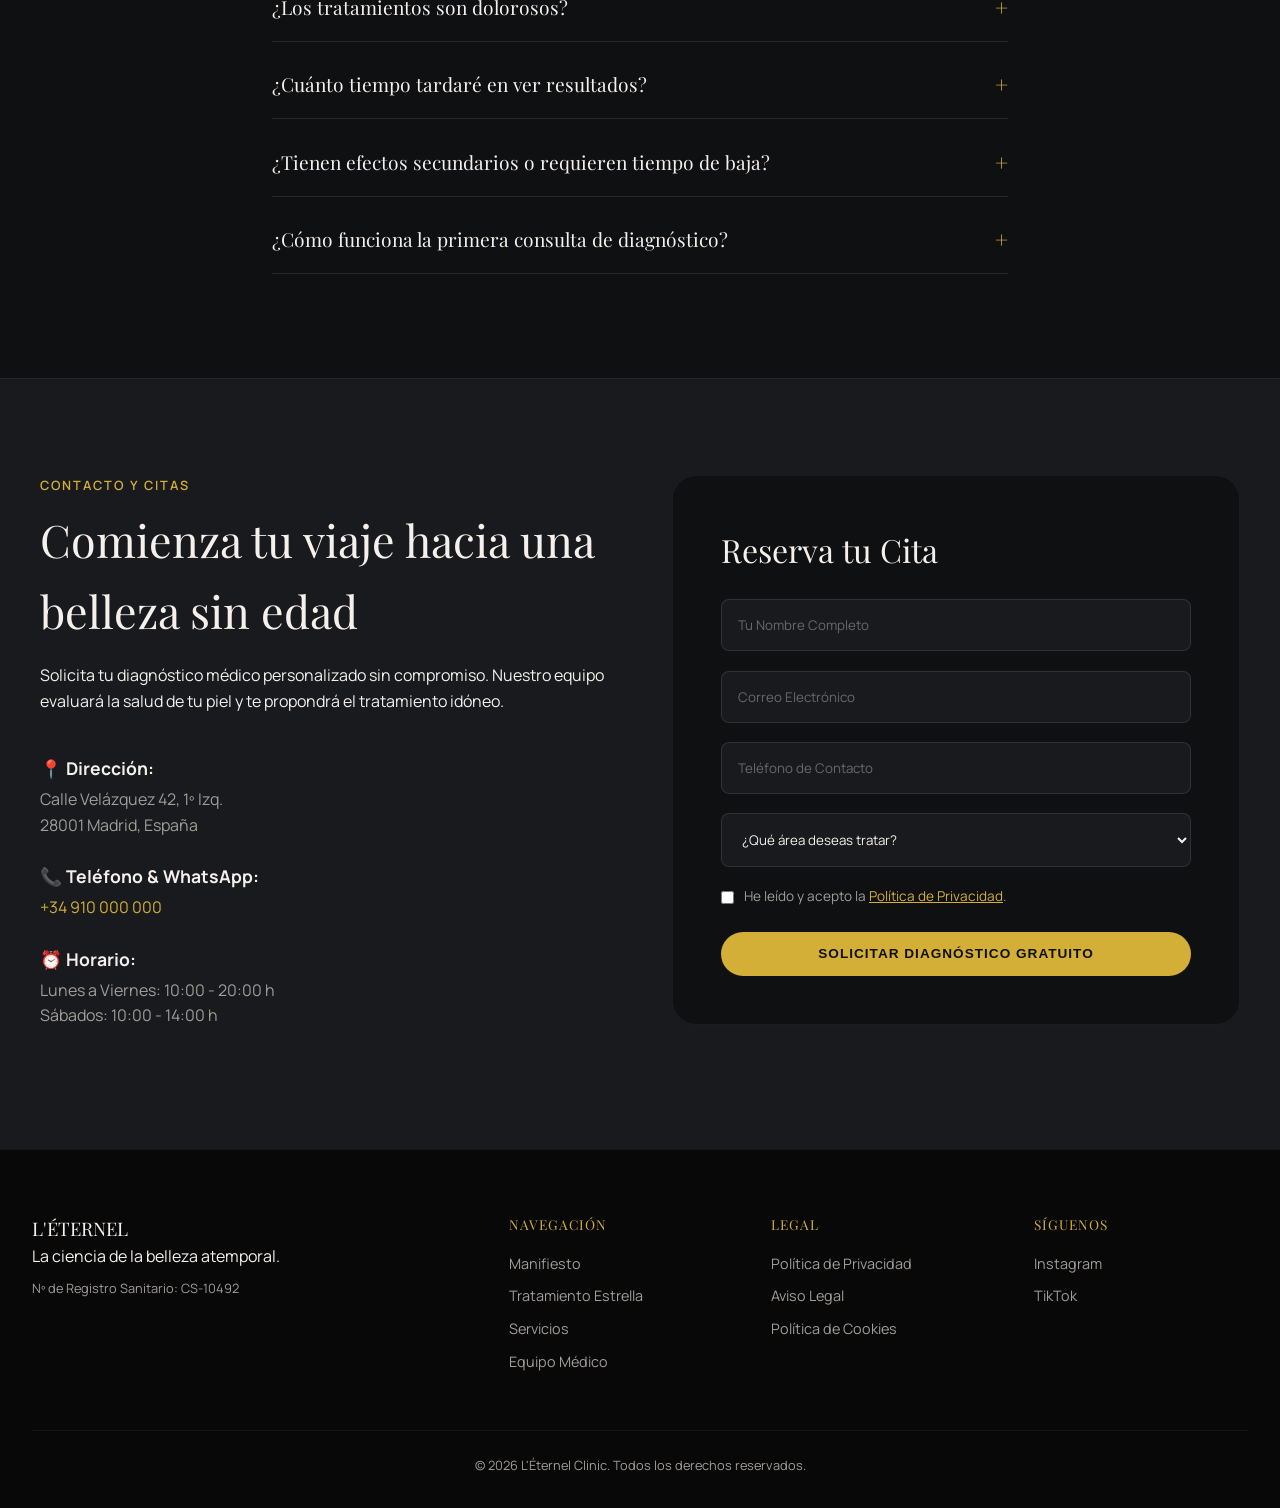
==== commit 34e33443: "Add files via upload" ====
--- a/index.html
+++ b/index.html
@@ -118,23 +118,29 @@
                     <p>Combinación sinérgica para renovar las capas profundas de la epidermis.</p>
                 </div>
             </div>
-            <div class="bento-item reveal fade-in delay-1">
-                <div class="bento-content dark-card">
+            
+            <!-- CORRECCIÓN: Armonización Facial ahora tiene imagen en lugar de color plano -->
+            <div class="bento-item reveal fade-in delay-1" style="background-image: url('https://images.unsplash.com/photo-1590159763121-7c9bc388ddfb?auto=format&fit=crop&w=800&q=80');">
+                <div class="bento-content">
                     <h3>Armonización Facial</h3>
                     <p>Ácido hialurónico dinámico para reestructurar volúmenes con máxima naturalidad.</p>
                 </div>
             </div>
-            <div class="bento-item reveal fade-in delay-2">
-                <div class="bento-content nude-card">
+            
+            <!-- CORRECCIÓN: Glow Therapy ahora tiene imagen en lugar de color plano -->
+            <div class="bento-item reveal fade-in delay-2" style="background-image: url('https://images.unsplash.com/photo-1515377905703-c4788e51af15?auto=format&fit=crop&w=800&q=80');">
+                <div class="bento-content">
                     <h3>Glow Therapy</h3>
                     <p>Infusión vitamínica profunda para un brillo e hidratación instantáneos.</p>
                 </div>
             </div>
+            
             <div class="bento-item wide reveal fade-in" style="background-image: url('https://images.unsplash.com/photo-1629909613654-28e377c37b09?auto=format&fit=crop&w=1200&q=80');">
                 <div class="bento-content image-card">
                     <h3>Remodelación Corporal Alta Gama</h3>
                     <p style="color: var(--text-main); margin-bottom: 1rem;">Esculpe tu figura con tecnología avanzada sin cirugía.</p>
-                    <a href="service.html" class="link-arrow">Descubrir protocolo ➝</a>
+                    <!-- CORRECCIÓN: Enlace ajustado para evitar Error 404 -->
+                    <a href="#contacto" class="link-arrow">Descubrir protocolo ➝</a>
                 </div>
             </div>
         </div>
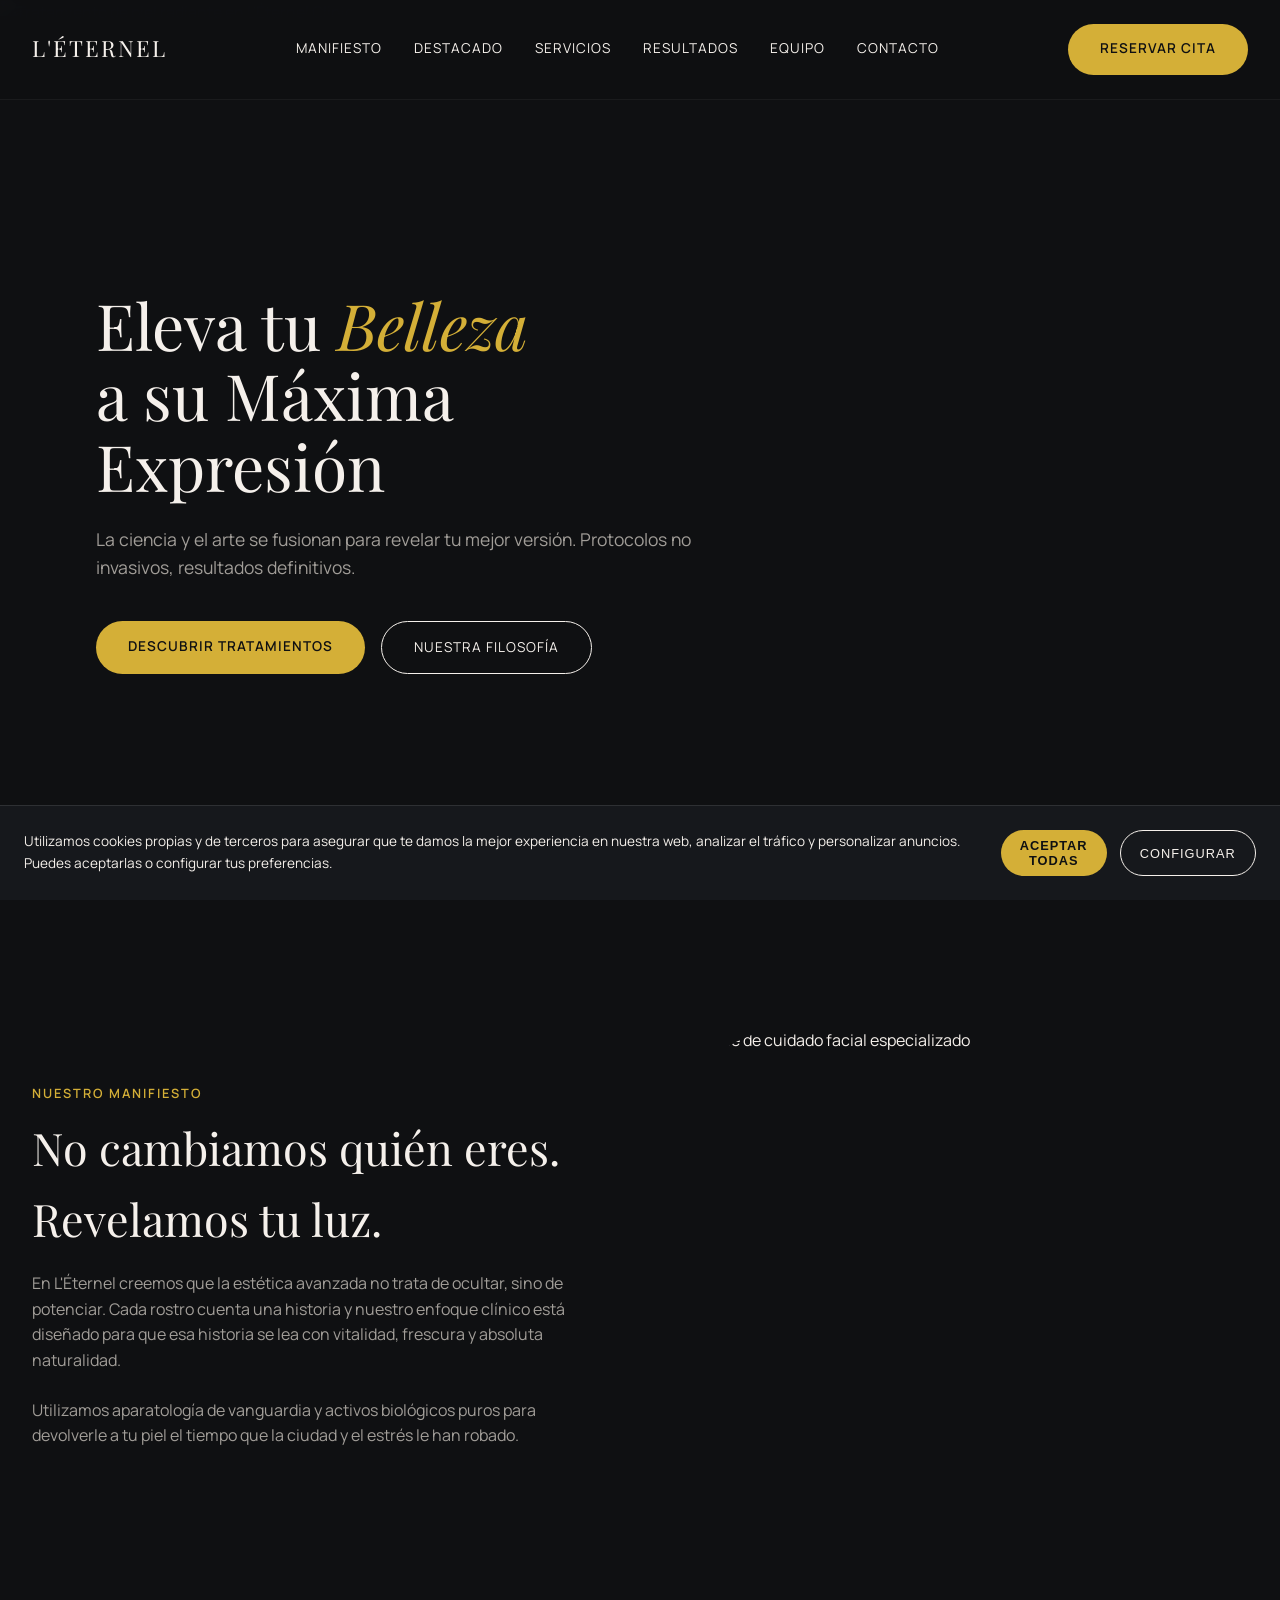
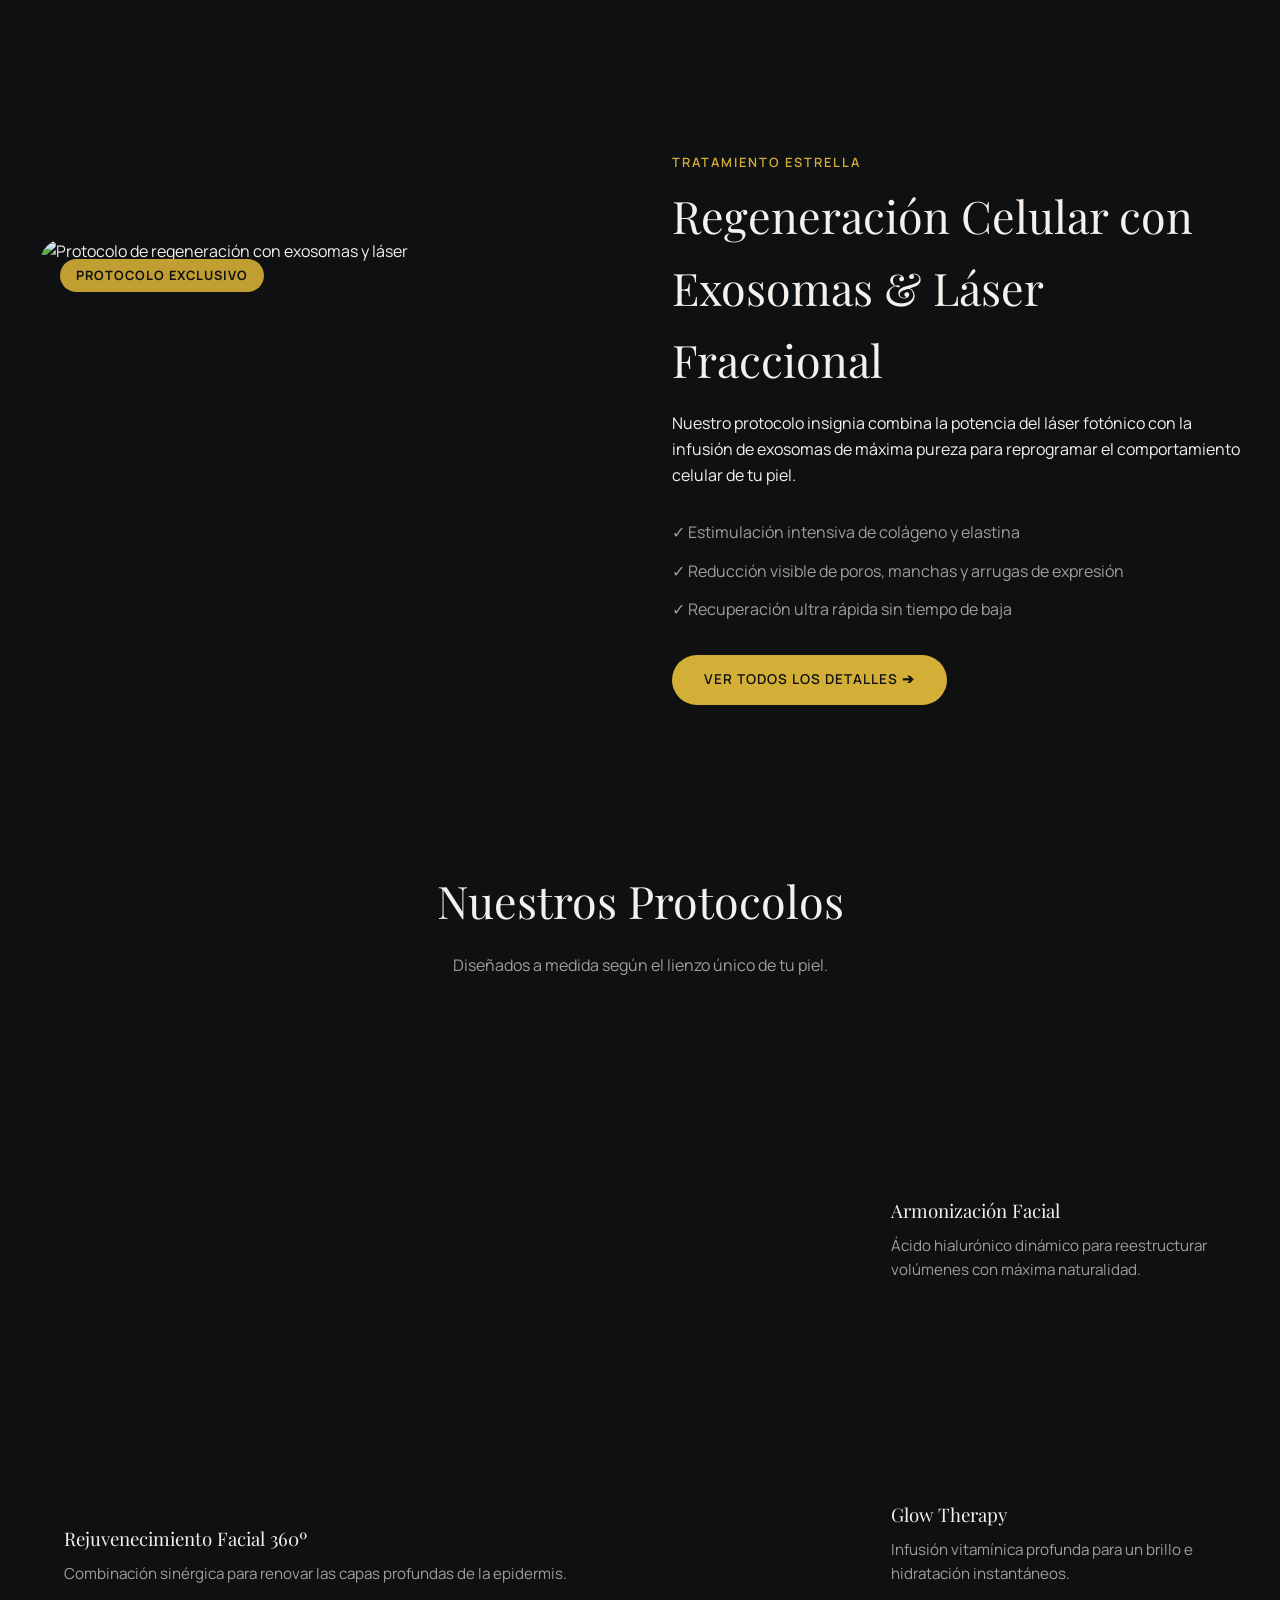
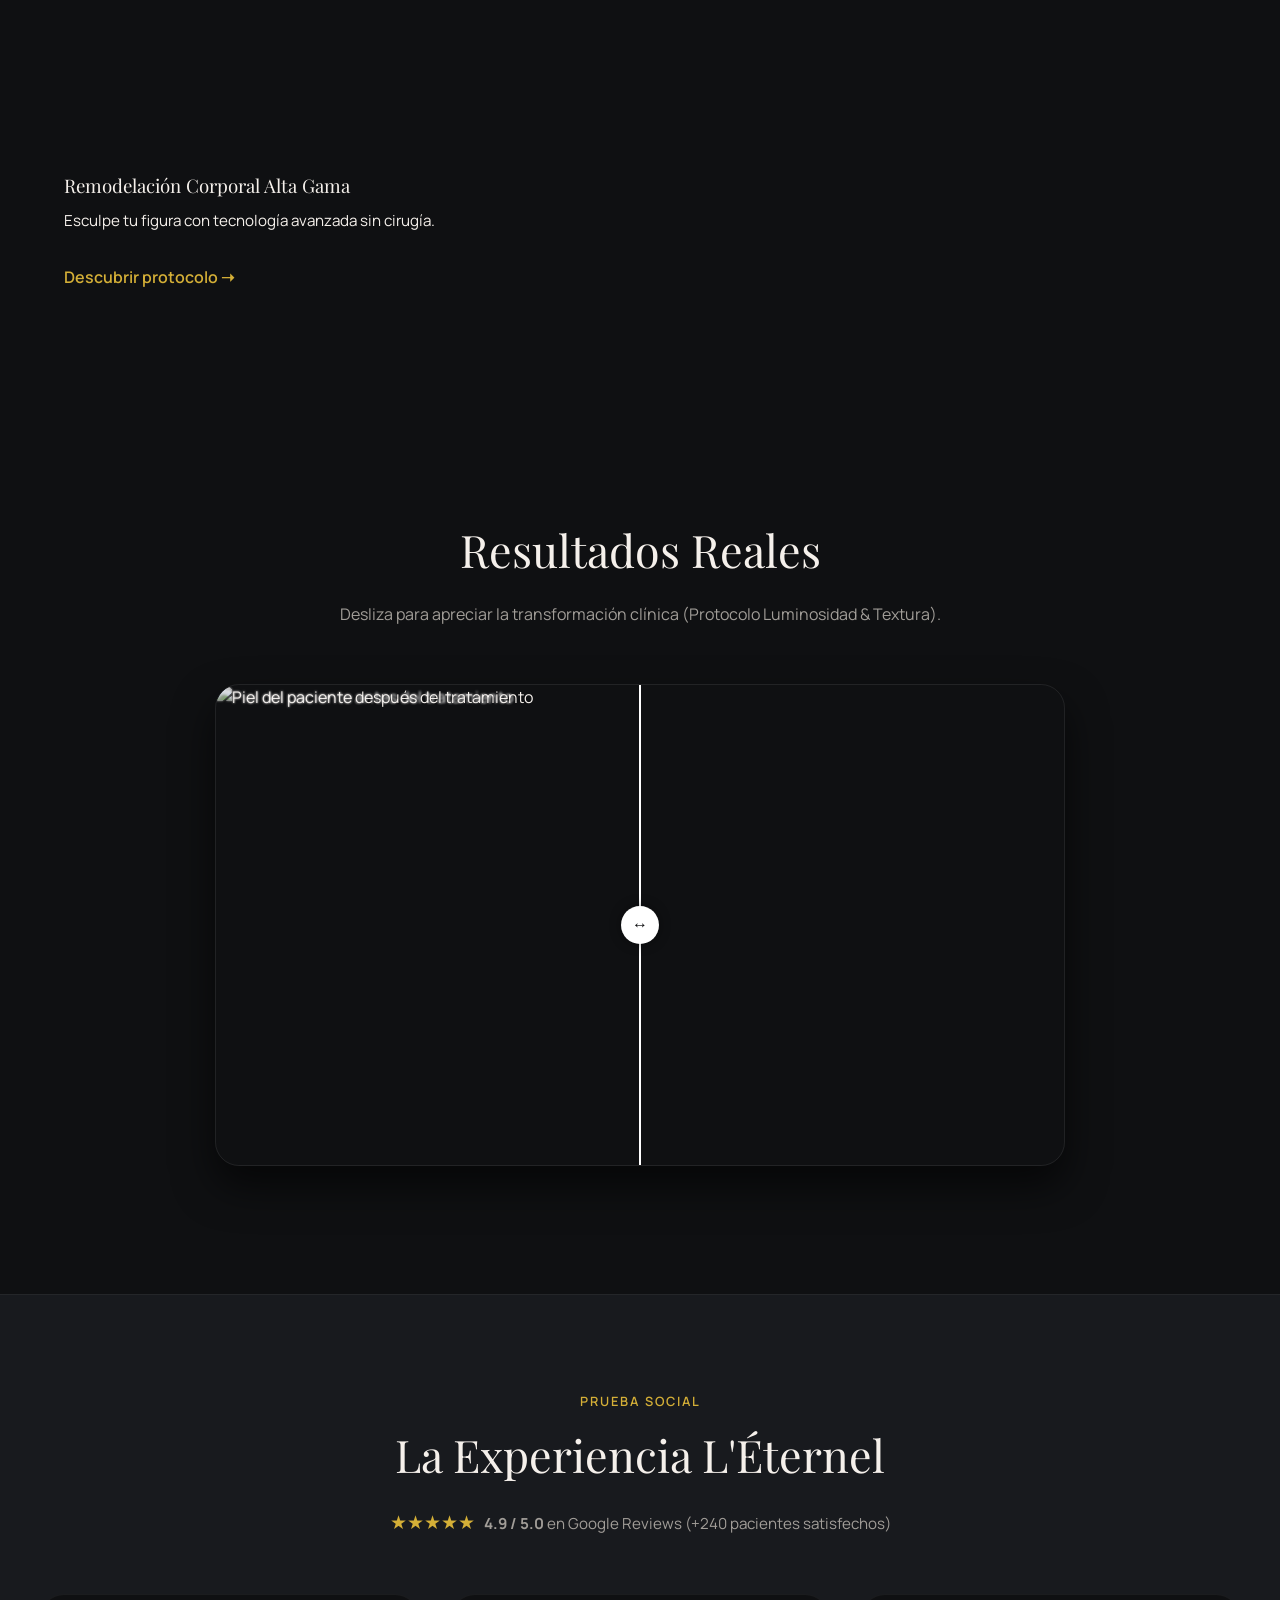
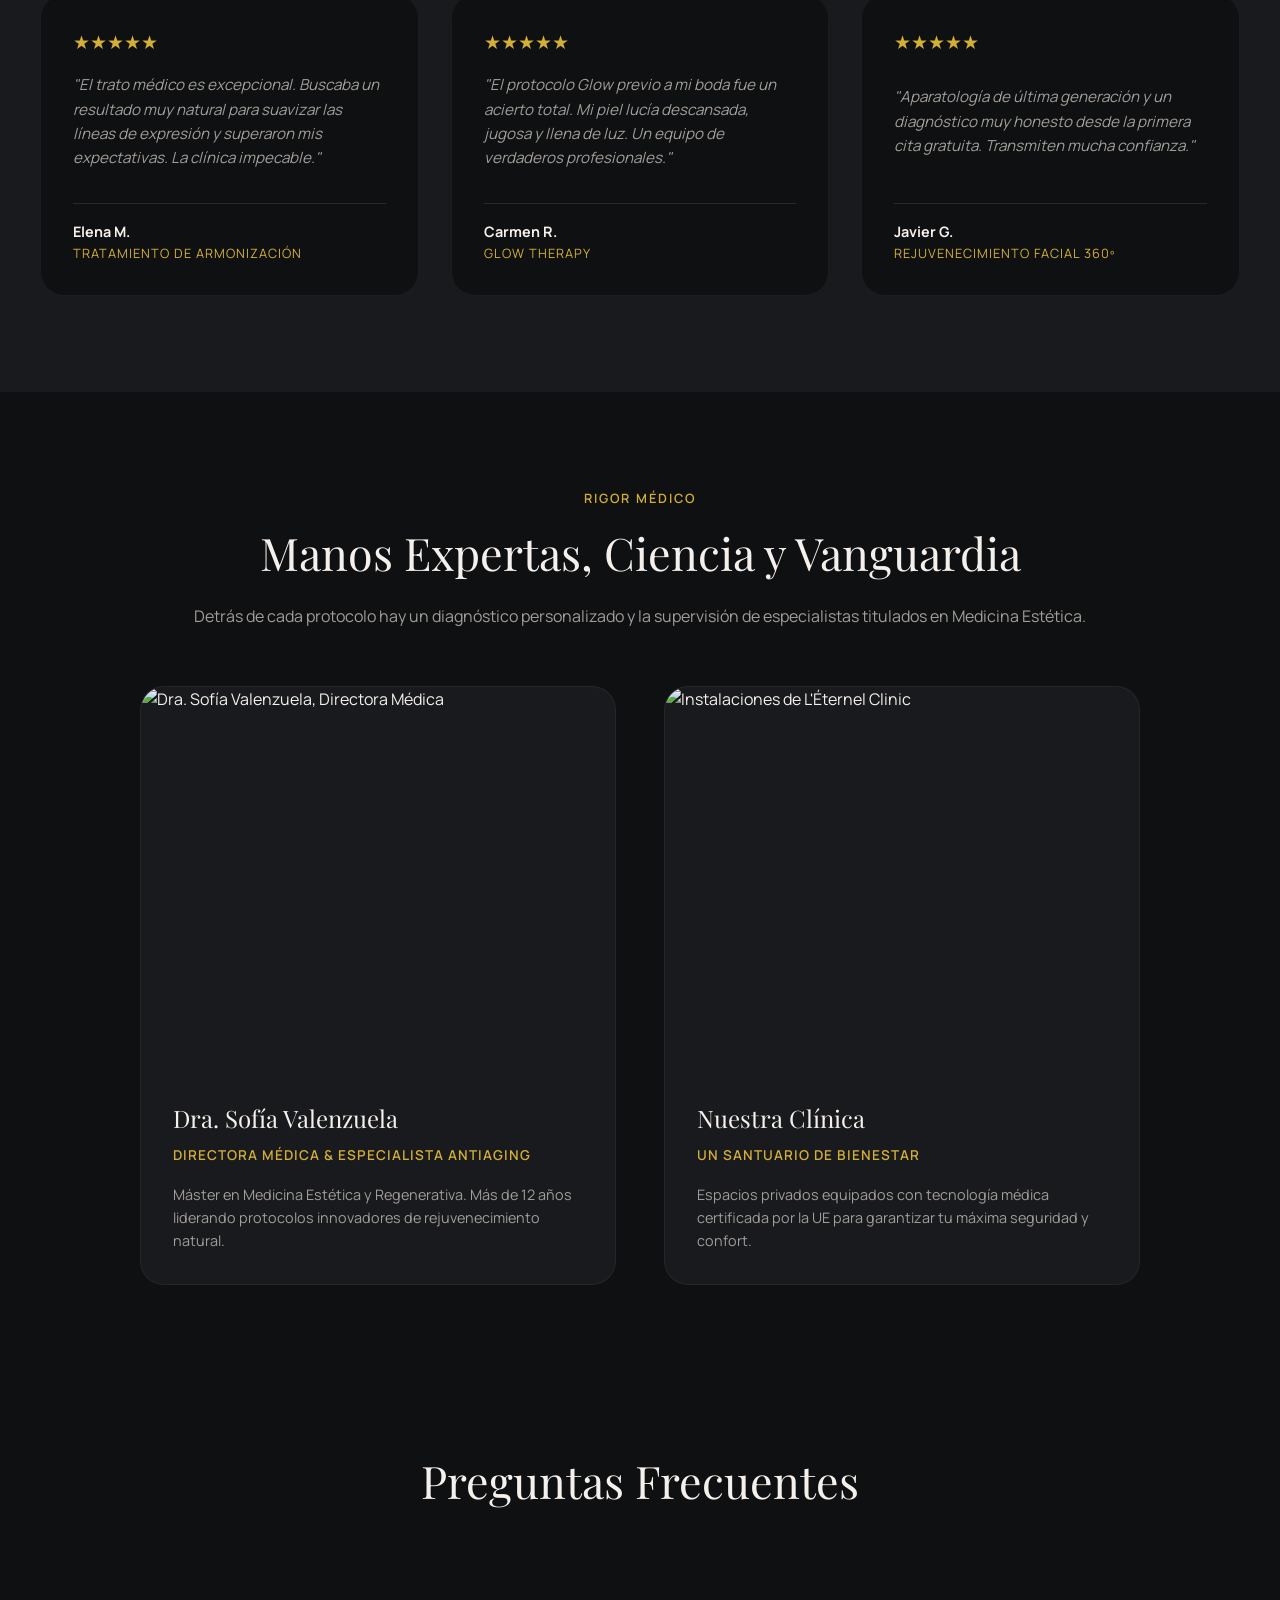
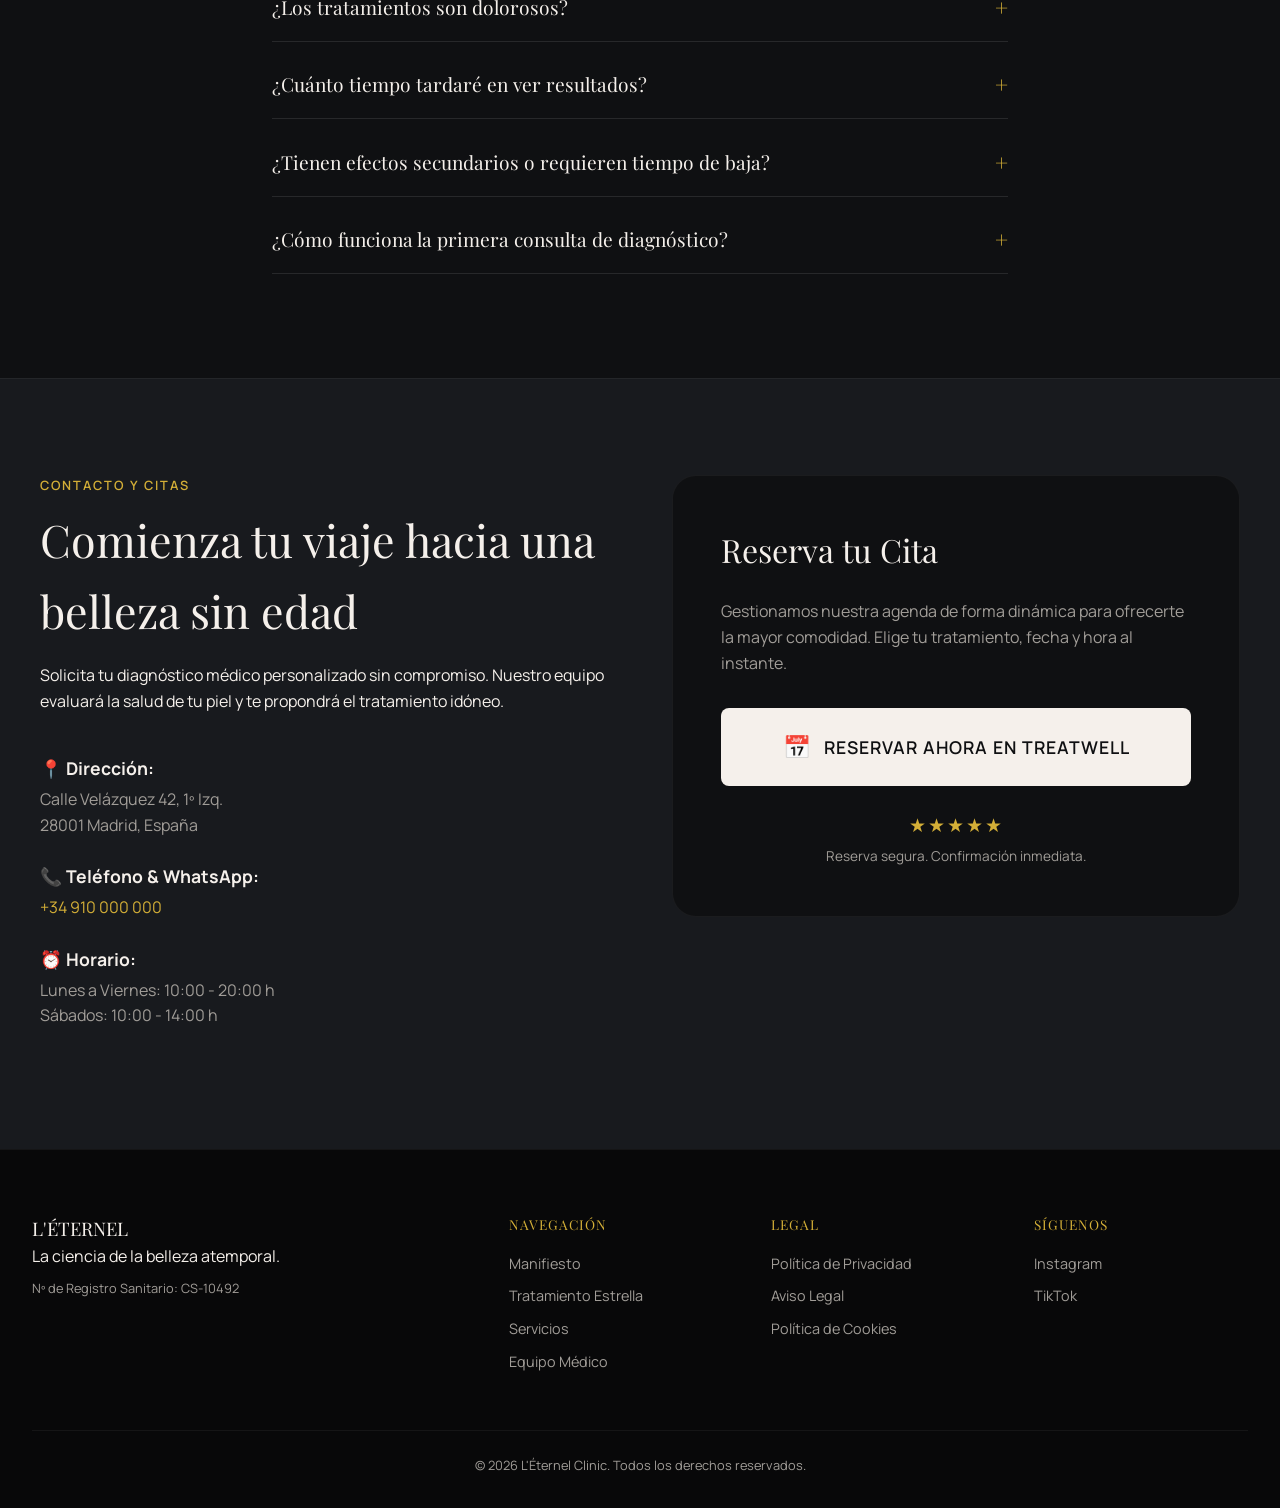
==== commit 7219f919: "Add files via upload" ====
--- a/index.html
+++ b/index.html
@@ -302,38 +302,23 @@
 
             <div class="contact-box">
                 <h3>Reserva tu Cita</h3>
-                <form id="contact-form" action="#" method="POST" class="contact-form">
-                    <div class="form-group">
-                        <label for="name" class="visually-hidden">Nombre completo</label>
-                        <input type="text" id="name" name="name" placeholder="Tu Nombre Completo" required autocomplete="name">
-                    </div>
-                    <div class="form-group">
-                        <label for="email" class="visually-hidden">Correo electrónico</label>
-                        <input type="email" id="email" name="email" placeholder="Correo Electrónico" required autocomplete="email">
-                    </div>
-                    <div class="form-group">
-                        <label for="phone" class="visually-hidden">Teléfono</label>
-                        <input type="tel" id="phone" name="phone" placeholder="Teléfono de Contacto" autocomplete="tel">
-                    </div>
-                    <div class="form-group">
-                        <label for="service" class="visually-hidden">Tratamiento de interés</label>
-                        <select id="service" name="service" required>
-                            <option value="" disabled selected>¿Qué área deseas tratar?</option>
-                            <option value="estrella">Tratamiento Estrella (Exosomas + Láser)</option>
-                            <option value="facial">Rejuvenecimiento Facial 360º</option>
-                            <option value="armonizacion">Armonización Facial</option>
-                            <option value="glow">Glow Therapy</option>
-                            <option value="corporal">Remodelación Corporal</option>
-                        </select>
-                    </div>
-                    <div class="form-group checkbox-group">
-                        <input type="checkbox" id="rgpd" name="rgpd" required>
-                        <label for="rgpd">He leído y acepto la <a href="privacy.html" target="_blank" rel="noopener">Política de Privacidad</a>.</label>
-                    </div>
-                    <button type="submit" class="btn-primary full-width">Solicitar Diagnóstico Gratuito</button>
-                    <!-- Mensaje de éxito oculto -->
-                    <p id="form-success-msg" style="display: none; color: var(--accent-gold); margin-top: 15px; font-weight: 600; text-align: center;">¡Gracias! Hemos recibido tu solicitud. Nos pondremos en contacto pronto.</p>
-                </form>
+                <p style="color: var(--text-muted); margin-bottom: 2rem;">
+                    Gestionamos nuestra agenda de forma dinámica para ofrecerte la mayor comodidad. Elige tu tratamiento, fecha y hora al instante.
+                </p>
+                
+                <!-- Opción A: Enlace directo con diseño Premium -->
+                <a href="https://www.treatwell.es/establecimiento/TU-CLINICA" target="_blank" rel="noopener" class="btn-treatwell">
+                    <span class="treatwell-icon">📅</span>
+                    Reservar ahora en Treatwell
+                </a>
+
+                <!-- Opción B: Placeholder para Widget (Si Treatwell te proporciona un código de integración tipo iframe o script, ponlo aquí y borra la Opción A) -->
+                <!-- <div id="treatwell-widget-container"></div> -->
+                
+                <div class="booking-guarantee">
+                    <span class="stars">★★★★★</span>
+                    <p>Reserva segura. Confirmación inmediata.</p>
+                </div>
             </div>
         </div>
     </section>
--- a/styles.css
+++ b/styles.css
@@ -671,4 +671,58 @@
     }
     .nav-links.active { right: 0; }
     .hamburger { display: block; }
+}
+
+/* =========================================
+   RESERVA DINÁMICA (TREATWELL)
+========================================= */
+.btn-treatwell {
+    display: flex;
+    align-items: center;
+    justify-content: center;
+    gap: 12px;
+    width: 100%;
+    padding: 1.2rem;
+    background-color: var(--text-main); /* Botón blanco/claro para máximo contraste */
+    color: var(--bg-dark);
+    border-radius: var(--radius-sm);
+    font-family: var(--font-body);
+    font-size: 1.1rem;
+    font-weight: 600;
+    text-transform: uppercase;
+    letter-spacing: 1px;
+    text-decoration: none;
+    transition: var(--transition);
+    border: 2px solid transparent;
+}
+
+.btn-treatwell:hover {
+    background-color: var(--accent-gold);
+    color: var(--bg-dark);
+    transform: translateY(-3px);
+    box-shadow: 0 10px 20px rgba(212, 175, 55, 0.2);
+}
+
+.treatwell-icon {
+    font-size: 1.4rem;
+}
+
+.booking-guarantee {
+    margin-top: 1.5rem;
+    text-align: center;
+    display: flex;
+    flex-direction: column;
+    align-items: center;
+    gap: 5px;
+}
+
+.booking-guarantee .stars {
+    color: var(--accent-gold);
+    font-size: 1.2rem;
+    letter-spacing: 2px;
+}
+
+.booking-guarantee p {
+    color: var(--text-muted);
+    font-size: 0.85rem;
 }
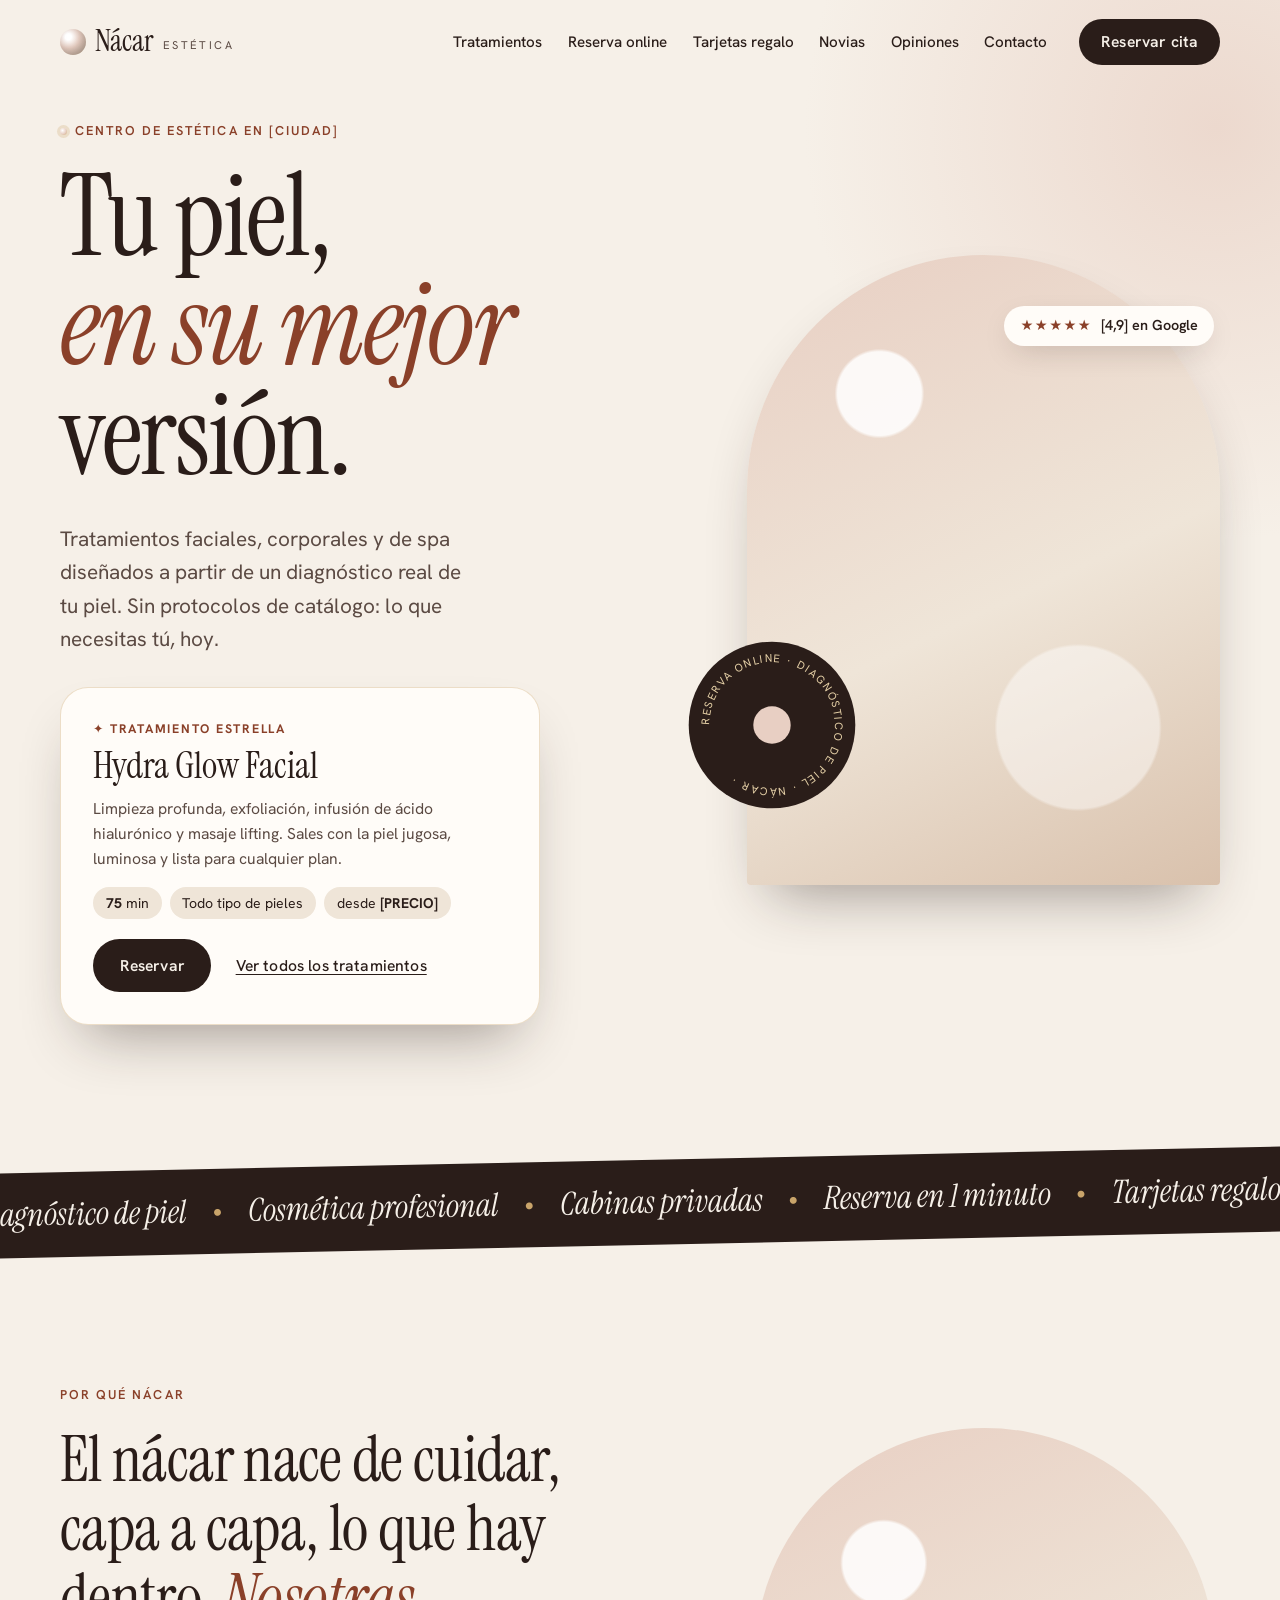
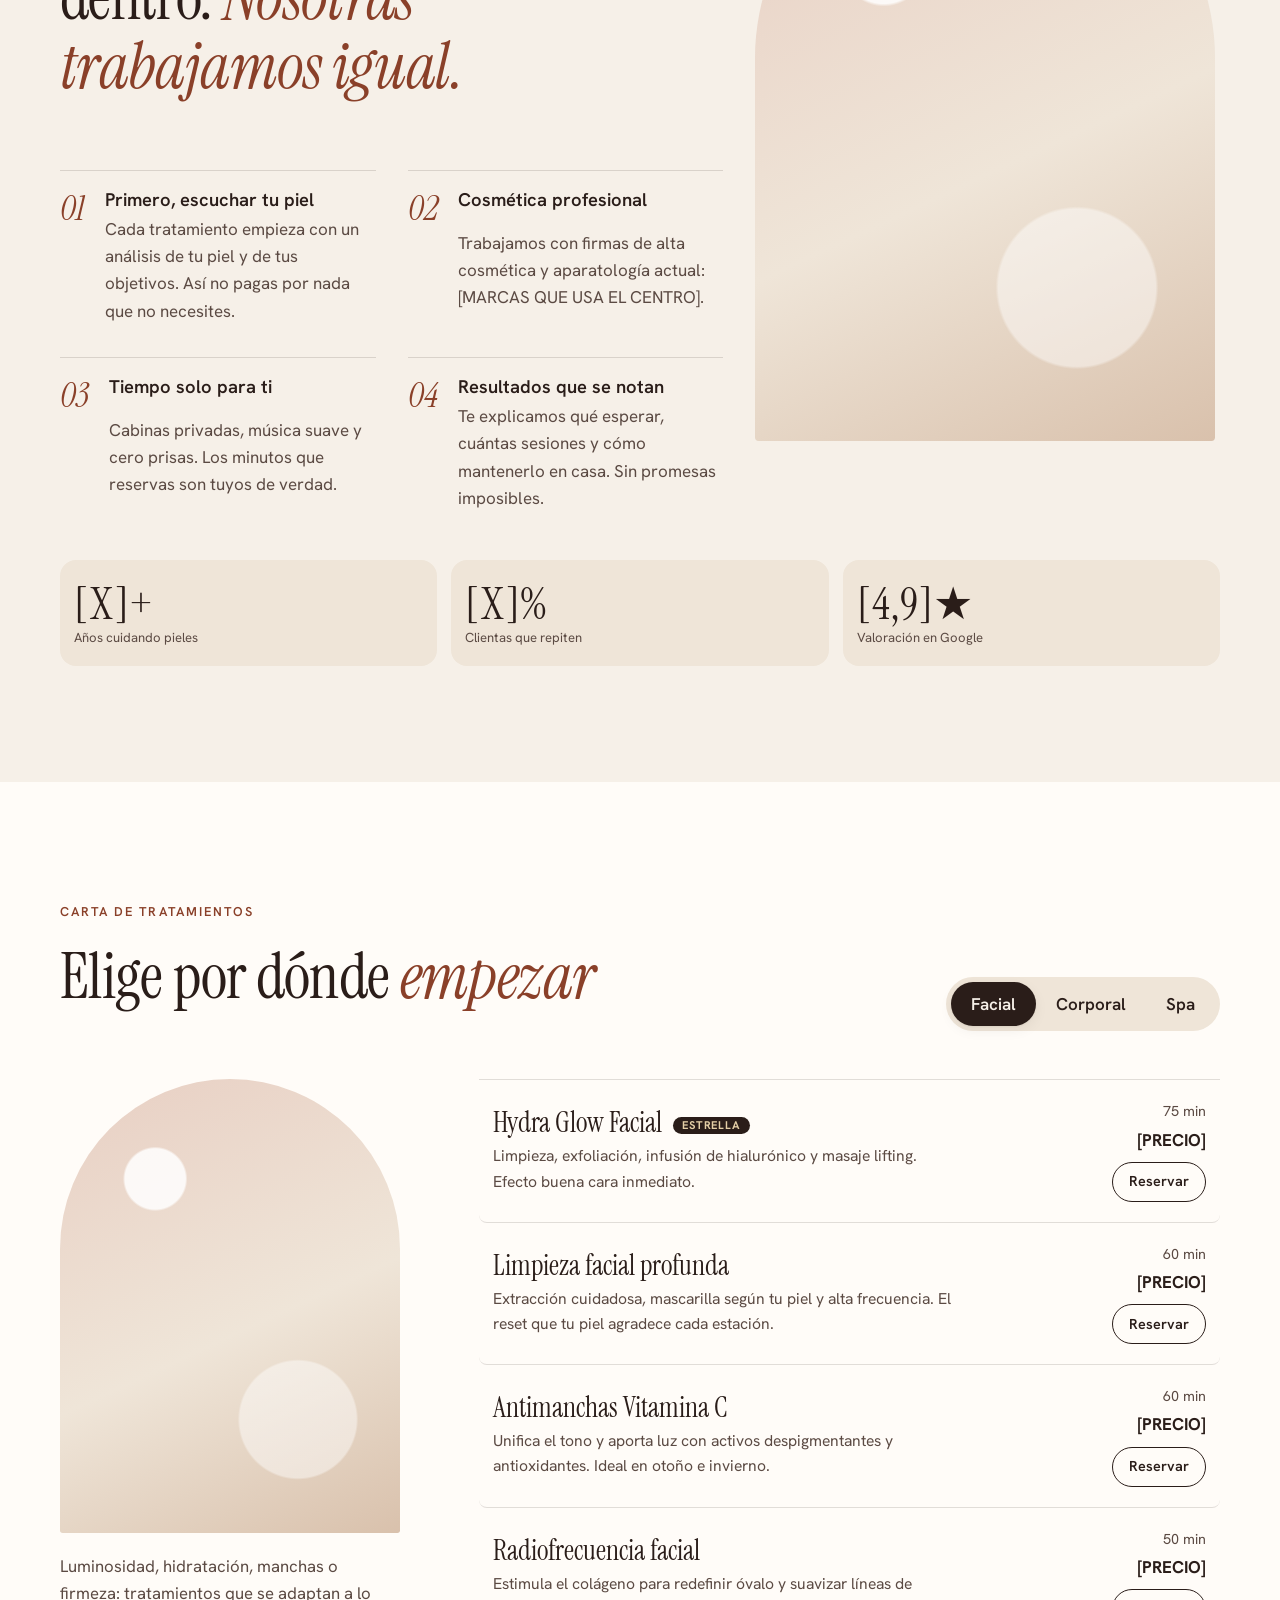
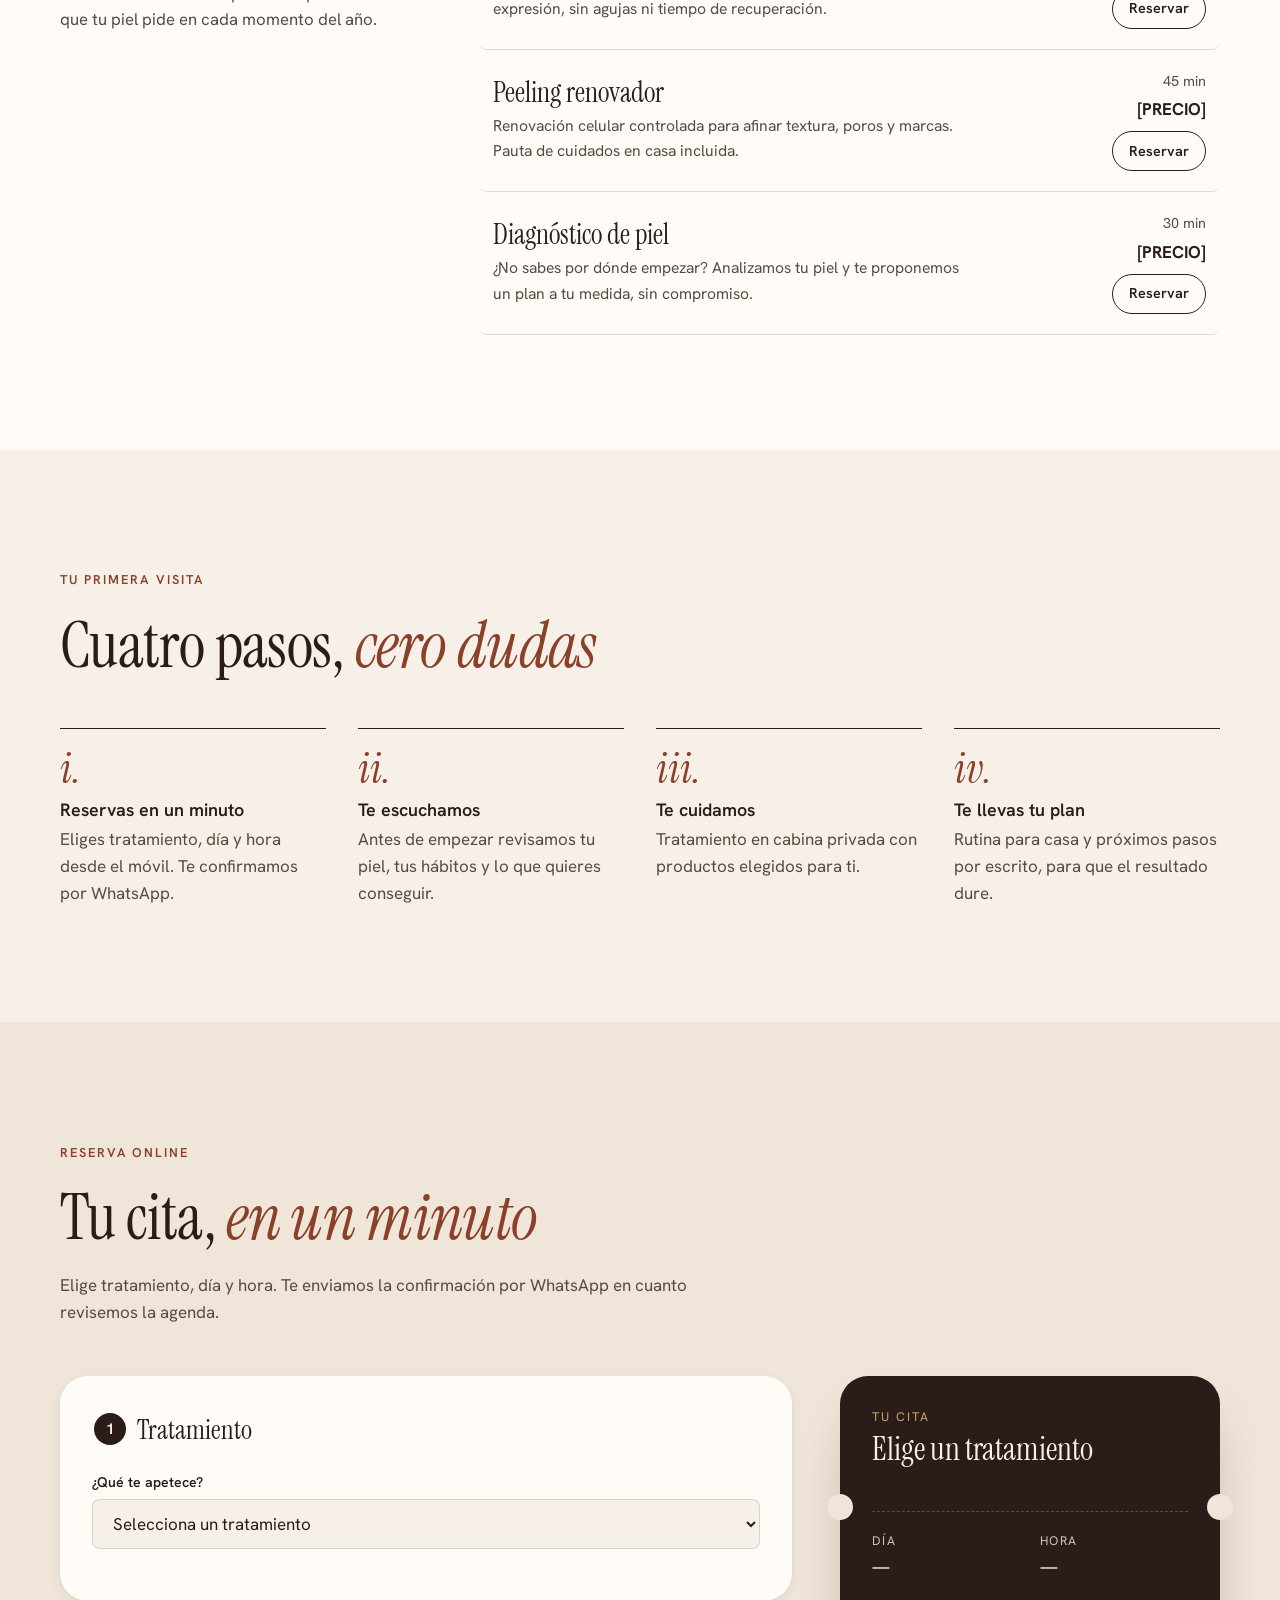
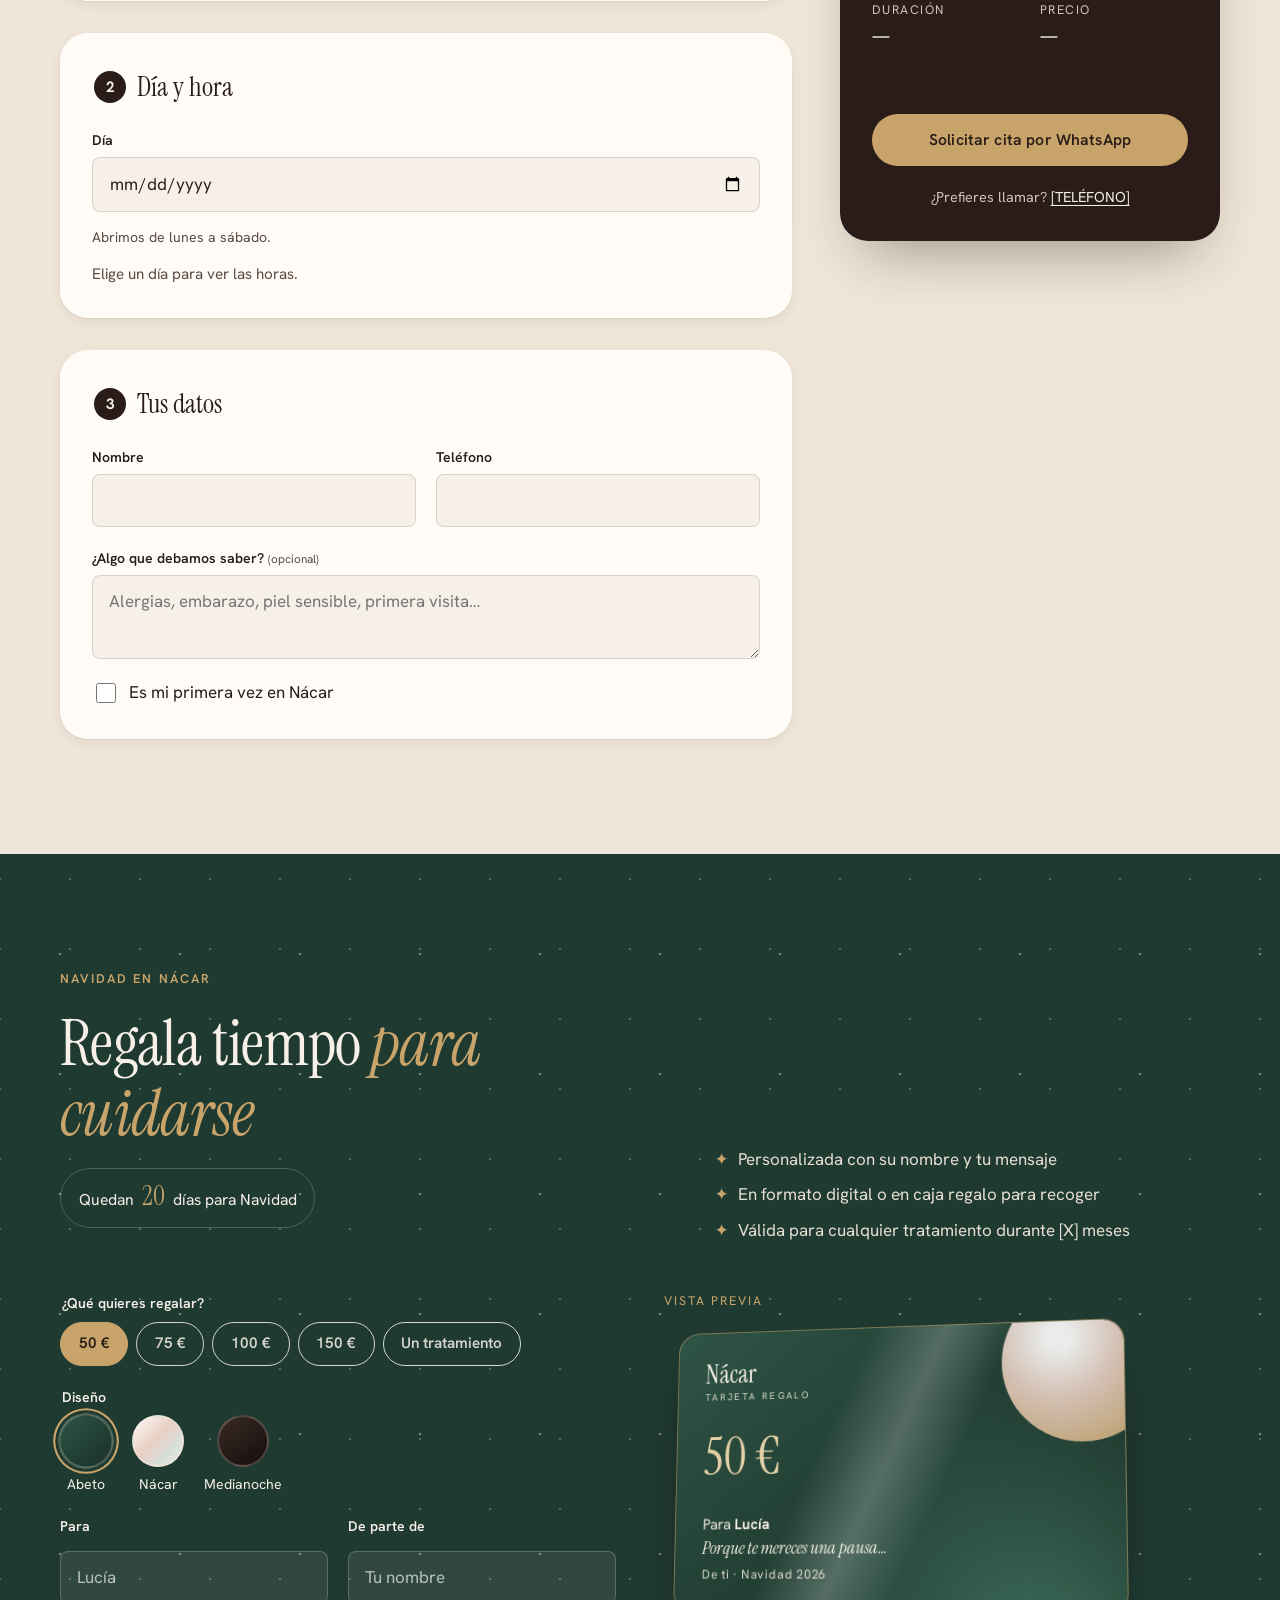
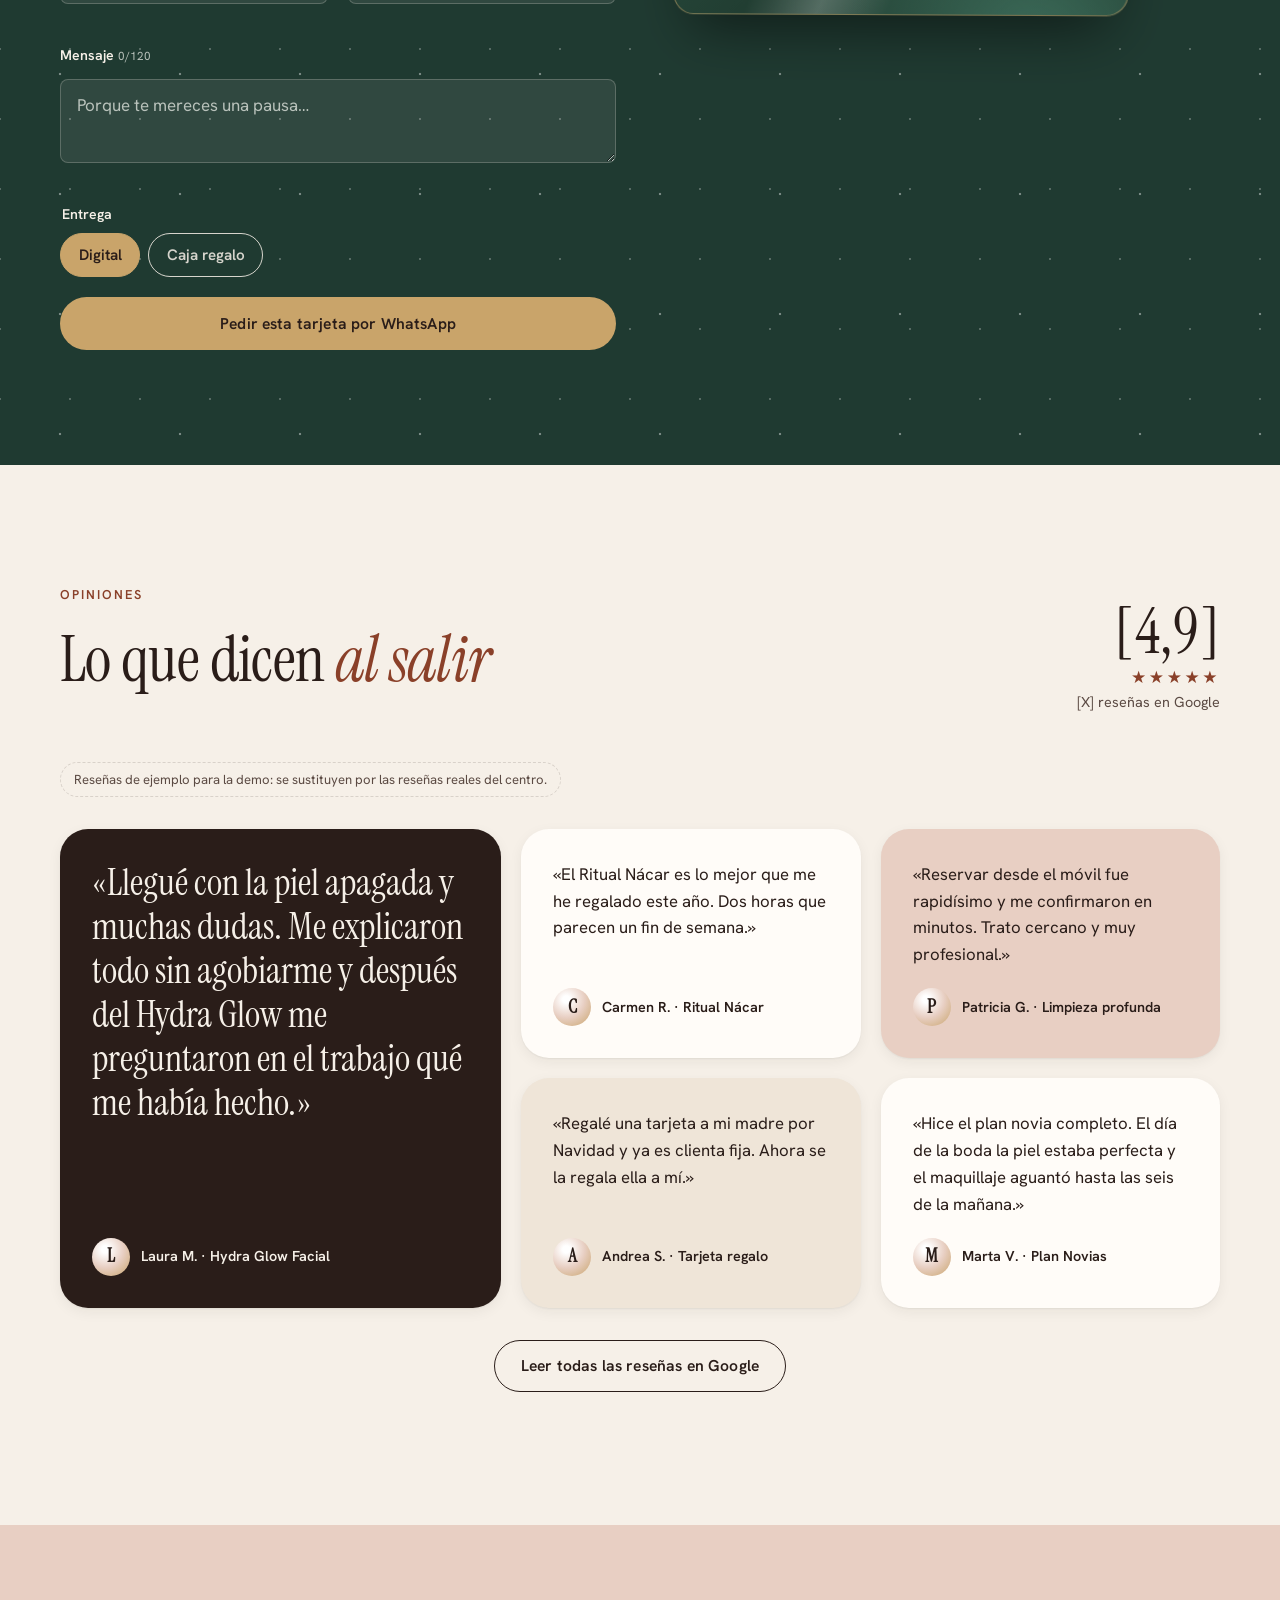
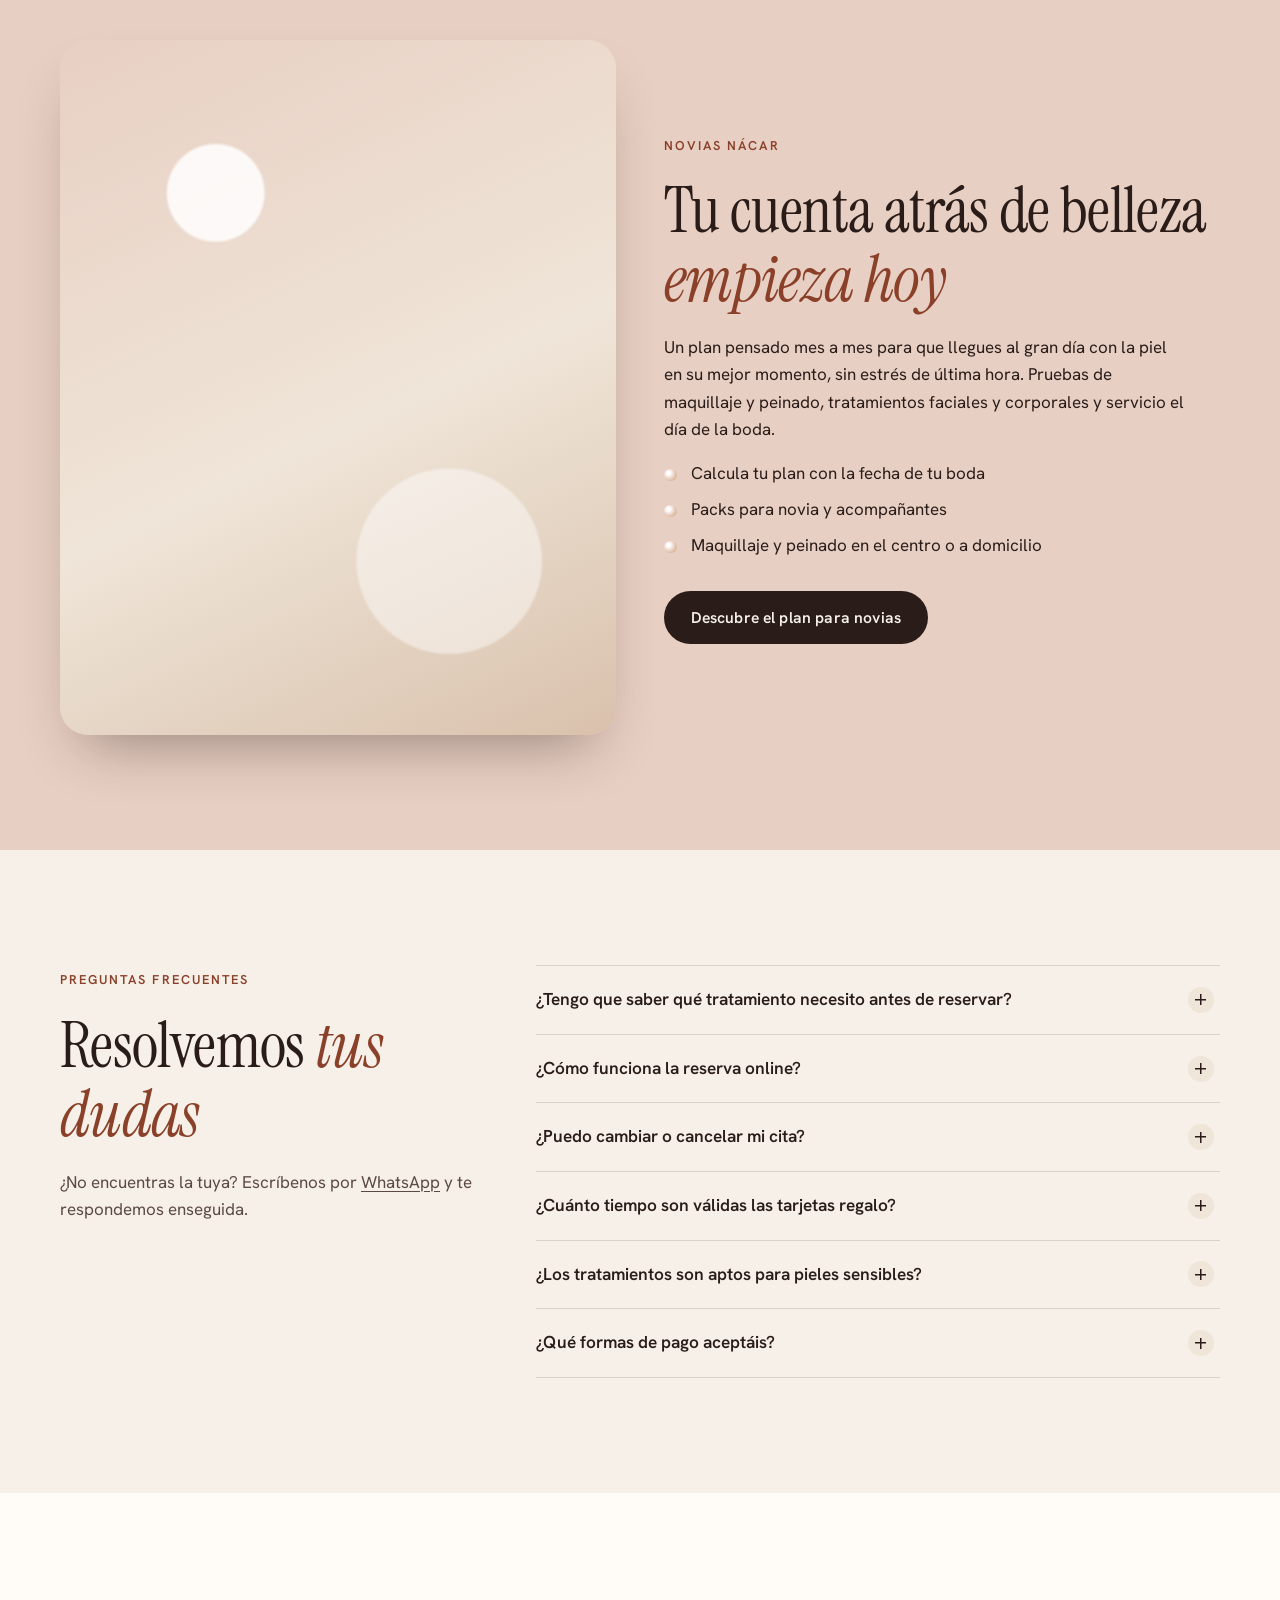
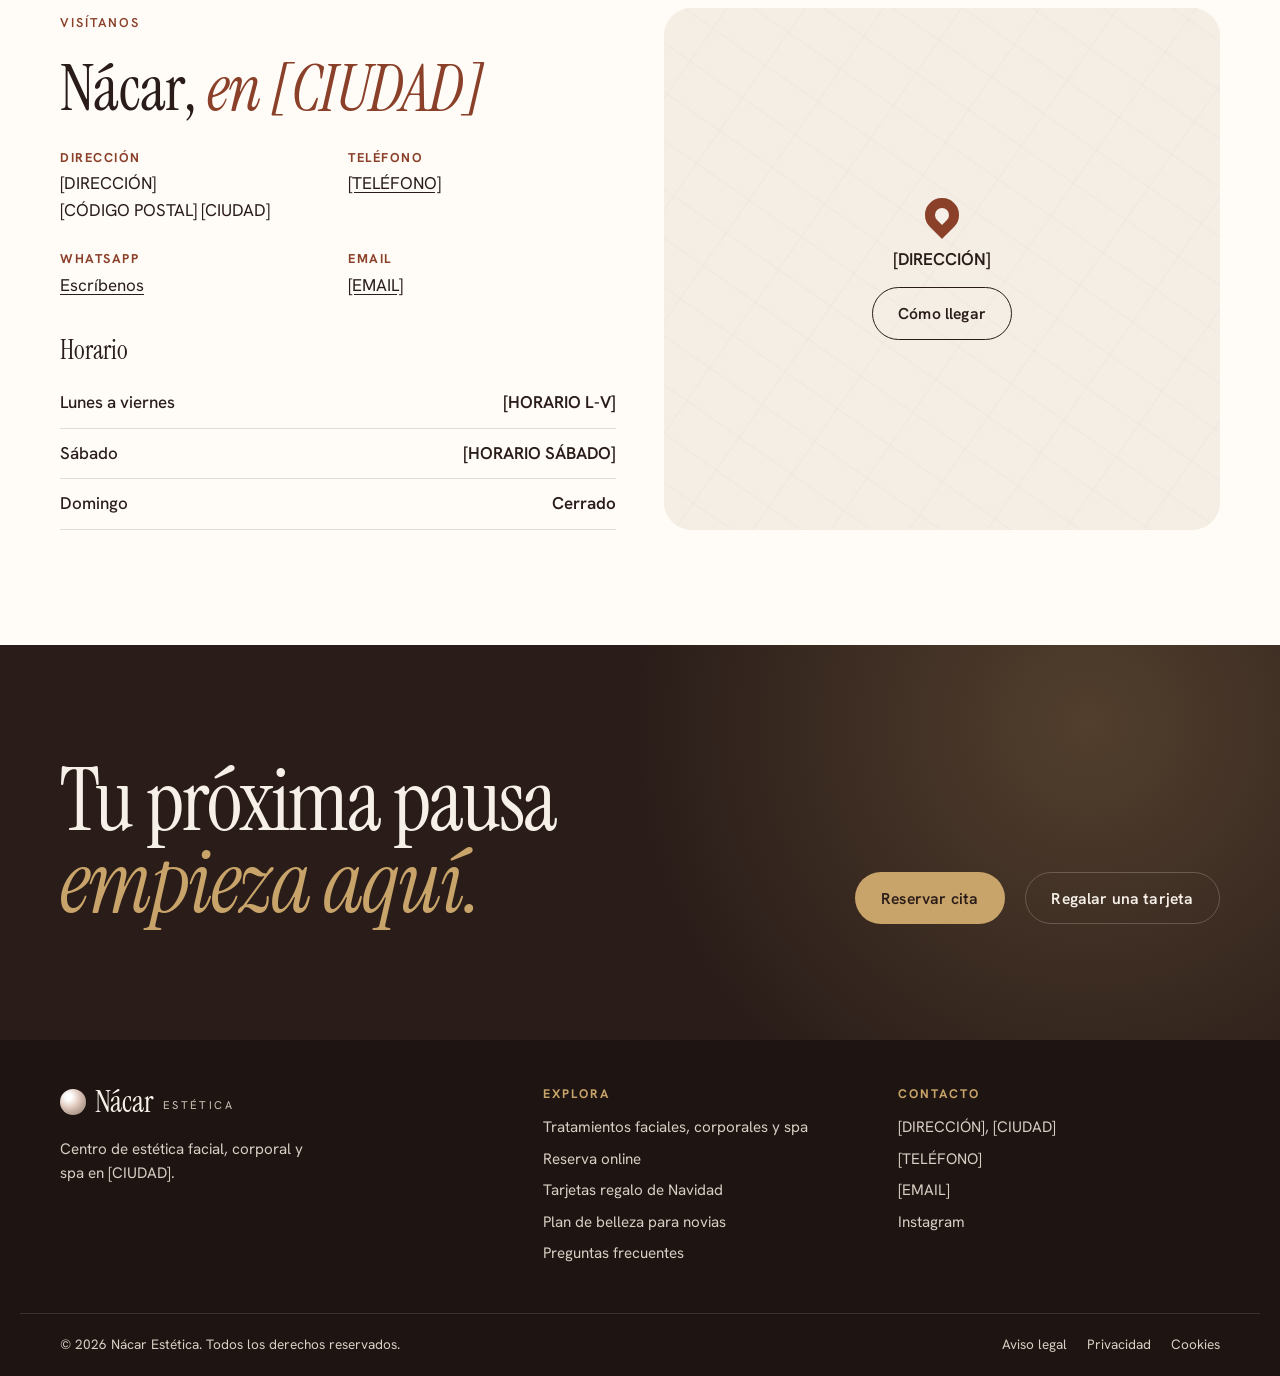
==== commit 2ab3be82: "Sustituye la web por la demo Nácar para centros de estética Portada con tratamiento estrella, tratam" ====
--- a/index.html
+++ b/index.html
@@ -1,371 +1,819 @@
 <!DOCTYPE html>
 <html lang="es">
 <head>
-    <meta charset="UTF-8">
-    <meta name="viewport" content="width=device-width, initial-scale=1.0">
-    <title>L'Éternel Clinic | Estética Avanzada y Medicina Antiaging</title>
-    
-    <!-- SEO & Metadatos -->
-    <meta name="description" content="L'Éternel Clinic es tu centro de estética avanzada y medicina antiaging. Tratamientos faciales y corporales no invasivos con tecnología de vanguardia y resultados naturales.">
-    <meta name="robots" content="index, follow">
-    <link rel="canonical" href="https://leternelclinic.com/">
-
-    <!-- Open Graph / Redes Sociales -->
-    <meta property="og:type" content="website">
-    <meta property="og:title" content="L'Éternel Clinic | Estética Avanzada y Medicina Antiaging">
-    <meta property="og:description" content="Elevamos tu belleza a su máxima expresión mediante la ciencia y el arte. Protocolos personalizados no invasivos.">
-    <meta property="og:image" content="https://images.unsplash.com/photo-1616394584738-fc6e612e71b9?auto=format&fit=crop&w=1200&q=80">
-    <meta property="og:url" content="https://leternelclinic.com/">
-
-    <!-- Tipografía y Estilos -->
-    <link rel="preconnect" href="https://fonts.googleapis.com">
-    <link rel="preconnect" href="https://fonts.gstatic.com" crossorigin>
-    <link href="https://fonts.googleapis.com/css2?family=Manrope:wght@300;400;600&family=Playfair+Display:ital,wght@0,400;0,600;1,400&display=swap" rel="stylesheet">
-    <link rel="stylesheet" href="styles.css">
+  <meta charset="UTF-8">
+  <meta name="viewport" content="width=device-width, initial-scale=1">
+
+  <!-- ===== SEO básico ===== -->
+  <title>Nácar · Centro de estética en [CIUDAD] | Reserva online</title>
+  <meta name="description" content="Centro de estética en [CIUDAD]: tratamientos faciales, corporales y spa. Reserva online en un minuto y regala belleza esta Navidad.">
+  <link rel="canonical" href="https://[DOMINIO]/">
+  <meta name="theme-color" content="#2A1D19">
+
+  <!-- ===== Open Graph / Twitter ===== -->
+  <meta property="og:type" content="website">
+  <meta property="og:locale" content="es_ES">
+  <meta property="og:site_name" content="Nácar Estética">
+  <meta property="og:title" content="Nácar · Centro de estética en [CIUDAD]">
+  <meta property="og:description" content="Faciales, corporales y spa con diagnóstico de piel personalizado. Reserva online y tarjetas regalo de Navidad.">
+  <meta property="og:url" content="https://[DOMINIO]/">
+  <meta property="og:image" content="https://images.unsplash.com/photo-1570172619644-dfd03ed5d881?auto=format&fit=crop&w=1200&q=80">
+  <meta name="twitter:card" content="summary_large_image">
+  <meta name="twitter:title" content="Nácar · Centro de estética en [CIUDAD]">
+  <meta name="twitter:description" content="Faciales, corporales y spa. Reserva online en un minuto.">
+  <meta name="twitter:image" content="https://images.unsplash.com/photo-1570172619644-dfd03ed5d881?auto=format&fit=crop&w=1200&q=80">
+
+  <!-- ===== Favicon: [FAVICON] sustituir por el logo del centro ===== -->
+  <link rel="icon" href="data:image/svg+xml,%3Csvg xmlns='http://www.w3.org/2000/svg' viewBox='0 0 64 64'%3E%3Ccircle cx='32' cy='32' r='30' fill='%232A1D19'/%3E%3Ccircle cx='26' cy='26' r='10' fill='%23F6F0E8'/%3E%3C/svg%3E">
+
+  <!-- ===== Tipografías ===== -->
+  <link rel="preconnect" href="https://fonts.googleapis.com">
+  <link rel="preconnect" href="https://fonts.gstatic.com" crossorigin>
+  <link href="https://fonts.googleapis.com/css2?family=Hanken+Grotesk:wght@300;400;500;600;700&family=Instrument+Serif:ital@0;1&display=swap" rel="stylesheet">
+
+  <script>document.documentElement.classList.add('js');</script>
+  <link rel="stylesheet" href="styles.css">
+  <script src="script.js" defer></script>
+
+  <!-- ===== Datos estructurados: negocio ===== -->
+  <script type="application/ld+json">
+  {
+    "@context": "https://schema.org",
+    "@type": "BeautySalon",
+    "name": "Nácar Estética",
+    "description": "Centro de estética con tratamientos faciales, corporales, spa y plan de belleza para novias.",
+    "url": "https://[DOMINIO]/",
+    "image": "https://images.unsplash.com/photo-1570172619644-dfd03ed5d881?auto=format&fit=crop&w=1200&q=80",
+    "telephone": "[TELÉFONO]",
+    "email": "[EMAIL]",
+    "priceRange": "[RANGO DE PRECIOS, p. ej. €€]",
+    "address": {
+      "@type": "PostalAddress",
+      "streetAddress": "[DIRECCIÓN]",
+      "addressLocality": "[CIUDAD]",
+      "postalCode": "[CÓDIGO POSTAL]",
+      "addressRegion": "[PROVINCIA]",
+      "addressCountry": "ES"
+    },
+    "openingHoursSpecification": [
+      {
+        "@type": "OpeningHoursSpecification",
+        "dayOfWeek": ["Monday", "Tuesday", "Wednesday", "Thursday", "Friday"],
+        "opens": "[HORA APERTURA]",
+        "closes": "[HORA CIERRE]"
+      },
+      {
+        "@type": "OpeningHoursSpecification",
+        "dayOfWeek": "Saturday",
+        "opens": "[HORA APERTURA SÁBADO]",
+        "closes": "[HORA CIERRE SÁBADO]"
+      }
+    ],
+    "sameAs": ["[URL INSTAGRAM]", "[URL GOOGLE MAPS]"]
+  }
+  </script>
+
+  <!-- ===== Datos estructurados: preguntas frecuentes ===== -->
+  <script type="application/ld+json">
+  {
+    "@context": "https://schema.org",
+    "@type": "FAQPage",
+    "mainEntity": [
+      {
+        "@type": "Question",
+        "name": "¿Tengo que saber qué tratamiento necesito antes de reservar?",
+        "acceptedAnswer": { "@type": "Answer", "text": "No. Si dudas, reserva un diagnóstico de piel: analizamos tu tipo de piel y tus objetivos y te proponemos un plan realista, sin compromiso." }
+      },
+      {
+        "@type": "Question",
+        "name": "¿Cómo funciona la reserva online?",
+        "acceptedAnswer": { "@type": "Answer", "text": "Eliges tratamiento, día y hora, y nos envías la solicitud por WhatsApp con todo ya rellenado. Te confirmamos la cita en cuanto la revisemos." }
+      },
+      {
+        "@type": "Question",
+        "name": "¿Puedo cambiar o cancelar mi cita?",
+        "acceptedAnswer": { "@type": "Answer", "text": "Sí. Avísanos con al menos [X] horas de antelación por WhatsApp o teléfono y la movemos sin coste." }
+      },
+      {
+        "@type": "Question",
+        "name": "¿Cuánto tiempo son válidas las tarjetas regalo?",
+        "acceptedAnswer": { "@type": "Answer", "text": "Las tarjetas regalo tienen una validez de [X] meses desde la fecha de compra y se pueden usar en cualquier tratamiento del centro." }
+      },
+      {
+        "@type": "Question",
+        "name": "¿Los tratamientos son aptos para pieles sensibles?",
+        "acceptedAnswer": { "@type": "Answer", "text": "Sí. Adaptamos productos y técnicas a cada piel. Si tienes alguna alergia, embarazo o tratamiento médico en curso, indícalo al reservar." }
+      },
+      {
+        "@type": "Question",
+        "name": "¿Qué formas de pago aceptáis?",
+        "acceptedAnswer": { "@type": "Answer", "text": "Aceptamos [FORMAS DE PAGO, p. ej. efectivo, tarjeta y Bizum]." }
+      }
+    ]
+  }
+  </script>
 </head>
+
 <body>
-
-    <!-- Navegación Glassmorphism -->
-    <nav class="navbar" id="navbar" aria-label="Navegación principal">
-        <div class="nav-container">
-            <a href="index.html" class="logo">L'ÉTERNEL</a>
-            <div class="nav-links">
-                <a href="#filosofia">Manifiesto</a>
-                <a href="#tratamiento-estrella">Destacado</a>
-                <a href="#servicios">Servicios</a>
-                <a href="#resultados">Resultados</a>
-                <a href="#equipo">Equipo</a>
-                <a href="#contacto">Contacto</a>
+  <a class="skip-link" href="#contenido">Saltar al contenido</a>
+
+  <!-- =========================================================
+       CABECERA / NAVEGACIÓN
+       ========================================================= -->
+  <header class="site-header" data-header>
+    <div class="container header-inner">
+      <a class="brand" href="index.html" aria-label="Nácar Estética, inicio">
+        <span class="brand-pearl" aria-hidden="true"></span>
+        <span class="brand-name">Nácar</span>
+        <span class="brand-tag">estética</span>
+      </a>
+
+      <button class="nav-toggle" type="button" aria-expanded="false" aria-controls="menu-principal" aria-label="Abrir menú">
+        <span></span><span></span><span></span>
+      </button>
+
+      <nav class="site-nav" id="menu-principal" aria-label="Navegación principal">
+        <ul class="nav-list">
+          <li><a href="#tratamientos">Tratamientos</a></li>
+          <li><a href="#reserva">Reserva online</a></li>
+          <li><a href="#regalo">Tarjetas regalo</a></li>
+          <li><a href="novias.html">Novias</a></li>
+          <li><a href="#opiniones">Opiniones</a></li>
+          <li><a href="#contacto">Contacto</a></li>
+        </ul>
+        <a class="btn btn-dark nav-cta" href="#reserva">Reservar cita</a>
+      </nav>
+    </div>
+  </header>
+
+  <main id="contenido">
+
+    <!-- =========================================================
+         HERO · TRATAMIENTO ESTRELLA
+         ========================================================= -->
+    <section class="hero" aria-labelledby="hero-title">
+      <div class="container hero-grid">
+        <div class="hero-copy">
+          <p class="eyebrow"><span class="dot" aria-hidden="true"></span>Centro de estética en [CIUDAD]</p>
+          <h1 id="hero-title" class="display">
+            Tu piel,<br><em>en su mejor</em><br>versión.
+          </h1>
+          <p class="lead">Tratamientos faciales, corporales y de spa diseñados a partir de un diagnóstico real de tu piel. Sin protocolos de catálogo: lo que necesitas tú, hoy.</p>
+
+          <!-- Tarjeta del tratamiento estrella -->
+          <article class="star-card reveal" aria-labelledby="estrella-title">
+            <p class="star-label">✦ Tratamiento estrella</p>
+            <h2 id="estrella-title" class="star-title">Hydra Glow Facial</h2>
+            <p class="star-desc">Limpieza profunda, exfoliación, infusión de ácido hialurónico y masaje lifting. Sales con la piel jugosa, luminosa y lista para cualquier plan.</p>
+            <ul class="star-meta" aria-label="Detalles del tratamiento">
+              <li><strong>75</strong> min</li>
+              <li>Todo tipo de pieles</li>
+              <li>desde <strong>[PRECIO]</strong></li>
+            </ul>
+            <div class="btn-row">
+              <a class="btn btn-dark" href="#reserva" data-book="hydra-glow">Reservar</a>
+              <a class="btn btn-link" href="#tratamientos">Ver todos los tratamientos</a>
             </div>
-            <a href="#contacto" class="btn-primary nav-cta">Reservar Cita</a>
-            <button class="hamburger" id="hamburger" aria-label="Abrir menú de navegación" aria-expanded="false">
-                <span></span><span></span>
-            </button>
-        </div>
-    </nav>
-
-    <!-- Hero Section -->
-    <header class="hero">
-        <div class="hero-bg">
-            <img src="https://images.unsplash.com/photo-1616394584738-fc6e612e71b9?auto=format&fit=crop&w=1920&q=80" 
-                 alt="Tratamiento de piel radiante en L'Éternel Clinic" 
-                 width="1920" height="1080"
-                 loading="eager">
-            <div class="hero-overlay"></div>
-        </div>
-        <div class="hero-content reveal slide-up">
-            <h1>Eleva tu <em>Belleza</em><br>a su Máxima Expresión</h1>
-            <p>La ciencia y el arte se fusionan para revelar tu mejor versión. Protocolos no invasivos, resultados definitivos.</p>
-            <div class="hero-actions">
-                <a href="#contacto" class="btn-primary">Descubrir Tratamientos</a>
-                <a href="#filosofia" class="btn-secondary">Nuestra Filosofía</a>
+          </article>
+        </div>
+
+        <div class="hero-visual">
+          <figure class="arch arch-hero media">
+            <img src="https://images.unsplash.com/photo-1570172619644-dfd03ed5d881?auto=format&fit=crop&w=1600&q=80"
+                 alt="Mujer relajada recibiendo un tratamiento facial hidratante en cabina"
+                 width="900" height="1200" fetchpriority="high">
+          </figure>
+
+          <!-- Sello giratorio -->
+          <svg class="seal" viewBox="0 0 200 200" aria-hidden="true">
+            <defs>
+              <path id="seal-path" d="M100,100 m-74,0 a74,74 0 1,1 148,0 a74,74 0 1,1 -148,0"/>
+            </defs>
+            <circle cx="100" cy="100" r="98" class="seal-bg"/>
+            <text class="seal-text"><textPath href="#seal-path">reserva online · diagnóstico de piel · nácar ·</textPath></text>
+            <circle cx="100" cy="100" r="22" class="seal-pearl"/>
+          </svg>
+
+          <p class="hero-rating"><span aria-hidden="true">★★★★★</span> [4,9] en Google</p>
+        </div>
+      </div>
+    </section>
+
+    <!-- Cinta de valores (marquesina) -->
+    <div class="ribbon-wrap" aria-hidden="true">
+     <div class="ribbon">
+      <div class="ribbon-track">
+        <span>Diagnóstico de piel</span><i>●</i><span>Cosmética profesional</span><i>●</i><span>Cabinas privadas</span><i>●</i><span>Reserva en 1 minuto</span><i>●</i><span>Tarjetas regalo</span><i>●</i><span>Plan novias</span><i>●</i>
+        <span>Diagnóstico de piel</span><i>●</i><span>Cosmética profesional</span><i>●</i><span>Cabinas privadas</span><i>●</i><span>Reserva en 1 minuto</span><i>●</i><span>Tarjetas regalo</span><i>●</i><span>Plan novias</span><i>●</i>
+      </div>
+     </div>
+    </div>
+
+    <!-- =========================================================
+         PROPUESTA DE VALOR + CIFRAS
+         ========================================================= -->
+    <section class="section values" aria-labelledby="valores-title">
+      <div class="container values-grid">
+        <div class="values-intro reveal">
+          <p class="eyebrow">Por qué Nácar</p>
+          <h2 id="valores-title" class="h2">El nácar nace de cuidar, capa a capa, lo que hay dentro. <em>Nosotras trabajamos igual.</em></h2>
+        </div>
+
+        <ol class="values-list">
+          <li class="reveal">
+            <span class="num">01</span>
+            <h3>Primero, escuchar tu piel</h3>
+            <p>Cada tratamiento empieza con un análisis de tu piel y de tus objetivos. Así no pagas por nada que no necesites.</p>
+          </li>
+          <li class="reveal">
+            <span class="num">02</span>
+            <h3>Cosmética profesional</h3>
+            <p>Trabajamos con firmas de alta cosmética y aparatología actual: [MARCAS QUE USA EL CENTRO].</p>
+          </li>
+          <li class="reveal">
+            <span class="num">03</span>
+            <h3>Tiempo solo para ti</h3>
+            <p>Cabinas privadas, música suave y cero prisas. Los minutos que reservas son tuyos de verdad.</p>
+          </li>
+          <li class="reveal">
+            <span class="num">04</span>
+            <h3>Resultados que se notan</h3>
+            <p>Te explicamos qué esperar, cuántas sesiones y cómo mantenerlo en casa. Sin promesas imposibles.</p>
+          </li>
+        </ol>
+
+        <figure class="values-photo arch media reveal">
+          <img src="https://images.unsplash.com/photo-1600334089648-b0d9d3028eb2?auto=format&fit=crop&w=1600&q=80"
+               alt="Cabina de spa con camilla preparada, toallas y luz cálida"
+               width="800" height="1000" loading="lazy">
+        </figure>
+
+        <dl class="stats reveal">
+          <div><dt>Años cuidando pieles</dt><dd>[X]+</dd></div>
+          <div><dt>Clientas que repiten</dt><dd>[X]%</dd></div>
+          <div><dt>Valoración en Google</dt><dd>[4,9]★</dd></div>
+        </dl>
+      </div>
+    </section>
+
+    <!-- =========================================================
+         TRATAMIENTOS POR CATEGORÍAS (pestañas)
+         ========================================================= -->
+    <section class="section treatments" id="tratamientos" aria-labelledby="tratamientos-title">
+      <div class="container">
+        <header class="section-head">
+          <div>
+            <p class="eyebrow">Carta de tratamientos</p>
+            <h2 id="tratamientos-title" class="h2">Elige por dónde <em>empezar</em></h2>
+          </div>
+          <div class="tabs" role="tablist" aria-label="Categorías de tratamientos">
+            <button class="tab" role="tab" id="tab-facial" aria-selected="true" aria-controls="panel-facial">Facial</button>
+            <button class="tab" role="tab" id="tab-corporal" aria-selected="false" aria-controls="panel-corporal" tabindex="-1">Corporal</button>
+            <button class="tab" role="tab" id="tab-spa" aria-selected="false" aria-controls="panel-spa" tabindex="-1">Spa</button>
+          </div>
+        </header>
+
+        <!-- ---------- FACIAL ---------- -->
+        <div class="panel" role="tabpanel" id="panel-facial" aria-labelledby="tab-facial" tabindex="0">
+          <aside class="panel-aside">
+            <figure class="arch media">
+              <img src="https://images.unsplash.com/photo-1616394584738-fc6e612e71b9?auto=format&fit=crop&w=1600&q=80"
+                   alt="Esteticista aplicando un tratamiento facial con pincel" width="700" height="900" loading="lazy">
+            </figure>
+            <p class="panel-intro">Luminosidad, hidratación, manchas o firmeza: tratamientos que se adaptan a lo que tu piel pide en cada momento del año.</p>
+          </aside>
+          <ul class="t-list">
+            <li class="t-item" data-id="hydra-glow" data-cat="Facial" data-name="Hydra Glow Facial" data-duration="75" data-price="[PRECIO]">
+              <div class="t-main">
+                <h3>Hydra Glow Facial <span class="badge">Estrella</span></h3>
+                <p>Limpieza, exfoliación, infusión de hialurónico y masaje lifting. Efecto buena cara inmediato.</p>
+              </div>
+              <div class="t-side"><span class="t-time">75 min</span><span class="t-price">[PRECIO]</span><a class="t-book" href="#reserva" data-book="hydra-glow">Reservar</a></div>
+            </li>
+            <li class="t-item" data-id="limpieza-profunda" data-cat="Facial" data-name="Limpieza facial profunda" data-duration="60" data-price="[PRECIO]">
+              <div class="t-main">
+                <h3>Limpieza facial profunda</h3>
+                <p>Extracción cuidadosa, mascarilla según tu piel y alta frecuencia. El reset que tu piel agradece cada estación.</p>
+              </div>
+              <div class="t-side"><span class="t-time">60 min</span><span class="t-price">[PRECIO]</span><a class="t-book" href="#reserva" data-book="limpieza-profunda">Reservar</a></div>
+            </li>
+            <li class="t-item" data-id="antimanchas" data-cat="Facial" data-name="Tratamiento antimanchas Vitamina C" data-duration="60" data-price="[PRECIO]">
+              <div class="t-main">
+                <h3>Antimanchas Vitamina C</h3>
+                <p>Unifica el tono y aporta luz con activos despigmentantes y antioxidantes. Ideal en otoño e invierno.</p>
+              </div>
+              <div class="t-side"><span class="t-time">60 min</span><span class="t-price">[PRECIO]</span><a class="t-book" href="#reserva" data-book="antimanchas">Reservar</a></div>
+            </li>
+            <li class="t-item" data-id="radiofrecuencia-facial" data-cat="Facial" data-name="Radiofrecuencia facial" data-duration="50" data-price="[PRECIO]">
+              <div class="t-main">
+                <h3>Radiofrecuencia facial</h3>
+                <p>Estimula el colágeno para redefinir óvalo y suavizar líneas de expresión, sin agujas ni tiempo de recuperación.</p>
+              </div>
+              <div class="t-side"><span class="t-time">50 min</span><span class="t-price">[PRECIO]</span><a class="t-book" href="#reserva" data-book="radiofrecuencia-facial">Reservar</a></div>
+            </li>
+            <li class="t-item" data-id="peeling" data-cat="Facial" data-name="Peeling renovador" data-duration="45" data-price="[PRECIO]">
+              <div class="t-main">
+                <h3>Peeling renovador</h3>
+                <p>Renovación celular controlada para afinar textura, poros y marcas. Pauta de cuidados en casa incluida.</p>
+              </div>
+              <div class="t-side"><span class="t-time">45 min</span><span class="t-price">[PRECIO]</span><a class="t-book" href="#reserva" data-book="peeling">Reservar</a></div>
+            </li>
+            <li class="t-item" data-id="diagnostico" data-cat="Facial" data-name="Diagnóstico de piel" data-duration="30" data-price="[PRECIO]">
+              <div class="t-main">
+                <h3>Diagnóstico de piel</h3>
+                <p>¿No sabes por dónde empezar? Analizamos tu piel y te proponemos un plan a tu medida, sin compromiso.</p>
+              </div>
+              <div class="t-side"><span class="t-time">30 min</span><span class="t-price">[PRECIO]</span><a class="t-book" href="#reserva" data-book="diagnostico">Reservar</a></div>
+            </li>
+          </ul>
+        </div>
+
+        <!-- ---------- CORPORAL ---------- -->
+        <div class="panel" role="tabpanel" id="panel-corporal" aria-labelledby="tab-corporal" tabindex="0" hidden>
+          <aside class="panel-aside">
+            <figure class="arch media">
+              <img src="https://images.unsplash.com/photo-1519823551278-64ac92734fb1?auto=format&fit=crop&w=1600&q=80"
+                   alt="Manos de terapeuta realizando un masaje corporal en la espalda" width="700" height="900" loading="lazy">
+            </figure>
+            <p class="panel-intro">Moldea, drena y reafirma. Combinamos técnica manual y aparatología para resultados visibles y sostenibles.</p>
+          </aside>
+          <ul class="t-list">
+            <li class="t-item" data-id="maderoterapia" data-cat="Corporal" data-name="Maderoterapia" data-duration="50" data-price="[PRECIO]">
+              <div class="t-main">
+                <h3>Maderoterapia</h3>
+                <p>Técnica manual con instrumentos de madera que activa la circulación y ayuda a modelar la silueta.</p>
+              </div>
+              <div class="t-side"><span class="t-time">50 min</span><span class="t-price">[PRECIO]</span><a class="t-book" href="#reserva" data-book="maderoterapia">Reservar</a></div>
+            </li>
+            <li class="t-item" data-id="presoterapia" data-cat="Corporal" data-name="Presoterapia" data-duration="40" data-price="[PRECIO]">
+              <div class="t-main">
+                <h3>Presoterapia</h3>
+                <p>Piernas ligeras desde la primera sesión. Favorece el drenaje y alivia la retención de líquidos.</p>
+              </div>
+              <div class="t-side"><span class="t-time">40 min</span><span class="t-price">[PRECIO]</span><a class="t-book" href="#reserva" data-book="presoterapia">Reservar</a></div>
+            </li>
+            <li class="t-item" data-id="radiofrecuencia-corporal" data-cat="Corporal" data-name="Radiofrecuencia corporal" data-duration="50" data-price="[PRECIO]">
+              <div class="t-main">
+                <h3>Radiofrecuencia corporal</h3>
+                <p>Reafirma abdomen, brazos y piernas estimulando el colágeno. Perfecta tras cambios de peso.</p>
+              </div>
+              <div class="t-side"><span class="t-time">50 min</span><span class="t-price">[PRECIO]</span><a class="t-book" href="#reserva" data-book="radiofrecuencia-corporal">Reservar</a></div>
+            </li>
+            <li class="t-item" data-id="drenaje" data-cat="Corporal" data-name="Drenaje linfático manual" data-duration="60" data-price="[PRECIO]">
+              <div class="t-main">
+                <h3>Drenaje linfático manual</h3>
+                <p>Movimientos suaves y rítmicos que deshinchan, desintoxican y relajan profundamente.</p>
+              </div>
+              <div class="t-side"><span class="t-time">60 min</span><span class="t-price">[PRECIO]</span><a class="t-book" href="#reserva" data-book="drenaje">Reservar</a></div>
+            </li>
+            <li class="t-item" data-id="laser" data-cat="Corporal" data-name="Depilación láser diodo" data-duration="30" data-price="[PRECIO]">
+              <div class="t-main">
+                <h3>Depilación láser diodo</h3>
+                <p>Rápida, eficaz y apta para casi todos los fototipos. Precio por zona; te asesoramos sobre las sesiones.</p>
+              </div>
+              <div class="t-side"><span class="t-time">desde 30 min</span><span class="t-price">[PRECIO]</span><a class="t-book" href="#reserva" data-book="laser">Reservar</a></div>
+            </li>
+          </ul>
+        </div>
+
+        <!-- ---------- SPA ---------- -->
+        <div class="panel" role="tabpanel" id="panel-spa" aria-labelledby="tab-spa" tabindex="0" hidden>
+          <aside class="panel-aside">
+            <figure class="arch media">
+              <img src="https://images.unsplash.com/photo-1540555700478-4be289fbecef?auto=format&fit=crop&w=1600&q=80"
+                   alt="Piedras calientes, toallas y velas preparadas para un ritual de spa" width="700" height="900" loading="lazy">
+            </figure>
+            <p class="panel-intro">Rituales para desconectar de verdad. Aromas, calor y manos expertas para que el estrés se quede en la puerta.</p>
+          </aside>
+          <ul class="t-list">
+            <li class="t-item" data-id="ritual-nacar" data-cat="Spa" data-name="Ritual Nácar" data-duration="120" data-price="[PRECIO]">
+              <div class="t-main">
+                <h3>Ritual Nácar <span class="badge">Firma de la casa</span></h3>
+                <p>Exfoliación con polvo de perla, envoltura hidratante, masaje completo y facial express. Dos horas fuera del mundo.</p>
+              </div>
+              <div class="t-side"><span class="t-time">120 min</span><span class="t-price">[PRECIO]</span><a class="t-book" href="#reserva" data-book="ritual-nacar">Reservar</a></div>
+            </li>
+            <li class="t-item" data-id="masaje-relajante" data-cat="Spa" data-name="Masaje relajante aromático" data-duration="60" data-price="[PRECIO]">
+              <div class="t-main">
+                <h3>Masaje relajante aromático</h3>
+                <p>Aceites esenciales a elegir y presión suave a media. El clásico que nunca falla.</p>
+              </div>
+              <div class="t-side"><span class="t-time">60 min</span><span class="t-price">[PRECIO]</span><a class="t-book" href="#reserva" data-book="masaje-relajante">Reservar</a></div>
+            </li>
+            <li class="t-item" data-id="piedras-calientes" data-cat="Spa" data-name="Masaje con piedras calientes" data-duration="75" data-price="[PRECIO]">
+              <div class="t-main">
+                <h3>Masaje con piedras calientes</h3>
+                <p>El calor del basalto llega donde las manos no alcanzan. Para tensiones profundas y días de frío.</p>
+              </div>
+              <div class="t-side"><span class="t-time">75 min</span><span class="t-price">[PRECIO]</span><a class="t-book" href="#reserva" data-book="piedras-calientes">Reservar</a></div>
+            </li>
+            <li class="t-item" data-id="descontracturante" data-cat="Spa" data-name="Masaje descontracturante" data-duration="50" data-price="[PRECIO]">
+              <div class="t-main">
+                <h3>Masaje descontracturante</h3>
+                <p>Cuello, espalda y hombros: trabajo focalizado para quienes pasan muchas horas sentados.</p>
+              </div>
+              <div class="t-side"><span class="t-time">50 min</span><span class="t-price">[PRECIO]</span><a class="t-book" href="#reserva" data-book="descontracturante">Reservar</a></div>
+            </li>
+            <li class="t-item" data-id="ritual-pareja" data-cat="Spa" data-name="Ritual en pareja" data-duration="90" data-price="[PRECIO]">
+              <div class="t-main">
+                <h3>Ritual en pareja</h3>
+                <p>Masaje simultáneo en cabina doble con infusión final. Un plan distinto para compartir.</p>
+              </div>
+              <div class="t-side"><span class="t-time">90 min</span><span class="t-price">[PRECIO]</span><a class="t-book" href="#reserva" data-book="ritual-pareja">Reservar</a></div>
+            </li>
+          </ul>
+        </div>
+      </div>
+    </section>
+
+    <!-- =========================================================
+         PROCESO · PRIMERA VISITA
+         ========================================================= -->
+    <section class="section process" aria-labelledby="proceso-title">
+      <div class="container">
+        <header class="section-head section-head--narrow">
+          <p class="eyebrow">Tu primera visita</p>
+          <h2 id="proceso-title" class="h2">Cuatro pasos, <em>cero dudas</em></h2>
+        </header>
+        <ol class="steps">
+          <li class="reveal"><span class="step-n">i.</span><h3>Reservas en un minuto</h3><p>Eliges tratamiento, día y hora desde el móvil. Te confirmamos por WhatsApp.</p></li>
+          <li class="reveal"><span class="step-n">ii.</span><h3>Te escuchamos</h3><p>Antes de empezar revisamos tu piel, tus hábitos y lo que quieres conseguir.</p></li>
+          <li class="reveal"><span class="step-n">iii.</span><h3>Te cuidamos</h3><p>Tratamiento en cabina privada con productos elegidos para ti.</p></li>
+          <li class="reveal"><span class="step-n">iv.</span><h3>Te llevas tu plan</h3><p>Rutina para casa y próximos pasos por escrito, para que el resultado dure.</p></li>
+        </ol>
+      </div>
+    </section>
+
+    <!-- =========================================================
+         RESERVA ONLINE
+         ========================================================= -->
+    <section class="section booking" id="reserva" aria-labelledby="reserva-title">
+      <div class="container booking-grid">
+        <div class="booking-head">
+          <p class="eyebrow">Reserva online</p>
+          <h2 id="reserva-title" class="h2">Tu cita, <em>en un minuto</em></h2>
+          <p class="muted">Elige tratamiento, día y hora. Te enviamos la confirmación por WhatsApp en cuanto revisemos la agenda.</p>
+        </div>
+
+        <form class="booking-form" id="booking-form" novalidate>
+          <!-- Paso 1 -->
+          <fieldset class="bf-step">
+            <legend><span class="bf-n">1</span> Tratamiento</legend>
+            <label class="field">
+              <span class="field-label">¿Qué te apetece?</span>
+              <select id="bk-treatment" name="treatment" required>
+                <option value="">Selecciona un tratamiento</option>
+                <!-- Las opciones se generan desde la carta de tratamientos (script.js) -->
+              </select>
+            </label>
+          </fieldset>
+
+          <!-- Paso 2 -->
+          <fieldset class="bf-step">
+            <legend><span class="bf-n">2</span> Día y hora</legend>
+            <label class="field">
+              <span class="field-label">Día</span>
+              <input type="date" id="bk-date" name="date" required>
+            </label>
+            <p class="field-hint" id="bk-date-hint" aria-live="polite">Abrimos de lunes a sábado.</p>
+            <div class="slots" id="bk-slots" role="group" aria-label="Horas disponibles">
+              <p class="slots-empty">Elige un día para ver las horas.</p>
             </div>
-        </div>
-    </header>
-
-    <!-- Filosofía / Manifiesto Editorial -->
-    <section id="filosofia" class="manifesto">
-        <div class="manifesto-grid">
-            <div class="manifesto-text reveal fade-in">
-                <span class="eyebrow">Nuestro Manifiesto</span>
-                <h2>No cambiamos quién eres.<br>Revelamos tu luz.</h2>
-                <p>En L'Éternel creemos que la estética avanzada no trata de ocultar, sino de potenciar. Cada rostro cuenta una historia y nuestro enfoque clínico está diseñado para que esa historia se lea con vitalidad, frescura y absoluta naturalidad.</p>
-                <p>Utilizamos aparatología de vanguardia y activos biológicos puros para devolverle a tu piel el tiempo que la ciudad y el estrés le han robado.</p>
+          </fieldset>
+
+          <!-- Paso 3 -->
+          <fieldset class="bf-step">
+            <legend><span class="bf-n">3</span> Tus datos</legend>
+            <div class="field-row">
+              <label class="field">
+                <span class="field-label">Nombre</span>
+                <input type="text" id="bk-name" name="name" autocomplete="given-name" required>
+              </label>
+              <label class="field">
+                <span class="field-label">Teléfono</span>
+                <input type="tel" id="bk-phone" name="phone" autocomplete="tel" inputmode="tel" required>
+              </label>
             </div>
-            <div class="manifesto-img reveal slide-up">
-                <img src="https://images.unsplash.com/photo-1515377905703-c4788e51af15?auto=format&fit=crop&w=800&q=80" 
-                     alt="Detalle de cuidado facial especializado" 
-                     width="800" height="1000"
-                     loading="lazy">
+            <label class="field">
+              <span class="field-label">¿Algo que debamos saber? <small>(opcional)</small></span>
+              <textarea id="bk-notes" name="notes" rows="2" placeholder="Alergias, embarazo, piel sensible, primera visita…"></textarea>
+            </label>
+            <label class="check">
+              <input type="checkbox" id="bk-first" name="first">
+              <span>Es mi primera vez en Nácar</span>
+            </label>
+          </fieldset>
+        </form>
+
+        <!-- Resumen tipo ticket -->
+        <aside class="ticket" aria-labelledby="ticket-title">
+          <div class="ticket-top">
+            <p class="ticket-kicker">Tu cita</p>
+            <h3 id="ticket-title" class="ticket-title" data-sum="treatment">Elige un tratamiento</h3>
+          </div>
+          <dl class="ticket-data">
+            <div><dt>Día</dt><dd data-sum="date">—</dd></div>
+            <div><dt>Hora</dt><dd data-sum="time">—</dd></div>
+            <div><dt>Duración</dt><dd data-sum="duration">—</dd></div>
+            <div><dt>Precio</dt><dd data-sum="price">—</dd></div>
+          </dl>
+          <p class="form-error" id="bk-error" role="alert"></p>
+          <button class="btn btn-dark btn-block" type="submit" form="booking-form">Solicitar cita por WhatsApp</button>
+          <p class="ticket-note">¿Prefieres llamar? <a href="tel:[TELÉFONO]">[TELÉFONO]</a></p>
+        </aside>
+      </div>
+    </section>
+
+    <!-- =========================================================
+         TARJETAS REGALO DE NAVIDAD
+         ========================================================= -->
+    <section class="section gift" id="regalo" aria-labelledby="regalo-title">
+      <div class="snow" aria-hidden="true"></div>
+      <div class="container gift-grid">
+        <div class="gift-head">
+          <p class="eyebrow eyebrow--light">Navidad en Nácar</p>
+          <h2 id="regalo-title" class="h2 h2--light">Regala tiempo <em>para cuidarse</em></h2>
+          <p class="gift-countdown" id="gift-countdown" aria-live="polite">Quedan pocos días para Navidad</p>
+          <ul class="gift-perks">
+            <li>Personalizada con su nombre y tu mensaje</li>
+            <li>En formato digital o en caja regalo para recoger</li>
+            <li>Válida para cualquier tratamiento durante [X] meses</li>
+          </ul>
+        </div>
+
+        <form class="gift-form" id="gift-form" novalidate>
+          <fieldset>
+            <legend class="field-label">¿Qué quieres regalar?</legend>
+            <div class="chips">
+              <label class="chip"><input type="radio" name="g-value" value="50 €" checked><span>50 €</span></label>
+              <label class="chip"><input type="radio" name="g-value" value="75 €"><span>75 €</span></label>
+              <label class="chip"><input type="radio" name="g-value" value="100 €"><span>100 €</span></label>
+              <label class="chip"><input type="radio" name="g-value" value="150 €"><span>150 €</span></label>
+              <label class="chip"><input type="radio" name="g-value" value="tratamiento"><span>Un tratamiento</span></label>
             </div>
-        </div>
-    </section>
-
-    <!-- Tratamiento Estrella Destacado -->
-    <section id="tratamiento-estrella" class="featured-treatment">
-        <div class="featured-container reveal fade-in">
-            <div class="featured-image">
-                <img src="https://images.unsplash.com/photo-1570172619644-dfd03ed5d881?auto=format&fit=crop&w=1000&q=80" 
-                     alt="Protocolo de regeneración con exosomas y láser" 
-                     width="1000" height="667" 
-                     loading="lazy">
-                <span class="badge-featured">Protocolo Exclusivo</span>
+            <label class="field gift-treatment" hidden>
+              <span class="field-label">Tratamiento</span>
+              <select id="g-treatment"></select>
+            </label>
+          </fieldset>
+
+          <fieldset>
+            <legend class="field-label">Diseño</legend>
+            <div class="swatches">
+              <label class="swatch"><input type="radio" name="g-design" value="abeto" checked><span class="sw sw-abeto"></span><span>Abeto</span></label>
+              <label class="swatch"><input type="radio" name="g-design" value="nacar"><span class="sw sw-nacar"></span><span>Nácar</span></label>
+              <label class="swatch"><input type="radio" name="g-design" value="noche"><span class="sw sw-noche"></span><span>Medianoche</span></label>
             </div>
-            <div class="featured-details">
-                <span class="eyebrow">Tratamiento Estrella</span>
-                <h2>Regeneración Celular con Exosomas & Láser Fraccional</h2>
-                <p>Nuestro protocolo insignia combina la potencia del láser fotónico con la infusión de exosomas de máxima pureza para reprogramar el comportamiento celular de tu piel.</p>
-                <ul class="featured-benefits">
-                    <li>✓ Estimulación intensiva de colágeno y elastina</li>
-                    <li>✓ Reducción visible de poros, manchas y arrugas de expresión</li>
-                    <li>✓ Recuperación ultra rápida sin tiempo de baja</li>
-                </ul>
-                <a href="service.html" class="btn-primary">Ver todos los detalles ➔</a>
+          </fieldset>
+
+          <div class="field-row">
+            <label class="field"><span class="field-label">Para</span><input type="text" id="g-to" maxlength="30" placeholder="Lucía"></label>
+            <label class="field"><span class="field-label">De parte de</span><input type="text" id="g-from" maxlength="30" placeholder="Tu nombre"></label>
+          </div>
+          <label class="field">
+            <span class="field-label">Mensaje <small id="g-count">0/120</small></span>
+            <textarea id="g-msg" rows="2" maxlength="120" placeholder="Porque te mereces una pausa…"></textarea>
+          </label>
+
+          <fieldset>
+            <legend class="field-label">Entrega</legend>
+            <div class="chips">
+              <label class="chip"><input type="radio" name="g-delivery" value="Digital (PDF para imprimir o reenviar)" checked><span>Digital</span></label>
+              <label class="chip"><input type="radio" name="g-delivery" value="Caja regalo para recoger en el centro"><span>Caja regalo</span></label>
             </div>
-        </div>
-    </section>
-
-    <!-- Servicios: Bento Grid -->
-    <section id="servicios" class="services">
-        <div class="section-header reveal fade-in">
-            <h2>Nuestros Protocolos</h2>
-            <p>Diseñados a medida según el lienzo único de tu piel.</p>
-        </div>
-        <div class="bento-grid">
-            <div class="bento-item large reveal fade-in" style="background-image: url('https://images.unsplash.com/photo-1512290900673-70020f918f1a?auto=format&fit=crop&w=800&q=80');">
-                <div class="bento-content">
-                    <h3>Rejuvenecimiento Facial 360º</h3>
-                    <p>Combinación sinérgica para renovar las capas profundas de la epidermis.</p>
-                </div>
-            </div>
-            
-            <!-- CORRECCIÓN: Armonización Facial ahora tiene imagen en lugar de color plano -->
-            <div class="bento-item reveal fade-in delay-1" style="background-image: url('https://images.unsplash.com/photo-1590159763121-7c9bc388ddfb?auto=format&fit=crop&w=800&q=80');">
-                <div class="bento-content">
-                    <h3>Armonización Facial</h3>
-                    <p>Ácido hialurónico dinámico para reestructurar volúmenes con máxima naturalidad.</p>
-                </div>
-            </div>
-            
-            <!-- CORRECCIÓN: Glow Therapy ahora tiene imagen en lugar de color plano -->
-            <div class="bento-item reveal fade-in delay-2" style="background-image: url('https://images.unsplash.com/photo-1515377905703-c4788e51af15?auto=format&fit=crop&w=800&q=80');">
-                <div class="bento-content">
-                    <h3>Glow Therapy</h3>
-                    <p>Infusión vitamínica profunda para un brillo e hidratación instantáneos.</p>
-                </div>
-            </div>
-            
-            <div class="bento-item wide reveal fade-in" style="background-image: url('https://images.unsplash.com/photo-1629909613654-28e377c37b09?auto=format&fit=crop&w=1200&q=80');">
-                <div class="bento-content image-card">
-                    <h3>Remodelación Corporal Alta Gama</h3>
-                    <p style="color: var(--text-main); margin-bottom: 1rem;">Esculpe tu figura con tecnología avanzada sin cirugía.</p>
-                    <!-- CORRECCIÓN: Enlace ajustado para evitar Error 404 -->
-                    <a href="#contacto" class="link-arrow">Descubrir protocolo ➝</a>
-                </div>
-            </div>
-        </div>
-    </section>
-
-    <!-- Galería Antes y Después (Interactive JS) -->
-    <section id="resultados" class="results">
-        <div class="section-header reveal fade-in">
-            <h2>Resultados Reales</h2>
-            <p>Desliza para apreciar la transformación clínica (Protocolo Luminosidad & Textura).</p>
-        </div>
-        <div class="compare-wrapper reveal slide-up">
-            <div class="compare-container" id="compare-container">
-                <!-- Imagen Después (Fondo) -->
-                <img src="https://images.unsplash.com/photo-1522337660859-02fbefca4702?auto=format&fit=crop&w=1000&q=80" 
-                     alt="Piel del paciente después del tratamiento" 
-                     class="img-after" 
-                     width="1000" height="667" 
-                     loading="lazy">
-                <!-- Imagen Antes (Superpuesta con clip-path) -->
-                <img src="https://images.unsplash.com/photo-1522337360788-8b13dee7a37e?auto=format&fit=crop&w=1000&q=80" 
-                     alt="Piel del paciente antes del tratamiento" 
-                     class="img-before" 
-                     style="filter: grayscale(80%) blur(1px);" 
-                     width="1000" height="667" 
-                     loading="lazy">
-                <!-- Control deslizante accesible -->
-                <input type="range" min="0" max="100" value="50" class="slider" id="compare-slider" aria-label="Deslizador para comparar el estado antes y después del tratamiento">
-                <div class="slider-line" aria-hidden="true">
-                    <div class="slider-button">↔</div>
-                </div>
-            </div>
-        </div>
-    </section>
-
-    <!-- Testimonios y Prueba Social -->
-    <section id="testimonios" class="testimonials">
-        <div class="section-header reveal fade-in">
-            <span class="eyebrow">Prueba Social</span>
-            <h2>La Experiencia L'Éternel</h2>
-            <div class="google-rating">
-                <span class="stars">★★★★★</span>
-                <span><strong>4.9 / 5.0</strong> en Google Reviews (+240 pacientes satisfechos)</span>
-            </div>
-        </div>
-        <div class="testimonials-grid reveal slide-up">
-            <div class="testimonial-card">
-                <div class="quote-stars">★★★★★</div>
-                <p>"El trato médico es excepcional. Buscaba un resultado muy natural para suavizar las líneas de expresión y superaron mis expectativas. La clínica impecable."</p>
-                <div class="author-info">
-                    <strong>Elena M.</strong>
-                    <span>Tratamiento de Armonización</span>
-                </div>
-            </div>
-            <div class="testimonial-card">
-                <div class="quote-stars">★★★★★</div>
-                <p>"El protocolo Glow previo a mi boda fue un acierto total. Mi piel lucía descansada, jugosa y llena de luz. Un equipo de verdaderos profesionales."</p>
-                <div class="author-info">
-                    <strong>Carmen R.</strong>
-                    <span>Glow Therapy</span>
-                </div>
-            </div>
-            <div class="testimonial-card">
-                <div class="quote-stars">★★★★★</div>
-                <p>"Aparatología de última generación y un diagnóstico muy honesto desde la primera cita gratuita. Transmiten mucha confianza."</p>
-                <div class="author-info">
-                    <strong>Javier G.</strong>
-                    <span>Rejuvenecimiento Facial 360º</span>
-                </div>
-            </div>
-        </div>
-    </section>
-
-    <!-- Equipo Médico e Instalaciones -->
-    <section id="equipo" class="team-section">
-        <div class="section-header reveal fade-in">
-            <span class="eyebrow">Rigor Médico</span>
-            <h2>Manos Expertas, Ciencia y Vanguardia</h2>
-            <p>Detrás de cada protocolo hay un diagnóstico personalizado y la supervisión de especialistas titulados en Medicina Estética.</p>
-        </div>
-        <div class="team-grid reveal slide-up">
-            <div class="team-card">
-                <div class="team-img">
-                    <img src="https://images.unsplash.com/photo-1559839734-2b71ea197ec2?auto=format&fit=crop&w=600&q=80" 
-                         alt="Dra. Sofía Valenzuela, Directora Médica" 
-                         width="600" height="750" 
-                         loading="lazy">
-                </div>
-                <div class="team-info">
-                    <h3>Dra. Sofía Valenzuela</h3>
-                    <span class="role">Directora Médica & Especialista Antiaging</span>
-                    <p>Máster en Medicina Estética y Regenerativa. Más de 12 años liderando protocolos innovadores de rejuvenecimiento natural.</p>
-                </div>
-            </div>
-            <div class="team-card">
-                <div class="team-img">
-                    <img src="https://images.unsplash.com/photo-1629909615184-74f495363b67?auto=format&fit=crop&w=600&q=80" 
-                         alt="Instalaciones de L'Éternel Clinic" 
-                         width="600" height="750" 
-                         loading="lazy">
-                </div>
-                <div class="team-info">
-                    <h3>Nuestra Clínica</h3>
-                    <span class="role">Un Santuario de Bienestar</span>
-                    <p>Espacios privados equipados con tecnología médica certificada por la UE para garantizar tu máxima seguridad y confort.</p>
-                </div>
-            </div>
-        </div>
-    </section>
-
-    <!-- FAQ Acordeón -->
-    <section id="faq" class="faq-section">
-        <div class="section-header reveal fade-in">
-            <h2>Preguntas Frecuentes</h2>
-        </div>
-        <div class="faq-container reveal slide-up">
-            <div class="faq-item">
-                <button class="faq-question" aria-expanded="false">¿Los tratamientos son dolorosos?</button>
-                <div class="faq-answer"><p>No. Utilizamos anestesia tópica de alta penetración y tecnología de enfriamiento epidérmico para asegurar una experiencia completamente confortable.</p></div>
-            </div>
-            <div class="faq-item">
-                <button class="faq-question" aria-expanded="false">¿Cuánto tiempo tardaré en ver resultados?</button>
-                <div class="faq-answer"><p>Depende del protocolo. Las terapias de hidratación ("Glow") muestran resultados inmediatos. Los tratamientos estimuladores de colágeno alcanzan su pico entre la semana 3 y 4.</p></div>
-            </div>
-            <div class="faq-item">
-                <button class="faq-question" aria-expanded="false">¿Tienen efectos secundarios o requieren tiempo de baja?</button>
-                <div class="faq-answer"><p>Nuestros procedimientos son mínimamente invasivos. Puedes experimentar un leve enrojecimiento pasajero que desaparece en pocas horas, permitiéndote retomar tu rutina diaria inmediatamente.</p></div>
-            </div>
-            <div class="faq-item">
-                <button class="faq-question" aria-expanded="false">¿Cómo funciona la primera consulta de diagnóstico?</button>
-                <div class="faq-answer"><p>Realizamos un diagnóstico dermoestético digital completo sin coste para evaluar el estado profundo de tu piel y diseñar un plan personalizado ajustado a tus necesidades.</p></div>
-            </div>
-        </div>
-    </section>
-
-    <!-- Formulario de Contacto y Ubicación -->
-    <section id="contacto" class="contact">
-        <div class="contact-grid reveal fade-in">
-            <div class="contact-info">
-                <span class="eyebrow">Contacto y Citas</span>
-                <h2>Comienza tu viaje hacia una belleza sin edad</h2>
-                <p>Solicita tu diagnóstico médico personalizado sin compromiso. Nuestro equipo evaluará la salud de tu piel y te propondrá el tratamiento idóneo.</p>
-                
-                <div class="info-details">
-                    <div class="info-item">
-                        <strong>📍 Dirección:</strong>
-                        <p>Calle Velázquez 42, 1º Izq.<br>28001 Madrid, España</p>
-                    </div>
-                    <div class="info-item">
-                        <strong>📞 Teléfono & WhatsApp:</strong>
-                        <p><a href="tel:+34910000000">+34 910 000 000</a></p>
-                    </div>
-                    <div class="info-item">
-                        <strong>⏰ Horario:</strong>
-                        <p>Lunes a Viernes: 10:00 - 20:00 h<br>Sábados: 10:00 - 14:00 h</p>
-                    </div>
-                </div>
-            </div>
-
-            <div class="contact-box">
-                <h3>Reserva tu Cita</h3>
-                <p style="color: var(--text-muted); margin-bottom: 2rem;">
-                    Gestionamos nuestra agenda de forma dinámica para ofrecerte la mayor comodidad. Elige tu tratamiento, fecha y hora al instante.
-                </p>
-                
-                <!-- Opción A: Enlace directo con diseño Premium -->
-                <a href="https://www.treatwell.es/establecimiento/TU-CLINICA" target="_blank" rel="noopener" class="btn-treatwell">
-                    <span class="treatwell-icon">📅</span>
-                    Reservar ahora en Treatwell
-                </a>
-
-                <!-- Opción B: Placeholder para Widget (Si Treatwell te proporciona un código de integración tipo iframe o script, ponlo aquí y borra la Opción A) -->
-                <!-- <div id="treatwell-widget-container"></div> -->
-                
-                <div class="booking-guarantee">
-                    <span class="stars">★★★★★</span>
-                    <p>Reserva segura. Confirmación inmediata.</p>
-                </div>
-            </div>
-        </div>
-    </section>
-
-    <!-- Footer Legal -->
-    <footer class="footer">
-        <div class="footer-grid">
-            <div class="footer-brand">
-                <h3>L'ÉTERNEL</h3>
-                <p>La ciencia de la belleza atemporal.</p>
-                <p class="sanitary-code">Nº de Registro Sanitario: CS-10492</p>
-            </div>
-            <div class="footer-links">
-                <h4>Navegación</h4>
-                <a href="#filosofia">Manifiesto</a>
-                <a href="#tratamiento-estrella">Tratamiento Estrella</a>
-                <a href="#servicios">Servicios</a>
-                <a href="#equipo">Equipo Médico</a>
-            </div>
-            <div class="footer-links">
-                <h4>Legal</h4>
-                <a href="privacy.html">Política de Privacidad</a>
-                <a href="privacy.html">Aviso Legal</a>
-                <a href="privacy.html">Política de Cookies</a>
-            </div>
-            <div class="footer-social">
-                <h4>Síguenos</h4>
-                <a href="https://instagram.com" target="_blank" rel="noopener" aria-label="Síguenos en Instagram">Instagram</a>
-                <a href="https://tiktok.com" target="_blank" rel="noopener" aria-label="Síguenos en TikTok">TikTok</a>
-            </div>
-        </div>
-        <div class="footer-bottom">
-            <p>&copy; 2026 L'Éternel Clinic. Todos los derechos reservados.</p>
-        </div>
-    </footer>
-
-    <!-- Banner de Cookies Accesible -->
-    <div class="cookie-banner" id="cookie-banner" role="dialog" aria-live="polite" aria-label="Aviso de cookies">
-        <div class="cookie-content">
-            <p>Utilizamos cookies propias y de terceros para asegurar que te damos la mejor experiencia en nuestra web, analizar el tráfico y personalizar anuncios. Puedes aceptarlas o configurar tus preferencias.</p>
-            <div class="cookie-buttons">
-                <button id="accept-cookies" class="btn-primary small">Aceptar Todas</button>
-                <button id="config-cookies" class="btn-secondary small">Configurar</button>
-            </div>
-        </div>
+          </fieldset>
+
+          <button class="btn btn-gold btn-block" type="submit">Pedir esta tarjeta por WhatsApp</button>
+        </form>
+
+        <!-- Vista previa en vivo -->
+        <div class="gift-preview-wrap" aria-live="polite">
+          <p class="preview-label">Vista previa</p>
+          <div class="gift-card design-abeto" id="gift-card">
+            <span class="gc-pearl" aria-hidden="true"></span>
+            <p class="gc-brand">Nácar <span>tarjeta regalo</span></p>
+            <p class="gc-value" id="gc-value">50 €</p>
+            <p class="gc-to">Para <strong id="gc-to">Lucía</strong></p>
+            <p class="gc-msg" id="gc-msg">Porque te mereces una pausa…</p>
+            <p class="gc-from">De <span id="gc-from">ti</span> · Navidad <span id="gc-year">2026</span></p>
+          </div>
+        </div>
+      </div>
+    </section>
+
+    <!-- =========================================================
+         RESEÑAS
+         ========================================================= -->
+    <section class="section reviews" id="opiniones" aria-labelledby="opiniones-title">
+      <div class="container">
+        <header class="section-head">
+          <div>
+            <p class="eyebrow">Opiniones</p>
+            <h2 id="opiniones-title" class="h2">Lo que dicen <em>al salir</em></h2>
+          </div>
+          <div class="score">
+            <p class="score-num">[4,9]</p>
+            <p class="score-stars" aria-label="Valoración media de [4,9] sobre 5"><span aria-hidden="true">★★★★★</span></p>
+            <p class="score-src">[X] reseñas en Google</p>
+          </div>
+        </header>
+
+        <p class="demo-note">Reseñas de ejemplo para la demo: se sustituyen por las reseñas reales del centro.</p>
+
+        <div class="reviews-grid">
+          <figure class="review review--big reveal">
+            <blockquote><p>«Llegué con la piel apagada y muchas dudas. Me explicaron todo sin agobiarme y después del Hydra Glow me preguntaron en el trabajo qué me había hecho.»</p></blockquote>
+            <figcaption><span class="avatar" aria-hidden="true">L</span>Laura M. · Hydra Glow Facial</figcaption>
+          </figure>
+          <figure class="review reveal">
+            <blockquote><p>«El Ritual Nácar es lo mejor que me he regalado este año. Dos horas que parecen un fin de semana.»</p></blockquote>
+            <figcaption><span class="avatar" aria-hidden="true">C</span>Carmen R. · Ritual Nácar</figcaption>
+          </figure>
+          <figure class="review reveal">
+            <blockquote><p>«Reservar desde el móvil fue rapidísimo y me confirmaron en minutos. Trato cercano y muy profesional.»</p></blockquote>
+            <figcaption><span class="avatar" aria-hidden="true">P</span>Patricia G. · Limpieza profunda</figcaption>
+          </figure>
+          <figure class="review reveal">
+            <blockquote><p>«Regalé una tarjeta a mi madre por Navidad y ya es clienta fija. Ahora se la regala ella a mí.»</p></blockquote>
+            <figcaption><span class="avatar" aria-hidden="true">A</span>Andrea S. · Tarjeta regalo</figcaption>
+          </figure>
+          <figure class="review reveal">
+            <blockquote><p>«Hice el plan novia completo. El día de la boda la piel estaba perfecta y el maquillaje aguantó hasta las seis de la mañana.»</p></blockquote>
+            <figcaption><span class="avatar" aria-hidden="true">M</span>Marta V. · Plan Novias</figcaption>
+          </figure>
+        </div>
+
+        <p class="reviews-cta"><a class="btn btn-outline" href="[URL GOOGLE RESEÑAS]">Leer todas las reseñas en Google</a></p>
+      </div>
+    </section>
+
+    <!-- =========================================================
+         NOVIAS (teaser hacia novias.html)
+         ========================================================= -->
+    <section class="section brides-teaser" aria-labelledby="novias-title">
+      <div class="container bt-grid">
+        <figure class="bt-photo media reveal">
+          <img src="https://images.unsplash.com/photo-1519741497674-611481863552?auto=format&fit=crop&w=1600&q=80"
+               alt="Novia con ramo de flores el día de su boda" width="900" height="1100" loading="lazy">
+        </figure>
+        <div class="bt-copy reveal">
+          <p class="eyebrow">Novias Nácar</p>
+          <h2 id="novias-title" class="h2">Tu cuenta atrás de belleza <em>empieza hoy</em></h2>
+          <p>Un plan pensado mes a mes para que llegues al gran día con la piel en su mejor momento, sin estrés de última hora. Pruebas de maquillaje y peinado, tratamientos faciales y corporales y servicio el día de la boda.</p>
+          <ul class="tick-list">
+            <li>Calcula tu plan con la fecha de tu boda</li>
+            <li>Packs para novia y acompañantes</li>
+            <li>Maquillaje y peinado en el centro o a domicilio</li>
+          </ul>
+          <a class="btn btn-dark" href="novias.html">Descubre el plan para novias</a>
+        </div>
+      </div>
+    </section>
+
+    <!-- =========================================================
+         PREGUNTAS FRECUENTES
+         ========================================================= -->
+    <section class="section faq" id="faq" aria-labelledby="faq-title">
+      <div class="container faq-grid">
+        <header>
+          <p class="eyebrow">Preguntas frecuentes</p>
+          <h2 id="faq-title" class="h2">Resolvemos <em>tus dudas</em></h2>
+          <p class="muted">¿No encuentras la tuya? Escríbenos por <a href="https://wa.me/[WHATSAPP]">WhatsApp</a> y te respondemos enseguida.</p>
+        </header>
+        <div class="faq-list">
+          <details>
+            <summary>¿Tengo que saber qué tratamiento necesito antes de reservar?</summary>
+            <p>No. Si dudas, reserva un diagnóstico de piel: analizamos tu tipo de piel y tus objetivos y te proponemos un plan realista, sin compromiso.</p>
+          </details>
+          <details>
+            <summary>¿Cómo funciona la reserva online?</summary>
+            <p>Eliges tratamiento, día y hora, y nos envías la solicitud por WhatsApp con todo ya rellenado. Te confirmamos la cita en cuanto la revisemos.</p>
+          </details>
+          <details>
+            <summary>¿Puedo cambiar o cancelar mi cita?</summary>
+            <p>Sí. Avísanos con al menos [X] horas de antelación por WhatsApp o teléfono y la movemos sin coste.</p>
+          </details>
+          <details>
+            <summary>¿Cuánto tiempo son válidas las tarjetas regalo?</summary>
+            <p>Las tarjetas regalo tienen una validez de [X] meses desde la fecha de compra y se pueden usar en cualquier tratamiento del centro.</p>
+          </details>
+          <details>
+            <summary>¿Los tratamientos son aptos para pieles sensibles?</summary>
+            <p>Sí. Adaptamos productos y técnicas a cada piel. Si tienes alguna alergia, embarazo o tratamiento médico en curso, indícalo al reservar.</p>
+          </details>
+          <details>
+            <summary>¿Qué formas de pago aceptáis?</summary>
+            <p>Aceptamos [FORMAS DE PAGO, p. ej. efectivo, tarjeta y Bizum].</p>
+          </details>
+        </div>
+      </div>
+    </section>
+
+    <!-- =========================================================
+         UBICACIÓN Y HORARIO
+         ========================================================= -->
+    <section class="section contact" id="contacto" aria-labelledby="contacto-title">
+      <div class="container contact-grid">
+        <div class="contact-card">
+          <p class="eyebrow">Visítanos</p>
+          <h2 id="contacto-title" class="h2">Nácar, <em>en [CIUDAD]</em></h2>
+          <address>
+            <p><strong>Dirección</strong><br>[DIRECCIÓN]<br>[CÓDIGO POSTAL] [CIUDAD]</p>
+            <p><strong>Teléfono</strong><br><a href="tel:[TELÉFONO]">[TELÉFONO]</a></p>
+            <p><strong>WhatsApp</strong><br><a href="https://wa.me/[WHATSAPP]">Escríbenos</a></p>
+            <p><strong>Email</strong><br><a href="mailto:[EMAIL]">[EMAIL]</a></p>
+          </address>
+          <table class="hours">
+            <caption>Horario</caption>
+            <tbody>
+              <tr><th scope="row">Lunes a viernes</th><td>[HORARIO L-V]</td></tr>
+              <tr><th scope="row">Sábado</th><td>[HORARIO SÁBADO]</td></tr>
+              <tr><th scope="row">Domingo</th><td>Cerrado</td></tr>
+            </tbody>
+          </table>
+        </div>
+        <div class="map-box">
+          <!-- [MAPA]: sustituir por el iframe de Google Maps del centro -->
+          <div class="map-placeholder">
+            <span class="map-pin" aria-hidden="true"></span>
+            <p>[DIRECCIÓN]</p>
+            <a class="btn btn-outline" href="https://www.google.com/maps/search/?api=1&amp;query=[DIRECCIÓN]">Cómo llegar</a>
+          </div>
+        </div>
+      </div>
+    </section>
+
+    <!-- =========================================================
+         LLAMADA A LA ACCIÓN FINAL
+         ========================================================= -->
+    <section class="final-cta" aria-labelledby="cta-title">
+      <div class="container final-inner">
+        <h2 id="cta-title" class="display display--sm">Tu próxima pausa <em>empieza aquí.</em></h2>
+        <div class="btn-row">
+          <a class="btn btn-gold" href="#reserva">Reservar cita</a>
+          <a class="btn btn-ghost-light" href="#regalo">Regalar una tarjeta</a>
+        </div>
+      </div>
+    </section>
+  </main>
+
+  <!-- =========================================================
+       PIE DE PÁGINA
+       ========================================================= -->
+  <footer class="site-footer">
+    <div class="container footer-grid">
+      <div class="footer-brand">
+        <a class="brand brand--light" href="index.html">
+          <span class="brand-pearl" aria-hidden="true"></span>
+          <span class="brand-name">Nácar</span>
+          <span class="brand-tag">estética</span>
+        </a>
+        <p>Centro de estética facial, corporal y spa en [CIUDAD].</p>
+      </div>
+      <nav aria-label="Enlaces del pie">
+        <h2 class="footer-title">Explora</h2>
+        <ul>
+          <li><a href="#tratamientos">Tratamientos faciales, corporales y spa</a></li>
+          <li><a href="#reserva">Reserva online</a></li>
+          <li><a href="#regalo">Tarjetas regalo de Navidad</a></li>
+          <li><a href="novias.html">Plan de belleza para novias</a></li>
+          <li><a href="#faq">Preguntas frecuentes</a></li>
+        </ul>
+      </nav>
+      <div>
+        <h2 class="footer-title">Contacto</h2>
+        <ul>
+          <li>[DIRECCIÓN], [CIUDAD]</li>
+          <li><a href="tel:[TELÉFONO]">[TELÉFONO]</a></li>
+          <li><a href="mailto:[EMAIL]">[EMAIL]</a></li>
+          <li><a href="[URL INSTAGRAM]">Instagram</a></li>
+        </ul>
+      </div>
     </div>
-
-    <script src="script.js"></script>
+    <div class="container footer-bottom">
+      <p>© <span data-year>2026</span> Nácar Estética. Todos los derechos reservados.</p>
+      <ul class="legal">
+        <li><a href="[URL AVISO LEGAL]">Aviso legal</a></li>
+        <li><a href="[URL PRIVACIDAD]">Privacidad</a></li>
+        <li><a href="[URL COOKIES]">Cookies</a></li>
+      </ul>
+    </div>
+  </footer>
+
+  <!-- Diálogo de confirmación (reserva / tarjeta / plan novia) -->
+  <div class="sheet" id="sheet" role="dialog" aria-modal="true" aria-labelledby="sheet-title" hidden>
+    <div class="sheet-backdrop" data-close></div>
+    <div class="sheet-box">
+      <button class="sheet-x" type="button" data-close aria-label="Cerrar">×</button>
+      <p class="eyebrow">Casi listo</p>
+      <h2 class="h3" id="sheet-title">Revisa tu mensaje</h2>
+      <pre class="sheet-msg" id="sheet-msg"></pre>
+      <div class="btn-row">
+        <a class="btn btn-dark" id="sheet-wa" href="#" target="_blank" rel="noopener">Abrir WhatsApp</a>
+        <button class="btn btn-outline" type="button" id="sheet-copy">Copiar mensaje</button>
+      </div>
+      <p class="sheet-note">Te confirmaremos la disponibilidad en cuanto lo recibamos.</p>
+    </div>
+  </div>
 </body>
-</html>+</html>
--- a/styles.css
+++ b/styles.css
@@ -1,728 +1,1335 @@
-/* Añade esto a la regla html (arriba del todo en tu CSS) */
+/* ==========================================================================
+   NÁCAR ESTÉTICA · Hoja de estilos
+   Estética: editorial cálida, tonos nácar y cacao, arcos y perlas como motivo.
+   Mobile-first. Índice:
+   1. Variables  2. Base  3. Utilidades y botones  4. Cabecera
+   5. Hero  6. Cinta  7. Valores  8. Tratamientos  9. Proceso
+   10. Reserva  11. Tarjetas regalo  12. Reseñas  13. Novias (teaser)
+   14. FAQ  15. Contacto  16. CTA final  17. Pie  18. Diálogo
+   19. Página novias  20. Animaciones  21. Media queries  22. Movimiento reducido
+   ========================================================================== */
+
+/* ---------- 1. Variables ---------- */
+:root {
+  /* Colores */
+  --pearl: #F6F0E8;
+  --pearl-2: #EFE5D8;
+  --white: #FFFCF8;
+  --ink: #2A1D19;
+  --ink-2: #1E1512;
+  --ink-soft: #5B4A43;
+  --clay: #8A4029;
+  --blush: #E8CFC3;
+  --sage: #7D8C78;
+  --gold: #C9A46A;
+  --gold-soft: #E4CFA6;
+  --pine: #1F3A31;
+  --pine-2: #2E5446;
+  --line: rgba(42, 29, 25, .14);
+  --line-light: rgba(246, 240, 232, .22);
+
+  /* Tipografías */
+  --font-display: "Instrument Serif", "Times New Roman", serif;
+  --font-body: "Hanken Grotesk", system-ui, -apple-system, "Segoe UI", sans-serif;
+
+  /* Espaciados */
+  --space-2xs: .25rem;
+  --space-xs: .5rem;
+  --space-s: .875rem;
+  --space-m: 1.25rem;
+  --space-l: 2rem;
+  --space-xl: 3rem;
+  --space-2xl: clamp(4rem, 9vw, 7.5rem);
+  --container: 1240px;
+  --gutter: clamp(1.15rem, 4vw, 2.5rem);
+  --header-h: 72px;
+
+  /* Radios */
+  --r-s: 8px;
+  --r-m: 16px;
+  --r-l: 28px;
+  --r-pill: 999px;
+
+  /* Sombras */
+  --shadow-s: 0 1px 2px rgba(42, 29, 25, .06), 0 4px 14px rgba(42, 29, 25, .06);
+  --shadow-m: 0 10px 30px -10px rgba(42, 29, 25, .25);
+  --shadow-l: 0 30px 60px -25px rgba(42, 29, 25, .45);
+
+  /* Movimiento */
+  --ease: cubic-bezier(.22, .8, .24, 1);
+  --t-fast: .2s;
+  --t: .45s;
+}
+
+/* ---------- 2. Base ---------- */
+[hidden] { display: none !important; }
+
+*,
+*::before,
+*::after { box-sizing: border-box; }
+
 html {
-    scroll-behavior: smooth;
-    background-color: var(--bg-dark);
-    scroll-padding-top: 80px; /* Compensa la altura del navbar fijo en los enlaces ancla */
-}
-
-/* Modifica el estado focus (en la Sección 10. FAQ & CONTACTO) */
-.form-group input:focus, .form-group select:focus { 
-    border-color: var(--accent-gold); 
-    outline: 2px solid rgba(212, 175, 55, 0.5); /* Mejor visibilidad y accesibilidad */
-    outline-offset: 2px;
-}
-
-/* =========================================
-   1. RESET GLOBAL Y BLINDAJE DE IMÁGENES
-========================================= */
-:root {
-    --bg-dark: #0f1012;
-    --bg-card: #181a1e;
-    --text-main: #f5f0eb;
-    --text-muted: #a19d98;
-    --accent-gold: #d4af37;
-    --accent-gold-hover: #e8c351;
-    --nude: #e6dac3;
-    
-    --font-heading: 'Playfair Display', Georgia, serif;
-    --font-body: 'Manrope', sans-serif;
-    
-    --transition: all 0.4s cubic-bezier(0.25, 1, 0.5, 1);
-    --radius-lg: 24px;
-    --radius-sm: 8px;
-}
-
-*, *::before, *::after {
-    margin: 0;
+  -webkit-text-size-adjust: 100%;
+  scroll-behavior: smooth;
+  scroll-padding-top: calc(var(--header-h) + 12px);
+}
+
+body {
+  margin: 0;
+  font-family: var(--font-body);
+  font-size: 1.0625rem;
+  line-height: 1.6;
+  color: var(--ink);
+  background: var(--pearl);
+  overflow-x: hidden;
+  -webkit-font-smoothing: antialiased;
+}
+
+body.menu-open { overflow: hidden; }
+
+img, svg { display: block; max-width: 100%; }
+img { height: auto; }
+
+a { color: inherit; text-underline-offset: .2em; }
+a:hover { color: var(--clay); }
+
+h1, h2, h3 { margin: 0; font-weight: 400; line-height: 1.08; }
+p { margin: 0 0 1em; }
+ul, ol { margin: 0; padding: 0; }
+button, input, select, textarea { font: inherit; color: inherit; }
+address { font-style: normal; }
+
+:focus-visible {
+  outline: 2px solid var(--clay);
+  outline-offset: 3px;
+  border-radius: 4px;
+}
+
+.skip-link {
+  position: absolute;
+  left: var(--space-m);
+  top: -100px;
+  z-index: 200;
+  padding: .7rem 1.1rem;
+  background: var(--ink);
+  color: var(--pearl);
+  border-radius: var(--r-s);
+  text-decoration: none;
+  transition: top var(--t-fast);
+}
+.skip-link:focus { top: var(--space-m); color: var(--pearl); }
+
+/* ---------- 3. Utilidades, tipografía y botones ---------- */
+.container {
+  width: 100%;
+  max-width: var(--container);
+  margin-inline: auto;
+  padding-inline: var(--gutter);
+}
+
+.section { padding-block: var(--space-2xl); position: relative; }
+
+.display {
+  font-family: var(--font-display);
+  font-size: clamp(3.1rem, 11vw, 7.2rem);
+  line-height: .95;
+  letter-spacing: -.02em;
+}
+.display em,
+.h2 em { font-style: italic; color: var(--clay); }
+.display--sm { font-size: clamp(2.6rem, 8vw, 5.4rem); }
+
+.h2 {
+  font-family: var(--font-display);
+  font-size: clamp(2.3rem, 6.2vw, 4rem);
+  letter-spacing: -.01em;
+  margin-bottom: var(--space-m);
+}
+.h2--light { color: var(--pearl); }
+.h2--light em { color: var(--gold); }
+.h3 { font-family: var(--font-display); font-size: 2rem; }
+
+.eyebrow {
+  display: inline-flex;
+  align-items: center;
+  gap: .6em;
+  margin-bottom: var(--space-m);
+  font-size: .8rem;
+  font-weight: 600;
+  letter-spacing: .16em;
+  text-transform: uppercase;
+  color: var(--clay);
+}
+.eyebrow .dot {
+  width: .55em; height: .55em;
+  border-radius: 50%;
+  background: radial-gradient(circle at 35% 35%, #fff, var(--blush) 55%, var(--gold));
+  box-shadow: 0 0 0 3px rgba(201, 164, 106, .25);
+}
+.eyebrow--light { color: var(--gold); }
+
+.lead { font-size: clamp(1.1rem, 2.4vw, 1.3rem); color: var(--ink-soft); max-width: 34ch; }
+.muted { color: var(--ink-soft); }
+
+.section-head {
+  display: flex;
+  flex-wrap: wrap;
+  align-items: flex-end;
+  justify-content: space-between;
+  gap: var(--space-l);
+  margin-bottom: var(--space-xl);
+}
+.section-head--narrow { display: block; max-width: 640px; }
+
+/* Botones */
+.btn {
+  --btn-bg: transparent;
+  --btn-fg: var(--ink);
+  display: inline-flex;
+  align-items: center;
+  justify-content: center;
+  gap: .5em;
+  min-height: 48px;
+  padding: .8rem 1.6rem;
+  border: 1.5px solid transparent;
+  border-radius: var(--r-pill);
+  background: var(--btn-bg);
+  color: var(--btn-fg);
+  font-weight: 600;
+  font-size: .98rem;
+  letter-spacing: .01em;
+  text-decoration: none;
+  cursor: pointer;
+  position: relative;
+  overflow: hidden;
+  isolation: isolate;
+  transition: transform var(--t-fast) var(--ease), box-shadow var(--t) var(--ease), color var(--t-fast), border-color var(--t-fast);
+}
+/* Brillo nacarado al pasar el ratón */
+.btn::before {
+  content: "";
+  position: absolute;
+  inset: 0;
+  z-index: -1;
+  background: linear-gradient(110deg, transparent 30%, rgba(255, 255, 255, .35) 50%, transparent 70%);
+  transform: translateX(-120%);
+  transition: transform .7s var(--ease);
+}
+.btn:hover::before { transform: translateX(120%); }
+.btn:hover { transform: translateY(-2px); box-shadow: var(--shadow-m); }
+.btn:active { transform: translateY(0); }
+
+.btn-dark { --btn-bg: var(--ink); --btn-fg: var(--pearl); }
+.btn-dark:hover { color: var(--pearl); }
+.btn-gold { --btn-bg: var(--gold); --btn-fg: var(--ink); }
+.btn-gold:hover { color: var(--ink); }
+.btn-outline { border-color: var(--ink); }
+.btn-outline:hover { color: var(--ink); background: var(--white); }
+.btn-ghost-light { border-color: var(--line-light); --btn-fg: var(--pearl); }
+.btn-ghost-light:hover { color: var(--pearl); border-color: var(--pearl); }
+.btn-link {
+  padding-inline: .2rem;
+  border-radius: 4px;
+  text-decoration: underline;
+  text-decoration-thickness: 1px;
+  font-weight: 500;
+}
+.btn-link:hover { box-shadow: none; }
+.btn-block { width: 100%; }
+.btn-row { display: flex; flex-wrap: wrap; align-items: center; gap: var(--space-s) var(--space-m); }
+
+.tick-list { list-style: none; display: grid; gap: .55rem; margin-bottom: var(--space-l); }
+.tick-list li { position: relative; padding-left: 1.7rem; }
+.tick-list li::before {
+  content: "";
+  position: absolute;
+  left: 0; top: .5em;
+  width: .8rem; height: .8rem;
+  border-radius: 50%;
+  background: radial-gradient(circle at 35% 35%, #fff 0 15%, var(--blush) 50%, var(--gold));
+}
+
+/* Imágenes con relleno decorativo si la foto no carga */
+.media {
+  margin: 0;
+  overflow: hidden;
+  position: relative;
+  background:
+    radial-gradient(circle at 28% 22%, rgba(255, 255, 255, .85) 0 7%, transparent 7.5%),
+    radial-gradient(circle at 70% 75%, rgba(255, 255, 255, .45) 0 14%, transparent 14.5%),
+    linear-gradient(155deg, var(--blush) 0%, var(--pearl-2) 55%, #D9C1AC 100%);
+}
+.media img {
+  width: 100%;
+  height: 100%;
+  object-fit: cover;
+  transition: transform 1.2s var(--ease), opacity var(--t);
+}
+.media.is-broken img { opacity: 0; }
+
+.arch {
+  border-radius: var(--r-pill) var(--r-pill) var(--r-m) var(--r-m);
+  aspect-ratio: 3 / 4;
+}
+
+.badge {
+  display: inline-block;
+  vertical-align: middle;
+  margin-left: .4rem;
+  padding: .15rem .55rem;
+  font-family: var(--font-body);
+  font-size: .7rem;
+  font-weight: 700;
+  letter-spacing: .08em;
+  text-transform: uppercase;
+  border-radius: var(--r-pill);
+  background: var(--ink);
+  color: var(--gold-soft);
+}
+
+.demo-note,
+.demo-tag {
+  font-size: .82rem;
+  color: var(--ink-soft);
+}
+.demo-note {
+  display: inline-block;
+  margin-bottom: var(--space-l);
+  padding: .35rem .8rem;
+  border: 1px dashed var(--line);
+  border-radius: var(--r-pill);
+}
+
+/* ---------- 4. Cabecera ---------- */
+.site-header {
+  position: fixed;
+  inset: 0 0 auto 0;
+  z-index: 100;
+  height: var(--header-h);
+  transition: background var(--t), box-shadow var(--t), height var(--t);
+}
+.site-header.is-scrolled {
+  background: rgba(246, 240, 232, .88);
+  -webkit-backdrop-filter: blur(14px);
+  backdrop-filter: blur(14px);
+  box-shadow: 0 1px 0 var(--line);
+}
+.header-inner {
+  height: 100%;
+  display: flex;
+  align-items: center;
+  justify-content: space-between;
+  gap: var(--space-m);
+}
+
+.brand {
+  display: inline-flex;
+  align-items: center;
+  gap: .55rem;
+  text-decoration: none;
+  position: relative;
+  z-index: 2;
+}
+.brand:hover { color: inherit; }
+.brand-pearl {
+  width: 26px; height: 26px;
+  border-radius: 50%;
+  background: radial-gradient(circle at 32% 30%, #fff 0 12%, var(--blush) 45%, #C7B3A3 75%, var(--gold));
+  box-shadow: inset -3px -4px 8px rgba(42, 29, 25, .18);
+  transition: transform .6s var(--ease);
+}
+.brand:hover .brand-pearl { transform: rotate(180deg) scale(1.08); }
+.brand-name { font-family: var(--font-display); font-size: 1.85rem; line-height: 1; }
+.brand-tag {
+  font-size: .7rem;
+  letter-spacing: .22em;
+  text-transform: uppercase;
+  color: var(--ink-soft);
+  padding-top: .5rem;
+}
+.brand--light { color: var(--pearl); }
+.brand--light:hover { color: var(--pearl); }
+.brand--light .brand-tag { color: #CFC2B6; }
+
+/* Botón hamburguesa */
+.nav-toggle {
+  position: relative;
+  z-index: 2;
+  width: 48px; height: 48px;
+  display: grid;
+  place-content: center;
+  gap: 6px;
+  border: 1.5px solid var(--line);
+  border-radius: 50%;
+  background: var(--white);
+  cursor: pointer;
+}
+.nav-toggle span {
+  display: block;
+  width: 20px; height: 1.5px;
+  background: var(--ink);
+  transition: transform var(--t) var(--ease), opacity var(--t-fast);
+}
+.nav-toggle[aria-expanded="true"] span:nth-child(1) { transform: translateY(7.5px) rotate(45deg); }
+.nav-toggle[aria-expanded="true"] span:nth-child(2) { opacity: 0; }
+.nav-toggle[aria-expanded="true"] span:nth-child(3) { transform: translateY(-7.5px) rotate(-45deg); }
+
+/* Menú móvil a pantalla completa */
+.site-nav {
+  position: fixed;
+  inset: 0;
+  padding: calc(var(--header-h) + var(--space-l)) var(--gutter) var(--space-xl);
+  background: var(--pearl);
+  display: flex;
+  flex-direction: column;
+  gap: var(--space-l);
+  overflow-y: auto;
+  opacity: 0;
+  visibility: hidden;
+  transform: translateY(-12px);
+  transition: opacity var(--t) var(--ease), transform var(--t) var(--ease), visibility 0s linear var(--t);
+}
+.site-nav.is-open {
+  opacity: 1;
+  visibility: visible;
+  transform: none;
+  transition: opacity var(--t) var(--ease), transform var(--t) var(--ease);
+}
+.nav-list { list-style: none; display: grid; }
+.nav-list a {
+  display: block;
+  padding: .55rem 0;
+  font-family: var(--font-display);
+  font-size: clamp(2rem, 9vw, 2.8rem);
+  text-decoration: none;
+  border-bottom: 1px solid var(--line);
+}
+.nav-list a[aria-current="page"] { font-style: italic; color: var(--clay); }
+.nav-cta { align-self: flex-start; }
+
+/* ---------- 5. Hero ---------- */
+.hero {
+  padding-top: calc(var(--header-h) + var(--space-l));
+  padding-bottom: var(--space-xl);
+  position: relative;
+  overflow: hidden;
+}
+/* Halo nacarado de fondo */
+.hero::before {
+  content: "";
+  position: absolute;
+  width: 70vmax; height: 70vmax;
+  right: -30vmax; top: -25vmax;
+  border-radius: 50%;
+  background: radial-gradient(circle, rgba(232, 207, 195, .7), rgba(232, 207, 195, 0) 65%);
+  pointer-events: none;
+}
+.hero-grid {
+  position: relative;
+  display: grid;
+  gap: var(--space-xl);
+}
+.hero .display { margin-bottom: var(--space-l); }
+.hero .lead { margin-bottom: var(--space-l); }
+
+.star-card {
+  position: relative;
+  max-width: 480px;
+  padding: var(--space-l);
+  background: var(--white);
+  border-radius: var(--r-l);
+  box-shadow: var(--shadow-l);
+  border: 1px solid rgba(201, 164, 106, .35);
+}
+.star-label {
+  font-size: .78rem;
+  font-weight: 700;
+  letter-spacing: .14em;
+  text-transform: uppercase;
+  color: var(--clay);
+  margin-bottom: .4rem;
+}
+.star-title { font-family: var(--font-display); font-size: 2.3rem; margin-bottom: .6rem; }
+.star-desc { color: var(--ink-soft); font-size: .98rem; }
+.star-meta {
+  list-style: none;
+  display: flex;
+  flex-wrap: wrap;
+  gap: .5rem;
+  margin-bottom: var(--space-m);
+}
+.star-meta li {
+  padding: .3rem .8rem;
+  border-radius: var(--r-pill);
+  background: var(--pearl-2);
+  font-size: .88rem;
+}
+
+.hero-visual { position: relative; max-width: 560px; justify-self: center; width: 100%; }
+.arch-hero { box-shadow: var(--shadow-l); }
+
+.seal {
+  position: absolute;
+  width: clamp(110px, 26vw, 170px);
+  left: -6px; bottom: 12%;
+  animation: spin 22s linear infinite;
+}
+.seal-bg { fill: var(--ink); }
+.seal-text {
+  fill: var(--gold-soft);
+  font-family: var(--font-body);
+  font-size: 13px;
+  letter-spacing: 2px;
+  text-transform: uppercase;
+}
+.seal-pearl { fill: var(--blush); }
+
+.hero-rating {
+  position: absolute;
+  right: 6px; top: 8%;
+  margin: 0;
+  padding: .55rem 1rem;
+  background: var(--white);
+  border-radius: var(--r-pill);
+  box-shadow: var(--shadow-m);
+  font-size: .9rem;
+  font-weight: 600;
+}
+.hero-rating span { color: var(--clay); letter-spacing: .1em; margin-right: .3rem; }
+
+/* ---------- 6. Cinta (marquesina) ---------- */
+.ribbon-wrap { overflow: hidden; padding-block: var(--space-m); }
+.ribbon {
+  background: var(--ink);
+  color: var(--pearl);
+  overflow: hidden;
+  padding-block: 1.05rem;
+  transform: rotate(-1.2deg);
+  width: 104%;
+  margin-left: -2%;
+}
+.ribbon-track {
+  display: flex;
+  width: max-content;
+  gap: 1.6rem;
+  align-items: center;
+  font-family: var(--font-display);
+  font-size: clamp(1.4rem, 3.5vw, 2rem);
+  font-style: italic;
+  white-space: nowrap;
+  animation: marquee 38s linear infinite;
+}
+.ribbon-track i { font-style: normal; font-size: .5em; color: var(--gold); }
+
+/* ---------- 7. Propuesta de valor ---------- */
+.values-grid { display: grid; gap: var(--space-xl); }
+.values-intro .h2 { max-width: 20ch; }
+.values-list { list-style: none; display: grid; gap: var(--space-l); counter-reset: v; }
+.values-list li {
+  display: grid;
+  grid-template-columns: auto 1fr;
+  column-gap: var(--space-m);
+  padding-top: var(--space-m);
+  border-top: 1px solid var(--line);
+}
+.values-list .num {
+  grid-row: span 2;
+  font-family: var(--font-display);
+  font-style: italic;
+  font-size: 2.2rem;
+  line-height: 1;
+  color: var(--clay);
+}
+.values-list h3 { font-family: var(--font-body); font-weight: 600; font-size: 1.15rem; margin-bottom: .35rem; }
+.values-list p { margin: 0; color: var(--ink-soft); }
+.values-photo { max-width: 460px; }
+.values-photo img { aspect-ratio: 4 / 5; }
+
+.stats {
+  display: grid;
+  grid-template-columns: repeat(3, minmax(0, 1fr));
+  gap: var(--space-s);
+  margin: 0;
+}
+.stats div {
+  display: flex;
+  flex-direction: column-reverse;
+  padding: var(--space-m) var(--space-s);
+  border-radius: var(--r-m);
+  background: var(--pearl-2);
+}
+.stats dt { font-size: .82rem; color: var(--ink-soft); line-height: 1.3; }
+.stats dd { margin: 0; font-family: var(--font-display); font-size: clamp(1.9rem, 5vw, 2.8rem); line-height: 1.1; }
+
+/* ---------- 8. Tratamientos ---------- */
+.treatments { background: var(--white); }
+.tabs {
+  display: inline-flex;
+  padding: 5px;
+  border-radius: var(--r-pill);
+  background: var(--pearl-2);
+  max-width: 100%;
+}
+.tab {
+  min-height: 44px;
+  padding: .5rem 1.25rem;
+  border: 0;
+  border-radius: var(--r-pill);
+  background: transparent;
+  font-weight: 600;
+  cursor: pointer;
+  transition: background var(--t) var(--ease), color var(--t-fast), box-shadow var(--t);
+}
+.tab:hover { color: var(--clay); }
+.tab[aria-selected="true"] { background: var(--ink); color: var(--pearl); box-shadow: var(--shadow-s); }
+
+.panel { display: grid; gap: var(--space-xl); animation: fadeUp .6s var(--ease); }
+.panel[hidden] { display: none; }
+.panel:focus-visible { outline-offset: 8px; }
+.panel-aside .arch { max-width: 340px; margin-bottom: var(--space-m); }
+.panel-intro { color: var(--ink-soft); max-width: 36ch; font-size: 1.05rem; }
+
+.t-list { list-style: none; border-top: 1px solid var(--line); }
+.t-item {
+  display: grid;
+  gap: var(--space-s);
+  padding: var(--space-m) var(--space-s);
+  border-bottom: 1px solid var(--line);
+  border-radius: var(--r-s);
+  transition: background var(--t) var(--ease), transform var(--t) var(--ease);
+}
+.t-item:hover { background: var(--pearl); transform: translateX(6px); }
+.t-main h3 { font-family: var(--font-display); font-size: 1.75rem; margin-bottom: .3rem; }
+.t-main p { margin: 0; color: var(--ink-soft); font-size: .98rem; max-width: 52ch; }
+.t-side {
+  display: flex;
+  flex-wrap: wrap;
+  align-items: center;
+  gap: .4rem 1rem;
+}
+.t-time { font-size: .9rem; color: var(--ink-soft); }
+.t-price { font-weight: 700; }
+.t-book {
+  margin-left: auto;
+  padding: .45rem 1rem;
+  border: 1.5px solid var(--ink);
+  border-radius: var(--r-pill);
+  font-size: .9rem;
+  font-weight: 600;
+  text-decoration: none;
+  min-height: 40px;
+  display: inline-flex;
+  align-items: center;
+  transition: background var(--t-fast), color var(--t-fast);
+}
+.t-book:hover { background: var(--ink); color: var(--pearl); }
+
+/* ---------- 9. Proceso ---------- */
+.steps { list-style: none; display: grid; gap: var(--space-l); }
+.steps li { position: relative; padding-top: var(--space-m); border-top: 1px solid var(--ink); }
+.step-n {
+  display: block;
+  font-family: var(--font-display);
+  font-style: italic;
+  font-size: 2.6rem;
+  line-height: 1;
+  color: var(--clay);
+  margin-bottom: .6rem;
+}
+.steps h3 { font-family: var(--font-body); font-size: 1.12rem; font-weight: 600; margin-bottom: .4rem; }
+.steps p { color: var(--ink-soft); margin: 0; }
+
+/* ---------- 10. Reserva ---------- */
+.booking { background: var(--pearl-2); }
+.booking-grid { display: grid; gap: var(--space-l); }
+.booking-form { display: grid; gap: var(--space-l); }
+
+.bf-step,
+.gift-form fieldset,
+.trial-form fieldset { border: 0; margin: 0; padding: 0; min-width: 0; }
+.bf-step {
+  padding: var(--space-l) var(--space-m);
+  background: var(--white);
+  border-radius: var(--r-l);
+  box-shadow: var(--shadow-s);
+}
+.bf-step legend {
+  float: left;
+  width: 100%;
+  display: flex;
+  align-items: center;
+  gap: .7rem;
+  margin-bottom: var(--space-m);
+  font-family: var(--font-display);
+  font-size: 1.7rem;
+}
+.bf-step legend + * { clear: both; }
+.bf-n {
+  display: inline-grid;
+  place-items: center;
+  width: 2rem; height: 2rem;
+  border-radius: 50%;
+  background: var(--ink);
+  color: var(--pearl);
+  font-family: var(--font-body);
+  font-size: .95rem;
+  font-weight: 700;
+}
+
+/* Campos de formulario */
+.field { display: grid; gap: .35rem; margin-bottom: var(--space-m); min-width: 0; }
+.field-label { font-size: .88rem; font-weight: 600; }
+.field-label small { font-weight: 400; color: var(--ink-soft); }
+.field input,
+.field select,
+.field textarea {
+  width: 100%;
+  min-height: 50px;
+  padding: .75rem 1rem;
+  border: 1.5px solid var(--line);
+  border-radius: var(--r-s);
+  background: var(--pearl);
+  transition: border-color var(--t-fast), box-shadow var(--t-fast), background var(--t-fast);
+}
+.field textarea { resize: vertical; min-height: 84px; }
+.field input:focus,
+.field select:focus,
+.field textarea:focus {
+  outline: none;
+  border-color: var(--clay);
+  background: var(--white);
+  box-shadow: 0 0 0 4px rgba(138, 64, 41, .15);
+}
+.field [aria-invalid="true"] { border-color: #A3271B; }
+.field-row { display: grid; gap: 0 var(--space-m); }
+.field-hint { font-size: .88rem; color: var(--ink-soft); margin-top: -.4rem; }
+
+.check { display: flex; align-items: center; gap: .6rem; cursor: pointer; }
+.check input { width: 20px; height: 20px; accent-color: var(--clay); }
+
+/* Horas */
+.slots { display: grid; grid-template-columns: repeat(auto-fill, minmax(84px, 1fr)); gap: .5rem; }
+.slots-empty { grid-column: 1 / -1; color: var(--ink-soft); font-size: .95rem; margin: 0; }
+.slots-group {
+  grid-column: 1 / -1;
+  margin: .6rem 0 0;
+  font-size: .78rem;
+  font-weight: 700;
+  letter-spacing: .12em;
+  text-transform: uppercase;
+  color: var(--ink-soft);
+}
+.slot {
+  min-height: 44px;
+  border: 1.5px solid var(--line);
+  border-radius: var(--r-pill);
+  background: var(--pearl);
+  font-weight: 600;
+  font-size: .95rem;
+  cursor: pointer;
+  transition: background var(--t-fast), color var(--t-fast), border-color var(--t-fast), transform var(--t-fast);
+}
+.slot:hover { border-color: var(--ink); transform: translateY(-1px); }
+.slot[aria-pressed="true"] { background: var(--ink); border-color: var(--ink); color: var(--pearl); }
+
+/* Ticket resumen */
+.ticket {
+  position: relative;
+  align-self: start;
+  padding: var(--space-l);
+  border-radius: var(--r-l);
+  background: var(--ink);
+  color: var(--pearl);
+  box-shadow: var(--shadow-l);
+}
+.ticket::before,
+.ticket::after {
+  content: "";
+  position: absolute;
+  top: 118px;
+  width: 26px; height: 26px;
+  border-radius: 50%;
+  background: var(--pearl-2);
+}
+.ticket::before { left: -13px; }
+.ticket::after { right: -13px; }
+.ticket-top { padding-bottom: var(--space-m); margin-bottom: var(--space-m); border-bottom: 1.5px dashed var(--line-light); min-height: 104px; }
+.ticket-kicker { font-size: .78rem; letter-spacing: .16em; text-transform: uppercase; color: var(--gold); margin-bottom: .3rem; }
+.ticket-title { font-family: var(--font-display); font-size: 2rem; }
+.ticket-data { display: grid; grid-template-columns: 1fr 1fr; gap: var(--space-m); margin: 0 0 var(--space-l); }
+.ticket-data dt { font-size: .78rem; text-transform: uppercase; letter-spacing: .12em; color: #CFC2B6; }
+.ticket-data dd { margin: .15rem 0 0; font-weight: 600; font-size: 1.05rem; }
+.ticket .btn-dark { --btn-bg: var(--gold); --btn-fg: var(--ink); }
+.ticket .btn-dark:hover { color: var(--ink); }
+.ticket-note { margin: var(--space-m) 0 0; font-size: .9rem; color: #CFC2B6; text-align: center; }
+.ticket-note a { color: var(--pearl); }
+.ticket-note a:hover { color: var(--gold); }
+
+.form-error { min-height: 1.2em; margin: 0 0 var(--space-s); color: #F2B8A8; font-weight: 600; font-size: .92rem; }
+.trial-form .form-error { color: #A3271B; }
+
+/* ---------- 11. Tarjetas regalo (Navidad) ---------- */
+.gift {
+  background: var(--pine);
+  color: var(--pearl);
+  overflow: hidden;
+}
+/* Nieve suave */
+.snow {
+  position: absolute;
+  inset: -200px 0 0;
+  pointer-events: none;
+  opacity: .5;
+  background-image:
+    radial-gradient(circle, rgba(255, 255, 255, .8) 1.2px, transparent 1.6px),
+    radial-gradient(circle, rgba(255, 255, 255, .5) 1px, transparent 1.4px);
+  background-size: 120px 120px, 70px 70px;
+  background-position: 0 0, 35px 50px;
+  animation: snow 18s linear infinite;
+}
+.gift-grid { position: relative; display: grid; gap: var(--space-xl); }
+.gift-countdown {
+  display: inline-flex;
+  align-items: baseline;
+  gap: .5rem;
+  padding: .55rem 1.1rem;
+  border: 1px solid var(--line-light);
+  border-radius: var(--r-pill);
+  font-size: .98rem;
+}
+.gift-countdown strong { font-family: var(--font-display); font-size: 1.6rem; color: var(--gold); font-weight: 400; }
+.gift-perks { list-style: none; display: grid; gap: .5rem; margin-top: var(--space-l); color: #E7DED3; }
+.gift-perks li::before { content: "✦"; color: var(--gold); margin-right: .6rem; }
+
+.gift-form { display: grid; gap: var(--space-m); }
+.gift-form .field-label { color: var(--pearl); display: block; margin-bottom: .45rem; }
+.gift-form .field input,
+.gift-form .field select,
+.gift-form .field textarea {
+  background: rgba(246, 240, 232, .08);
+  border-color: var(--line-light);
+  color: var(--pearl);
+}
+.gift-form .field input::placeholder,
+.gift-form .field textarea::placeholder { color: #B9C2BB; }
+.gift-form .field select option { color: var(--ink); }
+.gift-form .field input:focus,
+.gift-form .field textarea:focus,
+.gift-form .field select:focus { border-color: var(--gold); background: rgba(246, 240, 232, .14); box-shadow: 0 0 0 4px rgba(201, 164, 106, .2); }
+.gift-form :focus-visible { outline-color: var(--gold); }
+.gift-form .field-label small { color: #B9C2BB; }
+
+.chips { display: flex; flex-wrap: wrap; gap: .5rem; }
+.chip { position: relative; cursor: pointer; }
+.chip input { position: absolute; opacity: 0; inset: 0; cursor: pointer; }
+.chip span {
+  display: inline-flex;
+  align-items: center;
+  min-height: 44px;
+  padding: .5rem 1.1rem;
+  border: 1.5px solid currentColor;
+  border-radius: var(--r-pill);
+  font-weight: 600;
+  font-size: .95rem;
+  opacity: .85;
+  transition: background var(--t-fast), color var(--t-fast), opacity var(--t-fast);
+}
+.chip:hover span { opacity: 1; }
+.chip input:checked + span { background: var(--gold); border-color: var(--gold); color: var(--ink); opacity: 1; }
+.chip input:focus-visible + span { outline: 2px solid var(--gold); outline-offset: 3px; }
+.trial-form .chip input:checked + span { background: var(--ink); border-color: var(--ink); color: var(--pearl); }
+.trial-form .chip input:focus-visible + span { outline-color: var(--clay); }
+
+.swatches { display: flex; flex-wrap: wrap; gap: var(--space-m); }
+.swatch { position: relative; display: grid; justify-items: center; gap: .35rem; font-size: .88rem; cursor: pointer; }
+.swatch input { position: absolute; opacity: 0; inset: 0; cursor: pointer; }
+.sw {
+  width: 52px; height: 52px;
+  border-radius: 50%;
+  border: 2px solid var(--line-light);
+  transition: transform var(--t-fast), box-shadow var(--t-fast);
+}
+.swatch input:checked + .sw { box-shadow: 0 0 0 3px var(--pine), 0 0 0 5px var(--gold); transform: scale(1.06); }
+.swatch input:focus-visible + .sw { outline: 2px solid var(--gold); outline-offset: 6px; }
+.sw-abeto { background: linear-gradient(140deg, #2E5446, #183026); }
+.sw-nacar { background: linear-gradient(135deg, #FFFCF8, #E8CFC3 45%, #D7E0DC 75%, #F2E6D6); }
+.sw-noche { background: linear-gradient(140deg, #3A2A24, #140E0C); }
+
+/* Vista previa de la tarjeta */
+.gift-preview-wrap { perspective: 1200px; }
+.preview-label { font-size: .78rem; letter-spacing: .16em; text-transform: uppercase; color: var(--gold); }
+.gift-card {
+  position: relative;
+  aspect-ratio: 1.586 / 1;
+  width: 100%;
+  max-width: 460px;
+  padding: clamp(1.1rem, 4vw, 1.8rem);
+  border-radius: 22px;
+  display: grid;
+  grid-template-rows: auto 1fr auto auto auto;
+  overflow: hidden;
+  box-shadow: 0 30px 60px -20px rgba(0, 0, 0, .55);
+  transform: rotateX(6deg) rotateY(-10deg);
+  transition: transform .8s var(--ease), background .5s, color .5s;
+}
+.gift-card:hover { transform: rotateX(0) rotateY(0); }
+.gift-card p { margin: 0; }
+.gift-card::after {
+  /* reflejo nacarado */
+  content: "";
+  position: absolute;
+  inset: 0;
+  background: linear-gradient(115deg, transparent 35%, rgba(255, 255, 255, .22) 48%, transparent 60%);
+  pointer-events: none;
+}
+.gc-pearl {
+  position: absolute;
+  right: -40px; top: -40px;
+  width: 160px; height: 160px;
+  border-radius: 50%;
+  background: radial-gradient(circle at 35% 35%, #fff 0 8%, var(--blush) 40%, var(--gold) 90%);
+  opacity: .9;
+}
+.gc-brand { font-family: var(--font-display); font-size: 1.7rem; line-height: 1; position: relative; }
+.gc-brand span { display: block; font-family: var(--font-body); font-size: .62rem; letter-spacing: .24em; text-transform: uppercase; margin-top: .35rem; opacity: .85; }
+.gc-value { align-self: center; font-family: var(--font-display); font-size: clamp(2.2rem, 8vw, 3.4rem); line-height: 1; }
+.gc-to { font-size: .95rem; }
+.gc-msg { font-family: var(--font-display); font-style: italic; font-size: 1.12rem; line-height: 1.25; min-height: 1.3em; overflow-wrap: anywhere; }
+.gc-from { font-size: .8rem; letter-spacing: .06em; opacity: .85; margin-top: .3rem !important; }
+
+.design-abeto { background: radial-gradient(circle at 80% 110%, #3C6B59, transparent 55%), linear-gradient(140deg, #2E5446, #15291F); color: var(--pearl); border: 1px solid rgba(201, 164, 106, .55); }
+.design-abeto .gc-value { color: var(--gold-soft); }
+.design-nacar { background: linear-gradient(135deg, #FFFCF8, #F0DCD2 40%, #DCE5E1 72%, #F4E8D8); color: var(--ink); }
+.design-nacar .gc-value { color: var(--clay); }
+.design-noche { background: radial-gradient(circle at 15% 120%, #4A342B, transparent 55%), linear-gradient(140deg, #2E211C, #0F0A08); color: var(--pearl); border: 1px solid rgba(201, 164, 106, .5); }
+.design-noche .gc-value { color: var(--gold); }
+
+/* ---------- 12. Reseñas ---------- */
+.score { text-align: right; }
+.score p { margin: 0; }
+.score-num { font-family: var(--font-display); font-size: 4rem; line-height: 1; }
+.score-stars { color: var(--clay); letter-spacing: .15em; }
+.score-src { font-size: .9rem; color: var(--ink-soft); }
+
+.reviews-grid { display: grid; gap: var(--space-m); }
+.review {
+  margin: 0;
+  padding: var(--space-l);
+  border-radius: var(--r-l);
+  background: var(--white);
+  box-shadow: var(--shadow-s);
+  display: flex;
+  flex-direction: column;
+  justify-content: space-between;
+  gap: var(--space-m);
+  transition: transform var(--t) var(--ease), box-shadow var(--t) var(--ease);
+}
+.review:hover { transform: translateY(-4px) rotate(-.4deg); box-shadow: var(--shadow-m); }
+.review:nth-child(3) { background: var(--blush); }
+.review:nth-child(4) { background: var(--pearl-2); }
+.review blockquote { margin: 0; }
+.review blockquote p { margin: 0; font-size: 1.05rem; }
+.review--big { background: var(--ink); color: var(--pearl); }
+.review--big blockquote p { font-family: var(--font-display); font-size: clamp(1.6rem, 4vw, 2.3rem); line-height: 1.2; }
+.review figcaption { display: flex; align-items: center; gap: .7rem; font-size: .9rem; font-weight: 600; }
+.avatar {
+  display: inline-grid;
+  place-items: center;
+  width: 38px; height: 38px;
+  border-radius: 50%;
+  background: radial-gradient(circle at 35% 30%, #fff 0 10%, var(--blush) 50%, var(--gold));
+  color: var(--ink);
+  font-family: var(--font-display);
+  font-size: 1.2rem;
+  flex-shrink: 0;
+}
+.reviews-cta { margin-top: var(--space-l); text-align: center; }
+
+/* ---------- 13. Novias (teaser en portada) ---------- */
+.brides-teaser { background: var(--blush); }
+.bt-grid { display: grid; gap: var(--space-xl); align-items: center; }
+.bt-photo { border-radius: var(--r-l); aspect-ratio: 4 / 5; box-shadow: var(--shadow-l); }
+.bt-photo:hover img { transform: scale(1.04); }
+.bt-copy p { max-width: 52ch; }
+
+/* ---------- 14. FAQ ---------- */
+.faq-grid { display: grid; gap: var(--space-xl); }
+.faq-list { border-top: 1px solid var(--line); }
+.faq-list details { border-bottom: 1px solid var(--line); }
+.faq-list summary {
+  position: relative;
+  list-style: none;
+  padding: var(--space-m) 3rem var(--space-m) 0;
+  font-weight: 600;
+  font-size: 1.08rem;
+  cursor: pointer;
+}
+.faq-list summary::-webkit-details-marker { display: none; }
+.faq-list summary::after {
+  content: "";
+  position: absolute;
+  right: .4rem; top: 50%;
+  width: 26px; height: 26px;
+  margin-top: -13px;
+  border-radius: 50%;
+  background:
+    linear-gradient(var(--ink), var(--ink)) center / 11px 1.5px no-repeat,
+    linear-gradient(var(--ink), var(--ink)) center / 1.5px 11px no-repeat,
+    var(--pearl-2);
+  transition: transform var(--t) var(--ease), background-color var(--t);
+}
+.faq-list details[open] summary::after { transform: rotate(45deg); background-color: var(--blush); }
+.faq-list summary:hover { color: var(--clay); }
+.faq-list details p { padding: 0 3rem var(--space-m) 0; color: var(--ink-soft); margin: 0; }
+
+/* ---------- 15. Contacto ---------- */
+.contact { background: var(--white); }
+.contact-grid { display: grid; gap: var(--space-xl); }
+.contact address { display: grid; grid-template-columns: repeat(auto-fit, minmax(180px, 1fr)); gap: var(--space-m); margin-bottom: var(--space-l); }
+.contact address p { margin: 0; }
+.contact address strong { font-size: .8rem; letter-spacing: .12em; text-transform: uppercase; color: var(--clay); }
+.hours { width: 100%; border-collapse: collapse; }
+.hours caption { text-align: left; font-family: var(--font-display); font-size: 1.6rem; margin-bottom: .4rem; }
+.hours th, .hours td { padding: .7rem 0; border-bottom: 1px solid var(--line); text-align: left; }
+.hours th { font-weight: 500; }
+.hours td { text-align: right; font-weight: 600; }
+
+.map-box { min-height: 340px; border-radius: var(--r-l); overflow: hidden; }
+.map-placeholder {
+  height: 100%;
+  min-height: 340px;
+  display: grid;
+  place-content: center;
+  justify-items: center;
+  gap: var(--space-s);
+  text-align: center;
+  padding: var(--space-l);
+  background:
+    linear-gradient(rgba(246, 240, 232, .8), rgba(246, 240, 232, .8)),
+    repeating-linear-gradient(35deg, transparent 0 38px, rgba(42, 29, 25, .08) 38px 40px),
+    repeating-linear-gradient(-55deg, transparent 0 62px, rgba(42, 29, 25, .08) 62px 64px),
+    var(--pearl-2);
+}
+.map-placeholder p { margin: 0; font-weight: 600; }
+.map-pin {
+  width: 34px; height: 34px;
+  border-radius: 50% 50% 50% 0;
+  background: var(--clay);
+  transform: rotate(-45deg);
+  box-shadow: inset 0 0 0 10px var(--clay), inset 0 0 0 20px var(--pearl);
+  animation: bob 2.4s var(--ease) infinite;
+}
+
+/* ---------- 16. CTA final ---------- */
+.final-cta {
+  padding-block: var(--space-2xl);
+  background:
+    radial-gradient(circle at 85% 20%, rgba(201, 164, 106, .25), transparent 40%),
+    var(--ink);
+  color: var(--pearl);
+  overflow: hidden;
+}
+.final-inner { display: grid; gap: var(--space-l); }
+.final-cta .display em { color: var(--gold); }
+
+/* ---------- 17. Pie ---------- */
+.site-footer { background: var(--ink-2); color: #D9CEC3; padding-top: var(--space-xl); font-size: .95rem; }
+.site-footer a { text-decoration: none; }
+.site-footer a:hover { color: var(--gold); text-decoration: underline; }
+.footer-grid { display: grid; gap: var(--space-l); padding-bottom: var(--space-xl); }
+.footer-brand p { margin-top: var(--space-s); max-width: 30ch; }
+.footer-title { font-family: var(--font-body); font-size: .78rem; font-weight: 700; letter-spacing: .16em; text-transform: uppercase; color: var(--gold); margin-bottom: var(--space-s); }
+.site-footer ul { list-style: none; display: grid; gap: .45rem; }
+.footer-bottom {
+  display: flex;
+  flex-wrap: wrap;
+  justify-content: space-between;
+  gap: var(--space-s);
+  padding-block: var(--space-m);
+  border-top: 1px solid rgba(217, 206, 195, .15);
+  font-size: .85rem;
+}
+.footer-bottom p { margin: 0; }
+.legal { display: flex !important; flex-wrap: wrap; gap: var(--space-m) !important; }
+
+/* ---------- 18. Diálogo de confirmación ---------- */
+.sheet { position: fixed; inset: 0; z-index: 300; display: grid; place-items: end center; }
+.sheet[hidden] { display: none; }
+.sheet-backdrop { position: absolute; inset: 0; background: rgba(30, 21, 18, .55); -webkit-backdrop-filter: blur(4px); backdrop-filter: blur(4px); animation: fade .3s var(--ease); }
+.sheet-box {
+  position: relative;
+  width: 100%;
+  max-width: 560px;
+  max-height: 90vh;
+  overflow-y: auto;
+  padding: var(--space-l) var(--space-l) var(--space-xl);
+  background: var(--pearl);
+  border-radius: var(--r-l) var(--r-l) 0 0;
+  animation: sheetUp .45s var(--ease);
+}
+.sheet-x {
+  position: absolute;
+  right: 14px; top: 14px;
+  width: 44px; height: 44px;
+  border: 0;
+  border-radius: 50%;
+  background: var(--pearl-2);
+  font-size: 1.6rem;
+  line-height: 1;
+  cursor: pointer;
+}
+.sheet-x:hover { background: var(--blush); }
+.sheet-msg {
+  white-space: pre-wrap;
+  margin: var(--space-m) 0 var(--space-l);
+  padding: var(--space-m);
+  border-radius: var(--r-m);
+  background: var(--white);
+  border: 1px solid var(--line);
+  font-family: var(--font-body);
+  font-size: .95rem;
+  line-height: 1.55;
+}
+.sheet-note { margin: var(--space-m) 0 0; font-size: .88rem; color: var(--ink-soft); }
+
+/* ---------- 19. Página Novias ---------- */
+.hero--brides::before { background: radial-gradient(circle, rgba(201, 164, 106, .3), rgba(201, 164, 106, 0) 65%); }
+
+.planner { background: var(--white); }
+.planner-grid { display: grid; gap: var(--space-xl); }
+.planner-form { margin-top: var(--space-l); max-width: 420px; }
+.planner-result {
+  min-height: 320px;
+  padding: var(--space-l) var(--space-m);
+  border-radius: var(--r-l);
+  background: var(--pearl);
+  border: 1px solid var(--line);
+}
+.planner-empty { height: 100%; min-height: 260px; display: grid; place-content: center; justify-items: center; gap: var(--space-m); text-align: center; color: var(--ink-soft); }
+.ring {
+  width: 74px; height: 74px;
+  border-radius: 50%;
+  border: 6px solid var(--gold-soft);
+  box-shadow: inset 0 0 0 2px var(--white), 0 0 0 2px var(--white);
+  position: relative;
+}
+.ring::after {
+  content: "";
+  position: absolute;
+  top: -16px; left: 50%;
+  width: 22px; height: 22px;
+  margin-left: -11px;
+  border-radius: 50%;
+  background: radial-gradient(circle at 35% 35%, #fff 0 15%, var(--blush) 55%, var(--gold));
+}
+.plan-head { margin-bottom: var(--space-l); }
+.plan-days { font-family: var(--font-display); font-size: clamp(3rem, 10vw, 4.6rem); line-height: 1; color: var(--clay); }
+.plan-days small { font-size: .4em; color: var(--ink); font-style: italic; margin-left: .3rem; }
+.plan-sub { margin: .4rem 0 0; color: var(--ink-soft); }
+
+.timeline { list-style: none; position: relative; margin-bottom: var(--space-l); }
+.timeline::before { content: ""; position: absolute; left: 9px; top: 6px; bottom: 6px; width: 1.5px; background: var(--gold-soft); }
+.timeline li { position: relative; padding: 0 0 var(--space-m) 2.3rem; }
+.timeline li::before {
+  content: "";
+  position: absolute;
+  left: 0; top: .3rem;
+  width: 20px; height: 20px;
+  border-radius: 50%;
+  background: radial-gradient(circle at 35% 35%, #fff 0 15%, var(--blush) 55%, var(--gold));
+  box-shadow: 0 0 0 4px var(--pearl);
+}
+.timeline .tl-date { font-size: .78rem; font-weight: 700; letter-spacing: .12em; text-transform: uppercase; color: var(--clay); }
+.timeline h3 { font-family: var(--font-display); font-size: 1.5rem; margin: .1rem 0 .2rem; }
+.timeline p { margin: 0; color: var(--ink-soft); font-size: .96rem; }
+.timeline .is-late::before { background: var(--line); }
+.timeline .is-late h3 { color: var(--ink-soft); }
+.tl-flag { display: inline-block; margin-left: .4rem; padding: .1rem .5rem; border-radius: var(--r-pill); background: var(--blush); color: var(--ink); font-size: .72rem; font-weight: 700; letter-spacing: .04em; text-transform: none; vertical-align: middle; }
+.timeline .is-dayb::before { width: 24px; height: 24px; left: -2px; background: var(--ink); box-shadow: 0 0 0 4px var(--pearl), 0 0 0 6px var(--gold); }
+
+.packs { background: var(--pearl-2); }
+.packs-grid { display: grid; gap: var(--space-l); align-items: center; }
+.pack {
+  padding: var(--space-xl) var(--space-l);
+  border-radius: var(--r-l);
+  background: var(--white);
+  box-shadow: var(--shadow-s);
+  transition: transform var(--t) var(--ease), box-shadow var(--t) var(--ease);
+}
+.pack:hover { transform: translateY(-6px); box-shadow: var(--shadow-m); }
+.pack h3 { font-family: var(--font-display); font-size: 2.6rem; margin-bottom: .3rem; }
+.pack-kicker { font-size: .78rem; font-weight: 700; letter-spacing: .14em; text-transform: uppercase; color: var(--clay); margin-bottom: .3rem; }
+.pack-price { font-size: 1.25rem; font-weight: 700; margin-bottom: var(--space-l); }
+.pack--featured {
+  background: var(--ink);
+  color: var(--pearl);
+  border-radius: var(--r-pill) var(--r-pill) var(--r-l) var(--r-l);
+  padding-top: calc(var(--space-xl) + 1.5rem);
+  box-shadow: var(--shadow-l);
+}
+.pack--featured .pack-kicker { color: var(--gold); }
+.pack--featured h3 { font-style: italic; }
+.packs-note { margin-top: var(--space-l); text-align: center; color: var(--ink-soft); }
+
+.dayb-grid { display: grid; gap: var(--space-xl); align-items: center; }
+.dayb-photos { display: grid; grid-template-columns: 1.2fr 1fr; grid-template-rows: 1fr 1fr; gap: var(--space-s); }
+.dayb-photos .media { border-radius: var(--r-m); }
+.dp-1 { grid-row: span 2; border-radius: var(--r-pill) var(--r-pill) var(--r-m) var(--r-m) !important; aspect-ratio: 3 / 4.4; }
+.dp-2, .dp-3 { aspect-ratio: 1 / 1; }
+.steps--compact { gap: var(--space-m); margin-top: var(--space-l); }
+.steps--compact .step-n { font-size: 2rem; }
+
+.quote-band { background: var(--blush); }
+.big-quote { margin: 0 auto; max-width: 900px; text-align: center; }
+.big-quote blockquote { margin: 0 0 var(--space-m); }
+.big-quote p { font-family: var(--font-display); font-size: clamp(1.9rem, 5vw, 3.2rem); line-height: 1.15; margin: 0; }
+.big-quote figcaption { font-weight: 600; }
+.demo-tag { display: block; font-weight: 400; margin-top: .3rem; }
+
+.trial-grid { display: grid; gap: var(--space-xl); }
+.trial-form {
+  padding: var(--space-l) var(--space-m);
+  border-radius: var(--r-l);
+  background: var(--white);
+  box-shadow: var(--shadow-m);
+}
+.trial-form fieldset { margin-bottom: var(--space-m); }
+.trial-form fieldset .field-label { display: block; margin-bottom: .45rem; }
+
+/* ---------- 20. Animaciones ---------- */
+.js .reveal { opacity: 0; transform: translateY(28px); transition: opacity .9s var(--ease), transform .9s var(--ease); }
+.js .reveal.is-visible { opacity: 1; transform: none; }
+
+@keyframes spin { to { transform: rotate(360deg); } }
+@keyframes marquee { to { transform: translateX(-50%); } }
+@keyframes snow { to { transform: translateY(200px); } }
+@keyframes fadeUp { from { opacity: 0; transform: translateY(14px); } to { opacity: 1; transform: none; } }
+@keyframes fade { from { opacity: 0; } }
+@keyframes sheetUp { from { transform: translateY(40px); opacity: 0; } }
+@keyframes bob { 50% { transform: rotate(-45deg) translate(3px, -3px); } }
+
+/* ---------- 21. Media queries ---------- */
+
+/* Móvil grande */
+@media (min-width: 560px) {
+  .field-row { grid-template-columns: 1fr 1fr; }
+  .bf-step { padding: var(--space-l); }
+  .reviews-grid { grid-template-columns: 1fr 1fr; }
+  .review--big { grid-column: 1 / -1; }
+  .t-item { grid-template-columns: 1fr auto; align-items: center; }
+  .t-side { flex-direction: column; align-items: flex-end; gap: .2rem; text-align: right; }
+  .t-book { margin-left: 0; margin-top: .3rem; }
+  .steps { grid-template-columns: 1fr 1fr; }
+  .steps--compact { grid-template-columns: 1fr; }
+  .sheet { place-items: center; }
+  .sheet-box { border-radius: var(--r-l); }
+  .footer-grid { grid-template-columns: 1fr 1fr; }
+  .trial-form { padding: var(--space-xl) var(--space-l); }
+  .planner-result { padding: var(--space-xl) var(--space-l); }
+}
+
+/* Tableta */
+@media (min-width: 820px) {
+  :root { --header-h: 84px; }
+
+  .hero-grid { grid-template-columns: 1.1fr .9fr; align-items: center; }
+  .hero-visual { justify-self: end; }
+  .hero { padding-bottom: var(--space-2xl); }
+
+  .values-grid { grid-template-columns: repeat(12, 1fr); column-gap: var(--space-l); }
+  .values-intro { grid-column: 1 / 8; }
+  .values-list { grid-column: 1 / 8; grid-template-columns: 1fr 1fr; column-gap: var(--space-l); }
+  .values-photo { grid-column: 8 / 13; grid-row: 1 / 3; align-self: start; margin-top: var(--space-xl); }
+  .stats { grid-column: 1 / 13; }
+
+  .panel { grid-template-columns: 4fr 8fr; align-items: start; }
+  .panel-aside { position: sticky; top: calc(var(--header-h) + 24px); }
+
+  .booking-grid { grid-template-columns: 1fr 380px; column-gap: var(--space-xl); }
+  .booking-head { grid-column: 1 / -1; max-width: 640px; }
+  .ticket { position: sticky; top: calc(var(--header-h) + 24px); }
+
+  .gift-grid { grid-template-columns: 1fr 1fr; column-gap: var(--space-xl); }
+  .gift-head { grid-column: 1 / -1; display: grid; grid-template-columns: 1.2fr 1fr; column-gap: var(--space-xl); align-items: end; }
+  .gift-head .eyebrow, .gift-head .h2 { grid-column: 1; }
+  .gift-head .gift-countdown { grid-column: 1; justify-self: start; }
+  .gift-head .gift-perks { grid-column: 2; grid-row: 1 / 4; margin: 0; align-self: end; }
+  .gift-preview-wrap { position: sticky; top: calc(var(--header-h) + 40px); align-self: start; }
+
+  .bt-grid { grid-template-columns: 1fr 1fr; }
+  .faq-grid { grid-template-columns: 1fr 1.6fr; }
+  .faq-grid header { position: sticky; top: calc(var(--header-h) + 24px); align-self: start; }
+  .contact-grid { grid-template-columns: 1fr 1fr; align-items: stretch; }
+  .final-inner { grid-template-columns: 1.4fr 1fr; align-items: end; }
+  .final-inner .btn-row { justify-content: flex-end; }
+  .footer-grid { grid-template-columns: 1.4fr 1fr 1fr; }
+
+  .planner-grid { grid-template-columns: 1fr 1.25fr; align-items: start; }
+  .packs-grid { grid-template-columns: 1fr 1.1fr 1fr; }
+  .pack--featured { padding-block: calc(var(--space-xl) + 2.5rem) calc(var(--space-xl) + 1rem); }
+  .dayb-grid { grid-template-columns: 1fr 1fr; }
+  .trial-grid { grid-template-columns: 1fr 1.3fr; align-items: start; }
+}
+
+/* Escritorio: menú en línea */
+@media (min-width: 1080px) {
+  .nav-toggle { display: none; }
+  .site-nav {
+    position: static;
+    flex-direction: row;
+    align-items: center;
+    gap: var(--space-l);
     padding: 0;
-    box-sizing: border-box;
-}
-
-/* Evita que cualquier imagen desborde su contenedor */
-img {
-    max-width: 100%;
-    height: auto;
-    display: block;
-    object-fit: cover;
-}
-
-html {
-    scroll-behavior: smooth;
-    background-color: var(--bg-dark);
-}
-
-body {
-    background-color: var(--bg-dark);
-    color: var(--text-main);
+    background: none;
+    opacity: 1;
+    visibility: visible;
+    transform: none;
+    overflow: visible;
+  }
+  .nav-list { display: flex; gap: 1.6rem; }
+  .nav-list a {
+    position: relative;
+    padding: .3rem 0;
     font-family: var(--font-body);
-    line-height: 1.6;
-    overflow-x: hidden;
-    width: 100%;
-}
-
-/* Accesibilidad: Oculta visualmente los labels de formularios sin perderlos para lectores de pantalla */
-.visually-hidden {
-    position: absolute; width: 1px; height: 1px; padding: 0; margin: -1px;
-    overflow: hidden; clip: rect(0, 0, 0, 0); border: 0;
-}
-
-/* =========================================
-   2. TIPOGRAFÍA Y BOTONES
-========================================= */
-h1, h2, h3, h4 {
-    font-family: var(--font-heading);
-    font-weight: 400;
-    color: var(--text-main); /* Asegura contraste en encabezados globales */
-}
-
-h1 { font-size: clamp(2.5rem, 5vw, 5rem); line-height: 1.1; }
-h2 { font-size: clamp(2rem, 3.5vw, 3rem); margin-bottom: 1rem; }
-em { font-style: italic; color: var(--accent-gold); }
-
-/* Animaciones Reveal */
-.reveal {
-    opacity: 0;
-    transition: var(--transition);
-    transition-duration: 0.8s;
-}
-.reveal.active {
-    opacity: 1;
-    transform: translateY(0) !important;
-}
-.slide-up { transform: translateY(40px); }
-.fade-in { transform: translateY(0); }
-.delay-1 { transition-delay: 0.2s; }
-.delay-2 { transition-delay: 0.4s; }
-
-/* Botones */
-.btn-primary, .btn-secondary {
-    display: inline-block;
-    padding: 0.9rem 2rem;
-    border-radius: 50px;
-    font-size: 0.85rem;
-    text-transform: uppercase;
-    letter-spacing: 1px;
-    text-decoration: none;
-    transition: var(--transition);
-    cursor: pointer;
-    border: none;
-    text-align: center;
-}
-.btn-primary {
-    background-color: var(--accent-gold);
-    color: var(--bg-dark); /* Texto oscuro sobre oro para legibilidad */
-    font-weight: 600;
-}
-.btn-primary:hover {
-    background-color: var(--accent-gold-hover);
-    transform: translateY(-3px);
-    box-shadow: 0 10px 20px rgba(212, 175, 55, 0.25);
-}
-.btn-secondary {
-    background-color: transparent;
-    color: var(--text-main);
-    border: 1px solid var(--text-main);
-}
-.btn-secondary:hover {
-    background-color: var(--text-main);
-    color: var(--bg-dark);
-}
-
-/* =========================================
-   3. NAVEGACIÓN
-========================================= */
-.navbar {
-    position: fixed;
-    top: 0; 
-    left: 0;
-    width: 100%;
-    z-index: 1000;
-    padding: 1.5rem 0;
-    transition: var(--transition);
-    background: rgba(15, 16, 18, 0.85);
-    backdrop-filter: blur(12px);
-    -webkit-backdrop-filter: blur(12px);
-    border-bottom: 1px solid rgba(255,255,255,0.05);
-}
-.nav-container {
-    max-width: 1300px;
-    margin: 0 auto;
-    padding: 0 2rem;
-    display: flex;
-    justify-content: space-between;
-    align-items: center;
-}
-.logo {
-    font-family: var(--font-heading);
-    font-size: 1.4rem;
-    color: var(--text-main);
-    text-decoration: none;
-    letter-spacing: 2px;
-}
-.nav-links { display: flex; gap: 2rem; align-items: center; }
-.nav-links a {
-    color: var(--text-main);
-    text-decoration: none;
-    font-size: 0.85rem;
-    text-transform: uppercase;
-    letter-spacing: 1px;
-    transition: var(--transition);
-}
-.nav-links a:hover { color: var(--accent-gold); }
-
-.hamburger {
-    display: none;
-    background: none; 
-    border: none;
-    cursor: pointer;
-    width: 30px; 
-    height: 20px;
-    position: relative;
-    z-index: 1001;
-}
-.hamburger span {
-    display: block; width: 100%; height: 2px;
-    background: var(--text-main);
-    position: absolute; left: 0;
-    transition: var(--transition);
-}
-.hamburger span:nth-child(1) { top: 0; }
-.hamburger span:nth-child(2) { bottom: 0; }
-
-/* =========================================
-   4. HERO SECTION
-========================================= */
-.hero {
-    min-height: 100vh;
-    display: flex; 
-    align-items: center;
-    position: relative;
-    padding: 8rem 2rem 4rem;
-    overflow: hidden;
-}
-.hero-bg {
+    font-size: .95rem;
+    font-weight: 500;
+    border: 0;
+  }
+  .nav-list a::after {
+    content: "";
     position: absolute;
-    top: 0; left: 0; 
-    width: 100%; height: 100%;
-    z-index: 1;
-}
-.hero-bg img {
-    width: 100%; height: 100%;
-    object-fit: cover;
-}
-.hero-overlay {
-    position: absolute; 
-    top: 0; left: 0; 
-    width: 100%; height: 100%;
-    background: linear-gradient(90deg, rgba(15,16,18,0.95) 30%, rgba(15,16,18,0.4) 100%);
-    z-index: 2;
-}
-.hero-content {
-    position: relative;
-    z-index: 3;
-    max-width: 650px;
-    margin-left: clamp(1rem, 5vw, 4rem);
-}
-.hero-content p {
-    font-size: 1.1rem;
-    color: var(--text-muted); /* Gris claro sobre fondo oscuro, buen contraste */
-    margin: 1.5rem 0 2.5rem;
-}
-.hero-actions { display: flex; gap: 1rem; flex-wrap: wrap; }
-
-/* =========================================
-   5. MANIFIESTO
-========================================= */
-.manifesto { 
-    padding: 8rem 2rem; 
-    max-width: 1300px; 
-    margin: 0 auto; 
-}
-.manifesto-grid {
-    display: grid; 
-    grid-template-columns: 1fr 1fr; 
-    gap: 4rem; 
-    align-items: center;
-}
-.eyebrow {
-    color: var(--accent-gold);
-    text-transform: uppercase; 
-    letter-spacing: 2px; 
-    font-size: 0.8rem;
-    display: block;
-    margin-bottom: 0.5rem;
-    font-weight: 600;
-}
-.manifesto-text p {
-    color: var(--text-muted); 
-    margin-bottom: 1.5rem; 
-    font-size: 1rem;
-}
-.manifesto-img {
-    width: 100%;
-    height: 100%;
-    max-height: 500px;
-    border-radius: var(--radius-lg);
-    border-top-left-radius: 120px;
-    overflow: hidden;
-}
-.manifesto-img img {
-    width: 100%;
-    height: 100%;
-    object-fit: cover;
-}
-
-/* =========================================
-   6. TRATAMIENTO ESTRELLA
-========================================= */
-.featured-treatment {
-    padding: 6rem 2rem;
-    background-color: var(--bg-dark);
-}
-.featured-container {
-    max-width: 1200px;
-    margin: 0 auto;
-    display: grid;
-    grid-template-columns: 1fr 1fr;
-    gap: 4rem;
-    align-items: center;
-}
-.featured-image {
-    position: relative;
-    border-radius: var(--radius-lg);
-    overflow: hidden;
-}
-.badge-featured {
-    position: absolute;
-    top: 20px;
-    left: 20px;
-    background: rgba(212, 175, 55, 0.9);
-    color: var(--bg-dark);
-    font-weight: bold;
-    padding: 6px 16px;
-    font-size: 0.8rem;
-    letter-spacing: 1px;
-    text-transform: uppercase;
-    border-radius: 20px;
-    backdrop-filter: blur(5px);
-}
-.featured-benefits {
-    list-style: none;
-    padding: 0;
-    margin: 2rem 0;
-}
-.featured-benefits li {
-    margin-bottom: 0.8rem;
-    color: var(--text-muted);
-}
-
-/* =========================================
-   7. BENTO GRID (SERVICIOS)
-========================================= */
-.services { 
-    padding: 4rem 2rem 8rem; 
-    max-width: 1300px; 
-    margin: 0 auto; 
-}
-.section-header { text-align: center; margin-bottom: 3.5rem; }
-.section-header p { color: var(--text-muted); }
-
-.bento-grid {
-    display: grid;
-    grid-template-columns: repeat(3, 1fr);
-    grid-auto-rows: 280px;
-    gap: 1.5rem;
-}
-.bento-item {
-    border-radius: var(--radius-lg);
-    overflow: hidden;
-    position: relative;
-    background-size: cover;
-    background-position: center;
-    background-repeat: no-repeat;
-    transition: var(--transition);
-}
-.bento-item:hover { transform: translateY(-4px); }
-.bento-item.large { grid-column: span 2; grid-row: span 2; }
-.bento-item.wide { grid-column: span 2; }
-
-.bento-content {
-    width: 100%;
-    height: 100%; 
-    padding: 2rem;
-    display: flex; 
-    flex-direction: column; 
-    justify-content: flex-end;
-    background: linear-gradient(to top, rgba(15,16,18,0.95) 10%, rgba(15,16,18,0.2) 100%);
-}
-
-/* Asegurar que los textos sobre imágenes de los servicios sean blancos/claros */
-.bento-content h3 { color: var(--text-main); margin-bottom: 0.5rem; }
-.bento-content p { color: var(--text-muted); font-size: 0.95rem; }
-
-.dark-card { 
-    background: var(--bg-card); 
-    justify-content: center; 
-    border: 1px solid rgba(255,255,255,0.05);
-}
-
-/* CORRECCIÓN: Contraste en Nude Card */
-.nude-card { 
-    background: var(--nude); 
-    color: var(--bg-dark); 
-    justify-content: center; 
-}
-.nude-card h3, 
-.nude-card p,
-.nude-card .eyebrow,
-.nude-card .link-arrow { 
-    color: var(--bg-dark); /* Fuerza el oscuro sobre el beige claro */
-}
-.nude-card .link-arrow:hover {
-    opacity: 0.7; /* Da feedback visual al hacer hover */
-}
-
-.link-arrow {
-    color: var(--accent-gold);
-    text-decoration: none;
-    margin-top: 1rem;
-    font-weight: 600;
-    transition: var(--transition);
-}
-.link-arrow:hover {
-    color: var(--accent-gold-hover);
-}
-
-/* =========================================
-   8. RESULTADOS (SLIDER ANTES / DESPUÉS)
-========================================= */
-.results { padding: 4rem 2rem 8rem; }
-.compare-wrapper {
-    max-width: 850px; 
-    margin: 0 auto;
-    border-radius: var(--radius-lg); 
-    overflow: hidden;
-    box-shadow: 0 20px 40px rgba(0,0,0,0.6);
-    border: 1px solid rgba(255,255,255,0.08);
-}
-.compare-container {
-    position: relative; 
-    width: 100%;
-    height: 480px; 
-    --pos: 50%;
-}
-.compare-container img {
-    position: absolute; 
-    top: 0; left: 0;
-    width: 100%; 
-    height: 100%; 
-    object-fit: cover;
-    pointer-events: none;
-}
-.img-before {
-    clip-path: polygon(0 0, var(--pos) 0, var(--pos) 100%, 0 100%);
-    z-index: 2;
-}
-.img-after {
-    z-index: 1;
-}
-.slider {
-    position: absolute; 
-    top: 0; left: 0; 
-    width: 100%; height: 100%;
-    opacity: 0; 
-    cursor: ew-resize; 
-    z-index: 10;
-}
-.slider-line {
-    position: absolute; 
-    top: 0; bottom: 0;
-    left: var(--pos); 
-    transform: translateX(-50%);
-    width: 2px; 
-    background: #ffffff; 
-    pointer-events: none; 
-    z-index: 5;
-}
-.slider-button {
-    position: absolute; 
-    top: 50%; left: 50%; 
-    transform: translate(-50%, -50%);
-    width: 38px; height: 38px; 
-    border-radius: 50%; 
-    background: #ffffff;
-    color: var(--bg-dark); 
-    display: flex; 
-    align-items: center; 
-    justify-content: center;
-    font-size: 1rem; 
-    font-weight: bold;
-    box-shadow: 0 0 12px rgba(0,0,0,0.4);
-}
-
-/* =========================================
-   9. TESTIMONIOS Y EQUIPO MÉDICO
-========================================= */
-/* Testimonios */
-.testimonials {
-    padding: 6rem 2rem;
-    background: var(--bg-card);
-    border-top: 1px solid rgba(255,255,255,0.05);
-}
-.google-rating {
-    margin-top: 10px;
-    font-size: 0.95rem;
-    color: var(--text-muted);
-}
-.google-rating .stars {
-    color: var(--accent-gold);
-    margin-right: 6px;
-    font-size: 1.2rem;
-}
-.testimonials-grid {
-    max-width: 1200px;
-    margin: 3rem auto 0;
-    display: grid;
-    grid-template-columns: repeat(auto-fit, minmax(300px, 1fr));
-    gap: 2rem;
-}
-.testimonial-card {
-    background: var(--bg-dark);
-    padding: 2rem;
-    border-radius: var(--radius-lg);
-    border: 1px solid rgba(255,255,255,0.05);
-    display: flex;
-    flex-direction: column;
-    justify-content: space-between;
-}
-.quote-stars {
-    color: var(--accent-gold);
-    margin-bottom: 1rem;
-    font-size: 1.2rem;
-}
-.testimonial-card p {
-    color: var(--text-muted);
-    font-size: 0.95rem;
-    font-style: italic;
-}
-.author-info {
-    margin-top: 2rem;
-    display: flex;
-    flex-direction: column;
-    font-size: 0.9rem;
-    border-top: 1px solid rgba(255,255,255,0.1);
-    padding-top: 1rem;
-}
-.author-info strong { color: var(--text-main); }
-.author-info span { color: var(--accent-gold); font-size: 0.8rem; text-transform: uppercase; letter-spacing: 1px; }
-
-/* Equipo Médico */
-.team-section {
-    padding: 6rem 2rem;
-    background-color: var(--bg-dark);
-}
-.team-grid {
-    max-width: 1000px;
-    margin: 3rem auto 0;
-    display: grid;
-    grid-template-columns: repeat(auto-fit, minmax(320px, 1fr));
-    gap: 3rem;
-}
-.team-card {
-    background: var(--bg-card);
-    border-radius: var(--radius-lg);
-    overflow: hidden;
-    border: 1px solid rgba(255,255,255,0.05);
-    transition: var(--transition);
-}
-.team-card:hover {
-    transform: translateY(-5px);
-    border-color: rgba(212, 175, 55, 0.3);
-}
-.team-img img {
-    width: 100%;
-    height: 380px;
-    object-fit: cover;
-}
-.team-info { padding: 2rem; }
-.team-info h3 { font-size: 1.5rem; margin-bottom: 0.5rem; }
-.team-info .role {
-    display: block;
-    color: var(--accent-gold);
-    font-size: 0.85rem;
-    font-weight: 600;
-    margin-bottom: 1rem;
-    text-transform: uppercase;
-    letter-spacing: 1px;
-}
-.team-info p { color: var(--text-muted); font-size: 0.9rem; }
-
-/* =========================================
-   10. FAQ & CONTACTO
-========================================= */
-.faq-section { padding: 4rem 2rem 6rem; max-width: 800px; margin: 0 auto; }
-.faq-item { border-bottom: 1px solid rgba(255,255,255,0.1); margin-bottom: 0.5rem; }
-.faq-question {
-    width: 100%; background: none; border: none; color: var(--text-main);
-    font-family: var(--font-heading); font-size: 1.2rem; text-align: left;
-    padding: 1.2rem 0; cursor: pointer; display: flex; justify-content: space-between; align-items: center;
-}
-.faq-question::after { content: '+'; color: var(--accent-gold); font-size: 1.4rem; transition: var(--transition); }
-.faq-question.active::after { transform: rotate(45deg); }
-.faq-answer { max-height: 0; overflow: hidden; transition: max-height 0.4s ease; }
-.faq-answer p { padding-bottom: 1.2rem; color: var(--text-muted); font-size: 0.95rem; }
-
-/* Contacto Rediseñado */
-.contact { 
-    padding: 6rem 2rem; 
-    background: var(--bg-card); 
-    border-top: 1px solid rgba(255,255,255,0.05);
-}
-.contact-grid {
-    max-width: 1200px;
-    margin: 0 auto;
-    display: grid;
-    grid-template-columns: 1fr 1fr;
-    gap: 4rem;
-    align-items: start;
-}
-.info-details { margin-top: 2.5rem; }
-.info-item { margin-bottom: 1.5rem; }
-.info-item strong { display: block; color: var(--text-main); margin-bottom: 0.3rem; font-size: 1.1rem; }
-.info-item p { color: var(--text-muted); }
-.info-item a { color: var(--accent-gold); text-decoration: none; transition: var(--transition); }
-.info-item a:hover { color: var(--text-main); }
-
-.contact-box { 
-    width: 100%; 
-    text-align: left; 
-    background: var(--bg-dark); 
-    padding: 3rem; 
-    border-radius: var(--radius-lg); 
-    border: 1px solid rgba(255,255,255,0.05); 
-}
-.contact-box h3 { font-size: 2rem; margin-bottom: 1.5rem; color: var(--text-main); }
-.contact-form { margin-top: 1.5rem; }
-.form-group { margin-bottom: 1.2rem; }
-
-.form-group input, .form-group select {
-    width: 100%; padding: 1rem; background: var(--bg-card);
-    border: 1px solid rgba(255,255,255,0.1); border-radius: var(--radius-sm);
-    color: var(--text-main); font-family: var(--font-body); outline: none; transition: var(--transition);
-}
-
-/* Color para el texto predictivo/placeholder de los inputs */
-.form-group input::placeholder, .form-group select::placeholder {
-    color: rgba(161, 157, 152, 0.6); /* --text-muted con opacidad */
-}
-
-.form-group input:focus, .form-group select:focus { border-color: var(--accent-gold); }
-.checkbox-group { display: flex; gap: 10px; align-items: center; margin-bottom: 1.5rem; }
-.checkbox-group input { width: auto; }
-.checkbox-group label, .checkbox-group a { color: var(--text-muted); font-size: 0.85rem; }
-.checkbox-group a { color: var(--accent-gold); }
-.full-width { width: 100%; }
-
-/* =========================================
-   11. FOOTER & COOKIES
-========================================= */
-.footer { padding: 4rem 2rem 2rem; background: #080809; border-top: 1px solid rgba(255,255,255,0.05); }
-.footer-grid { max-width: 1300px; margin: 0 auto; display: grid; grid-template-columns: 2fr 1fr 1fr 1fr; gap: 3rem; }
-.footer h4 { color: var(--accent-gold); margin-bottom: 1rem; font-size: 0.85rem; text-transform: uppercase; letter-spacing: 1px; }
-.footer a { display: block; color: var(--text-muted); text-decoration: none; margin-bottom: 0.6rem; font-size: 0.9rem; transition: var(--transition);}
-.footer a:hover { color: var(--text-main); }
-.sanitary-code { font-size: 0.8rem; color: var(--text-muted); margin-top: 8px; }
-.footer-bottom { text-align: center; margin-top: 3rem; padding-top: 1.5rem; border-top: 1px solid rgba(255,255,255,0.05); color: var(--text-muted); font-size: 0.8rem; }
-
-.cookie-banner {
-    position: fixed; bottom: -100%; left: 0; width: 100%;
-    background: rgba(24, 26, 30, 0.95); backdrop-filter: blur(10px);
-    border-top: 1px solid rgba(255,255,255,0.1);
-    z-index: 2000; padding: 1.5rem; transition: bottom 0.5s ease;
-}
-.cookie-banner.show { bottom: 0; }
-.cookie-content { max-width: 1300px; margin: 0 auto; display: flex; justify-content: space-between; align-items: center; gap: 1.5rem; }
-.cookie-content p { font-size: 0.85rem; color: var(--text-main); /* Cambiado de text-muted a text-main para máxima legibilidad */ }
-.cookie-buttons { display: flex; gap: 0.8rem; }
-.small { padding: 0.5rem 1.2rem; font-size: 0.8rem; }
-
-/* =========================================
-   12. RESPONSIVE
-========================================= */
-@media (max-width: 900px) {
-    .manifesto-grid { grid-template-columns: 1fr; gap: 2rem; }
-    
-    .featured-container, 
-    .contact-grid { grid-template-columns: 1fr; gap: 3rem; }
-    
-    .bento-grid { grid-template-columns: 1fr; grid-auto-rows: 250px; }
-    .bento-item.large, .bento-item.wide { grid-column: span 1; grid-row: span 1; }
-    
-    .compare-container { height: 320px; }
-    
-    .footer-grid { grid-template-columns: 1fr; gap: 2rem; text-align: center; }
-    
-    .cookie-content { flex-direction: column; text-align: center; }
-    
-    .nav-links {
-        position: fixed; top: 0; right: -100%; width: 100%; height: 100vh;
-        background: var(--bg-dark); flex-direction: column; justify-content: center;
-        transition: var(--transition);
-    }
-    .nav-links.active { right: 0; }
-    .hamburger { display: block; }
-}
-
-/* =========================================
-   RESERVA DINÁMICA (TREATWELL)
-========================================= */
-.btn-treatwell {
-    display: flex;
-    align-items: center;
-    justify-content: center;
-    gap: 12px;
-    width: 100%;
-    padding: 1.2rem;
-    background-color: var(--text-main); /* Botón blanco/claro para máximo contraste */
-    color: var(--bg-dark);
-    border-radius: var(--radius-sm);
-    font-family: var(--font-body);
-    font-size: 1.1rem;
-    font-weight: 600;
-    text-transform: uppercase;
-    letter-spacing: 1px;
-    text-decoration: none;
-    transition: var(--transition);
-    border: 2px solid transparent;
-}
-
-.btn-treatwell:hover {
-    background-color: var(--accent-gold);
-    color: var(--bg-dark);
-    transform: translateY(-3px);
-    box-shadow: 0 10px 20px rgba(212, 175, 55, 0.2);
-}
-
-.treatwell-icon {
-    font-size: 1.4rem;
-}
-
-.booking-guarantee {
-    margin-top: 1.5rem;
-    text-align: center;
-    display: flex;
-    flex-direction: column;
-    align-items: center;
-    gap: 5px;
-}
-
-.booking-guarantee .stars {
-    color: var(--accent-gold);
-    font-size: 1.2rem;
-    letter-spacing: 2px;
-}
-
-.booking-guarantee p {
-    color: var(--text-muted);
-    font-size: 0.85rem;
-}+    left: 0; right: 0; bottom: 0;
+    height: 1.5px;
+    background: var(--clay);
+    transform: scaleX(0);
+    transform-origin: right;
+    transition: transform var(--t) var(--ease);
+  }
+  .nav-list a:hover::after,
+  .nav-list a[aria-current="page"]::after { transform: scaleX(1); transform-origin: left; }
+  .nav-list a[aria-current="page"] { font-style: normal; }
+  .nav-cta { min-height: 44px; padding: .6rem 1.3rem; }
+
+  .hero-grid { grid-template-columns: 1.15fr .85fr; }
+  .hero-copy { position: relative; z-index: 1; }
+  /* El tratamiento estrella se superpone al arco */
+  .hero .star-card { margin-right: -14%; }
+  .seal { left: -60px; }
+  .steps { grid-template-columns: repeat(4, 1fr); }
+  .reviews-grid { grid-template-columns: 1.3fr 1fr 1fr; }
+  .review--big { grid-column: 1; grid-row: 1 / 3; }
+}
+
+/* ---------- 22. Movimiento reducido ---------- */
+@media (prefers-reduced-motion: reduce) {
+  html { scroll-behavior: auto; }
+  *,
+  *::before,
+  *::after {
+    animation-duration: .01ms !important;
+    animation-iteration-count: 1 !important;
+    transition-duration: .01ms !important;
+  }
+  .js .reveal { opacity: 1; transform: none; }
+  .ribbon-track, .seal, .snow, .map-pin { animation: none !important; }
+}
